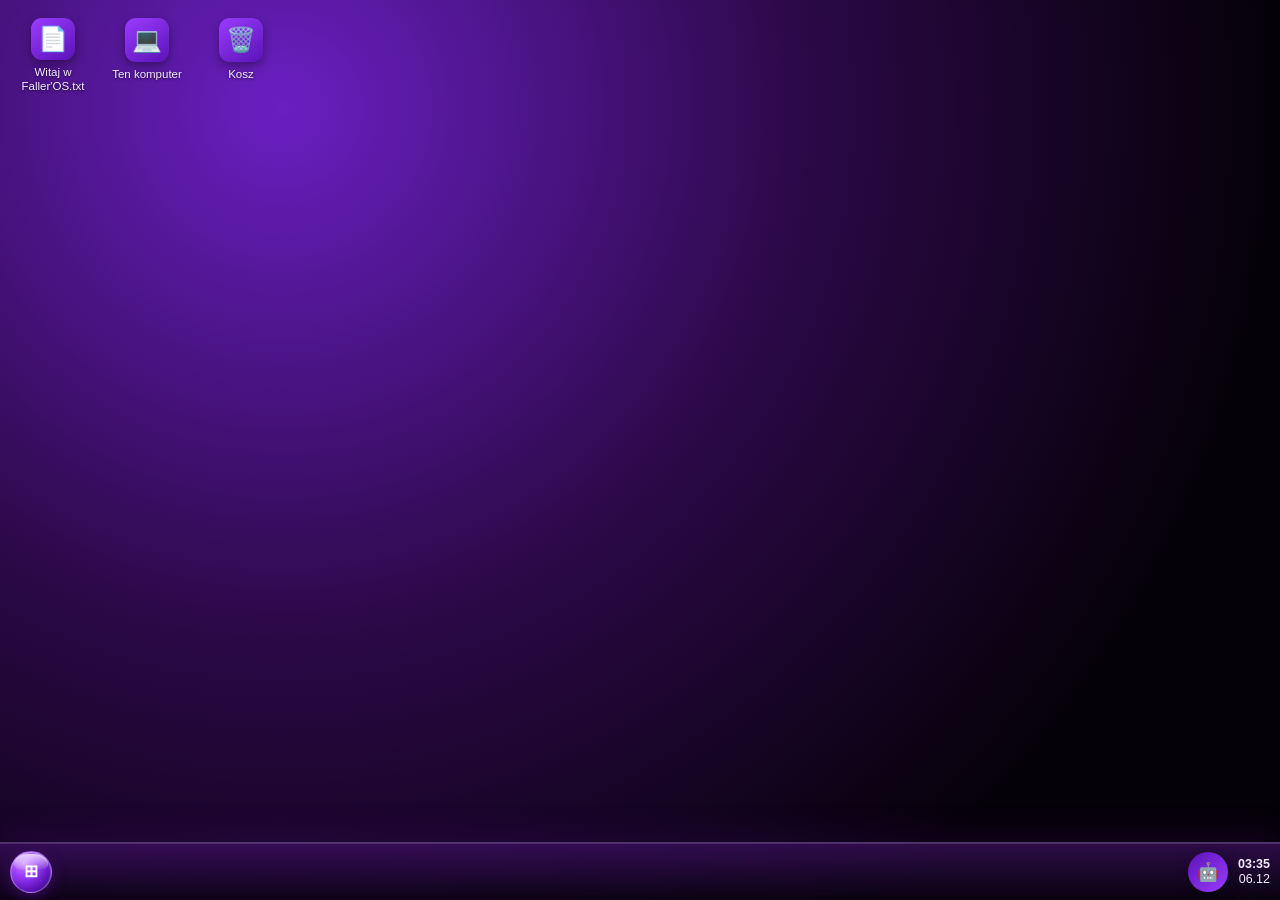
==== index.html @ 8a7e0b8e "Add files via upload" ====
<!DOCTYPE html>
<html lang="pl">
<head>
<meta charset="UTF-8">
<meta name="viewport" content="width=device-width, initial-scale=1, maximum-scale=1, user-scalable=no">
<title>Faller'OS</title>
<style>
:root{
  --accent:#9B3CFF;
  --accent-2:#5B12B7;
  --bg-desktop-1:#040107;
  --bg-desktop-2:#210436;
  --win-bg: linear-gradient(180deg, rgba(60,20,95,.38), rgba(10,4,18,.42));
  --win-header: linear-gradient(180deg, rgba(170,90,255,.55) 0%, rgba(90,20,150,.4) 55%, rgba(20,6,32,.55) 100%);
  --win-border: rgba(185,130,255,.4);
  --text:#f2ecff;
  --text-dim:#c3aee8;
  --taskbar-bg: linear-gradient(180deg, rgba(70,20,110,.62) 0%, rgba(10,3,18,.82) 100%);
  --radius:16px;
  --font: -apple-system, BlinkMacSystemFont, "Segoe UI", Inter, Roboto, "Helvetica Neue", Arial, sans-serif;
  color-scheme: dark;
}
html.theme-light{
  --bg-desktop-1:#dfe6f5;
  --bg-desktop-2:#c9d6ef;
  --win-bg:#ffffffee;
  --win-header:#eef1fb;
  --win-border:#c3c9e0;
  --text:#1b1e2e;
  --text-dim:#585e7d;
  --taskbar-bg:#ffffffcc;
  color-scheme: light;
}
html.theme-contrast{
  --accent:#ffcc00;
  --accent-2:#00e5ff;
  --bg-desktop-1:#000000;
  --bg-desktop-2:#000000;
  --win-bg:#0a0a0af5;
  --win-header:#000000;
  --win-border:#ffcc00;
  --text:#ffffff;
  --text-dim:#cccccc;
  --taskbar-bg:#000000ee;
}
*{box-sizing:border-box;}
html,body{
  margin:0;padding:0;width:100%;height:100%;overflow:hidden;
  font-family:var(--font);
  color:var(--text);
  -webkit-user-select:none;user-select:none;
  -webkit-tap-highlight-color:transparent;
}
button, input, textarea, select{ font-family:inherit; color:inherit; }
#desktop{
  position:fixed;inset:0;
  background: radial-gradient(circle at 20% 10%, var(--bg-desktop-2), var(--bg-desktop-1) 60%);
  background-size:cover;background-position:center;
  overflow:hidden;
  transition: background .4s ease;
}
#desktop.custom-wallpaper{ background-image: var(--custom-wp); background-size:cover; background-position:center; }

/* ---------- Desktop icons ---------- */
#icon-layer{ position:absolute; inset:0; padding:14px; }
.d-icon{
  position:absolute; width:86px; height:92px;
  display:flex; flex-direction:column; align-items:center; gap:6px;
  padding:8px 4px; border-radius:10px; cursor:pointer;
  text-align:center;
}
.d-icon.selected, .d-icon:active{ background:rgba(255,255,255,.14); }
.d-icon .ic{
  width:44px;height:44px;border-radius:11px;
  display:flex;align-items:center;justify-content:center;
  font-size:24px; background:linear-gradient(145deg,var(--accent),var(--accent-2));
  box-shadow:0 4px 10px rgba(0,0,0,.35);
}
.d-icon .lb{ font-size:11.5px; line-height:1.2; color:var(--text); text-shadow:0 1px 3px rgba(0,0,0,.6); word-break:break-word; max-width:82px; }

/* ---------- Windows ---------- */
.win{
  position:absolute; min-width:260px; min-height:180px;
  background:var(--win-bg); border:1px solid var(--win-border);
  border-radius:var(--radius); overflow:hidden;
  box-shadow:0 20px 50px rgba(0,0,0,.55), inset 0 1px 0 rgba(255,255,255,.12), inset 0 0 40px rgba(155,60,255,.06);
  backdrop-filter: blur(22px) saturate(160%);
  -webkit-backdrop-filter: blur(22px) saturate(160%);
  display:flex; flex-direction:column;
  animation: winopen .16s ease;
}
@keyframes winopen{ from{ transform:scale(.96); opacity:0;} to{transform:scale(1);opacity:1;} }
.win.focused{ box-shadow:0 0 0 1px rgba(185,130,255,.5), 0 28px 70px rgba(0,0,0,.6), 0 0 34px rgba(155,60,255,.35), inset 0 1px 0 rgba(255,255,255,.16); border-color:var(--accent); }
.win-header{
  position:relative;
  height:42px; flex:0 0 auto; display:flex; align-items:center; gap:8px;
  padding:0 8px 0 12px; background:var(--win-header); cursor:grab;
  border-bottom:1px solid var(--win-border);
  overflow:hidden;
}
.win-header::before{
  content:''; position:absolute; left:0; right:0; top:0; height:50%;
  background:linear-gradient(180deg, rgba(255,255,255,.45), rgba(255,255,255,0));
  pointer-events:none; mix-blend-mode:overlay;
}
.win-header:active{cursor:grabbing;}
.win-title{ display:flex;align-items:center;gap:8px; flex:1; font-size:13px; font-weight:600; color:var(--text); overflow:hidden;white-space:nowrap;text-overflow:ellipsis;}
.win-title .ic{font-size:16px;}
.win-btns{display:flex;gap:6px;}
.win-btn{
  width:26px;height:26px;border:none;border-radius:7px;background:transparent;color:var(--text-dim);
  font-size:14px;cursor:pointer;display:flex;align-items:center;justify-content:center;
}
.win-btn:hover{background:rgba(255,255,255,.12);color:var(--text);}
.win-btn.close:hover{background:#e5484d;color:#fff;}
.win-body{ flex:1; overflow:auto; position:relative; color:var(--text); }
.win-resize{ position:absolute; right:0; bottom:0; width:18px;height:18px; cursor:nwse-resize; }
.win.maximized{ border-radius:0 !important; }

/* ---------- Taskbar ---------- */
#taskbar{
  position:fixed; left:0; right:0; bottom:0; height:58px;
  background:var(--taskbar-bg); backdrop-filter:blur(24px) saturate(160%); -webkit-backdrop-filter:blur(24px) saturate(160%);
  border-top:1px solid var(--win-border);
  box-shadow: inset 0 1px 0 rgba(255,255,255,.14), 0 -10px 30px rgba(90,20,150,.15);
  display:flex; align-items:center; gap:8px; padding:0 10px; z-index:99999;
}
#start-btn{
  position:relative; overflow:hidden;
  display:flex;align-items:center;gap:8px; height:42px; width:42px; padding:0;border-radius:50%;
  border:1px solid rgba(210,170,255,.5);
  background:radial-gradient(circle at 32% 28%, #c98bff 0%, #9B3CFF 32%, #5B12B7 70%, #2a0845 100%);
  color:#fff; justify-content:center;
  font-weight:700; font-size:17px; cursor:pointer;
  box-shadow:0 4px 14px rgba(90,10,150,.55), inset 0 1px 2px rgba(255,255,255,.6);
}
#start-btn::before{
  content:''; position:absolute; left:8%; top:6%; width:84%; height:42%; border-radius:50% 50% 60% 60%/70% 70% 40% 40%;
  background:linear-gradient(180deg, rgba(255,255,255,.75), rgba(255,255,255,0)); pointer-events:none;
}
#start-btn span.lbl{display:none;}
#taskbar-apps{ flex:1; display:flex; gap:6px; overflow-x:auto; height:44px; align-items:center;}
.tb-app{
  height:38px; padding:0 12px; border-radius:9px; border:1px solid rgba(185,130,255,.18);
  background:linear-gradient(180deg, rgba(155,80,255,.14), rgba(20,6,32,.12));
  color:var(--text); display:flex;align-items:center;gap:6px;
  font-size:13px; cursor:pointer; white-space:nowrap;
}
.tb-app.active{ border-color:var(--accent); background:linear-gradient(180deg, rgba(155,80,255,.32), rgba(20,6,32,.2)); box-shadow:inset 0 1px 0 rgba(255,255,255,.2); }
#tray{ display:flex; align-items:center; gap:10px; color:var(--text-dim); font-size:12.5px; }
#clock{ text-align:right; line-height:1.2; color:var(--text); font-weight:600; }
#ai-btn{
  width:40px;height:40px;border-radius:50%;border:none;cursor:pointer;
  background:linear-gradient(135deg,var(--accent-2),var(--accent)); color:#fff; font-size:18px;
  display:flex;align-items:center;justify-content:center; box-shadow:0 4px 14px rgba(0,0,0,.4);
}

/* ---------- Start menu ---------- */
#start-menu{
  position:fixed; left:10px; bottom:68px; width:340px; max-height:70vh;
  background:var(--win-bg); border:1px solid var(--win-border); border-radius:var(--radius);
  backdrop-filter:blur(24px) saturate(160%); -webkit-backdrop-filter:blur(24px) saturate(160%);
  box-shadow:0 20px 50px rgba(0,0,0,.55), inset 0 1px 0 rgba(255,255,255,.12), 0 0 30px rgba(155,60,255,.2);
  display:none; flex-direction:column; z-index:100000; overflow:hidden;
}
#start-menu.open{display:flex;}
#start-search{
  margin:12px; padding:10px 12px; border-radius:9px; border:1px solid var(--win-border);
  background:rgba(255,255,255,.06); color:var(--text); font-size:13px;
}
#start-apps{ overflow-y:auto; padding:0 8px 10px; display:grid; grid-template-columns:repeat(3,1fr); gap:6px; }
.sm-app{
  display:flex;flex-direction:column;align-items:center;gap:6px;padding:12px 4px;border-radius:10px;
  background:rgba(255,255,255,.04); cursor:pointer; font-size:11.5px; text-align:center; color:var(--text);
}
.sm-app:hover{background:rgba(255,255,255,.12);}
.sm-app .ic{width:36px;height:36px;border-radius:9px;display:flex;align-items:center;justify-content:center;font-size:19px;background:linear-gradient(145deg,var(--accent),var(--accent-2));}

/* ---------- Context menu ---------- */
.ctx-menu{
  position:fixed; z-index:200000; min-width:190px; background:var(--win-header);
  border:1px solid var(--win-border); border-radius:10px; padding:6px; box-shadow:0 20px 40px rgba(0,0,0,.5);
  display:none;
}
.ctx-item{ padding:9px 12px; border-radius:7px; font-size:13px; cursor:pointer; color:var(--text); }
.ctx-item:hover{ background:rgba(255,255,255,.1); }
.ctx-sep{ height:1px; background:var(--win-border); margin:5px 4px; }

/* ---------- Generic app UI ---------- */
.app-pad{ padding:14px; height:100%; overflow:auto; }
.btn{
  border:1px solid var(--win-border); background:rgba(255,255,255,.06); color:var(--text);
  padding:7px 12px; border-radius:8px; font-size:12.5px; cursor:pointer;
}
.btn:hover{background:rgba(255,255,255,.14);}
.btn.primary{ background:linear-gradient(135deg,var(--accent),var(--accent-2)); border:none; color:#fff; font-weight:600;}
.input, textarea.ta{
  width:100%; border:1px solid var(--win-border); background:rgba(255,255,255,.05); color:var(--text);
  padding:8px 10px; border-radius:8px; font-size:13px;
}
textarea.ta{ resize:none; font-family:'SFMono-Regular',Consolas,Menlo,monospace; }
::-webkit-scrollbar{width:10px;height:10px;}
::-webkit-scrollbar-thumb{background:rgba(255,255,255,.15);border-radius:6px;}
::-webkit-scrollbar-track{background:transparent;}

/* File manager */
.fm-wrap{display:flex; height:100%; flex-direction:column;}
.fm-toolbar{display:flex; align-items:center; gap:6px; padding:8px; border-bottom:1px solid var(--win-border); flex-wrap:wrap;}
.fm-path{flex:1; font-size:12px; color:var(--text-dim); overflow:hidden;text-overflow:ellipsis;white-space:nowrap;}
.fm-body{flex:1; overflow:auto; padding:10px; display:grid; grid-template-columns:repeat(auto-fill,minmax(84px,1fr)); gap:6px; align-content:start;}
.fm-item{display:flex;flex-direction:column;align-items:center;gap:5px;padding:8px 4px;border-radius:9px;cursor:pointer;font-size:11px;text-align:center;}
.fm-item:hover{background:rgba(255,255,255,.08);}
.fm-item.selected{background:rgba(255,255,255,.16);outline:1px solid var(--accent);}
.fm-item .ic{font-size:30px;}
.fm-item .nm{max-width:80px;word-break:break-word;line-height:1.15;}
.fm-item.dragover{outline:2px dashed var(--accent-2);}

/* calculator */
.calc{display:flex;flex-direction:column;height:100%;padding:10px;gap:8px;}
.calc-screen{background:rgba(255,255,255,.05); border-radius:10px; padding:14px; text-align:right; font-size:28px; font-weight:600; min-height:56px; word-break:break-all;}
.calc-grid{flex:1; display:grid; grid-template-columns:repeat(4,1fr); gap:6px;}
.calc-key{border:none;border-radius:9px;background:rgba(255,255,255,.07);color:var(--text);font-size:17px;cursor:pointer;}
.calc-key:hover{background:rgba(255,255,255,.16);}
.calc-key.op{background:linear-gradient(135deg,var(--accent),var(--accent-2));color:#fff;}
.calc-key.eq{background:var(--accent-2);color:#fff;}

/* terminal */
.term{background:#0b0c14; height:100%; padding:10px; font-family:Menlo,Consolas,monospace; font-size:13px; color:#8ef58e; overflow:auto;}
.term-line{white-space:pre-wrap; word-break:break-word;}
.term-input-row{display:flex; gap:6px;}
.term-input-row input{flex:1;background:transparent;border:none;color:#eafff0;font-family:inherit;font-size:13px;outline:none;}
.term-prompt{color:#6C63FF;}

/* photo/media */
.gallery-grid{display:grid;grid-template-columns:repeat(auto-fill,minmax(110px,1fr));gap:8px;padding:10px;}
.gallery-grid img{width:100%;height:100px;object-fit:cover;border-radius:8px;cursor:pointer;border:1px solid var(--win-border);}
.viewer{position:absolute;inset:0;background:#000;display:flex;align-items:center;justify-content:center;flex-direction:column;}
.viewer img{max-width:92%;max-height:82%;object-fit:contain;}
.viewer .vbar{position:absolute;top:8px;right:8px;display:flex;gap:6px;}
.viewer .nav{position:absolute;top:50%;transform:translateY(-50%);background:rgba(255,255,255,.15);border:none;color:#fff;font-size:22px;width:40px;height:40px;border-radius:50%;cursor:pointer;}

/* theme app */
.theme-swatches{display:flex;gap:10px;flex-wrap:wrap;}
.swatch{width:70px;height:50px;border-radius:9px;cursor:pointer;border:2px solid transparent;}
.swatch.active{border-color:var(--accent);}

/* AI assistant panel */
#ai-panel{
  position:fixed; right:12px; bottom:74px; width:320px; max-height:70vh;
  background:var(--win-bg); border:1px solid var(--win-border); border-radius:var(--radius);
  backdrop-filter:blur(24px) saturate(160%); -webkit-backdrop-filter:blur(24px) saturate(160%);
  box-shadow:0 20px 50px rgba(0,0,0,.55), inset 0 1px 0 rgba(255,255,255,.12), 0 0 30px rgba(155,60,255,.2);
  display:none; flex-direction:column; z-index:100000; overflow:hidden;
}
#ai-panel.open{display:flex;}
#ai-log{flex:1;overflow-y:auto;padding:12px;display:flex;flex-direction:column;gap:8px;font-size:13px;}
.ai-msg{padding:8px 10px;border-radius:10px;max-width:88%;}
.ai-msg.bot{background:rgba(255,255,255,.08);align-self:flex-start;}
.ai-msg.me{background:linear-gradient(135deg,var(--accent),var(--accent-2));color:#fff;align-self:flex-end;}
#ai-inrow{display:flex;gap:6px;padding:10px;border-top:1px solid var(--win-border);}
#ai-inrow input{flex:1;}

/* Games common */
.game-wrap{display:flex;flex-direction:column;align-items:center;justify-content:center;height:100%;gap:10px;padding:10px;}
.ttt-grid{display:grid;grid-template-columns:repeat(3,64px);grid-template-rows:repeat(3,64px);gap:6px;}
.ttt-cell{background:rgba(255,255,255,.07);border-radius:9px;font-size:30px;display:flex;align-items:center;justify-content:center;cursor:pointer;}
.g2048-grid{display:grid;grid-template-columns:repeat(4,64px);grid-template-rows:repeat(4,64px);gap:6px;background:rgba(0,0,0,.2);padding:6px;border-radius:10px;}
.g2048-cell{border-radius:7px;display:flex;align-items:center;justify-content:center;font-weight:700;font-size:20px;background:rgba(255,255,255,.06);}
.mine-grid{display:grid; gap:2px; }
.mine-cell{width:26px;height:26px;background:rgba(255,255,255,.09);display:flex;align-items:center;justify-content:center;font-size:13px;cursor:pointer;border-radius:3px;}
.mine-cell.open{background:rgba(255,255,255,.02);}
.mine-cell.mine{background:#e5484d;}

/* responsive / mobile */
@media (max-width:720px){
  .win{ min-width:0 !important; }
  .win.mobile-full{ left:0 !important; top:0 !important; width:100% !important; height:calc(100% - 56px) !important; border-radius:0; }
  .d-icon{width:74px;}
  #start-menu{width:92vw; left:4vw;}
  #ai-panel{width:92vw; right:4vw;}
}

.empty-hint{color:var(--text-dim); font-size:12.5px; padding:20px; text-align:center;}
</style>
</head>
<body>

<div id="desktop">
  <div id="icon-layer"></div>
</div>

<div id="windows-layer"></div>

<div id="start-menu">
  <input id="start-search" class="input" placeholder="Szukaj aplikacji…">
  <div id="start-apps"></div>
</div>

<div id="ai-panel">
  <div style="padding:12px;border-bottom:1px solid var(--win-border);font-weight:700;display:flex;align-items:center;gap:8px;">
    <span>🤖</span> Asystent FallerAI
  </div>
  <div id="ai-log"></div>
  <div id="ai-inrow">
    <input id="ai-input" class="input" placeholder="Napisz polecenie…">
    <button class="btn primary" id="ai-send">Wyślij</button>
  </div>
</div>

<div id="ctx-menu" class="ctx-menu"></div>

<div id="taskbar">
  <button id="start-btn" title="Start">⊞</button>
  <div id="taskbar-apps"></div>
  <div id="tray">
    <button id="ai-btn" title="Asystent AI">🤖</button>
    <div id="clock">--:--<br><span id="clock-date" style="font-weight:400;">--</span></div>
  </div>
</div>

<script>
/* =========================================================================
   Faller'OS — silnik systemu (storage, FS, okna, pulpit, pasek zadań)
   ========================================================================= */
(function(){
"use strict";

const LS_FS = 'nimbusos_fs_v1';
const LS_SETTINGS = 'nimbusos_settings_v1';
const LS_LAYOUT = 'nimbusos_layout_v1';

function uid(){ return 'id'+Math.random().toString(36).slice(2)+Date.now().toString(36); }
function safeParse(s,fallback){ try{ return JSON.parse(s); }catch(e){ return fallback; } }

/* ---------------- Storage: local persistence (works when the file is
   saved and opened from disk / a local server; in some sandboxed preview
   contexts a browser may restrict localStorage for local files). --------- */
let storageOK = true;
try{ localStorage.setItem('__t','1'); localStorage.removeItem('__t'); }catch(e){ storageOK=false; }
let memoryStore = {};
function lsGet(key){
  if(storageOK){ return localStorage.getItem(key); }
  return memoryStore[key] || null;
}
function lsSet(key,val){
  if(storageOK){ try{ localStorage.setItem(key,val); }catch(e){ memoryStore[key]=val; } }
  else memoryStore[key]=val;
}

/* ---------------- Filesystem ---------------- */
function defaultFS(){
  return {
    root:{ type:'folder', children:{
      'Pulpit': { type:'folder', children:{
        'Witaj w Faller\'OS.txt': fileNode('txt','Cześć! 👋\n\nTo jest Faller\'OS — system operacyjny działający w przeglądarce.\n\n- Kliknij dwukrotnie ikonę, aby otworzyć aplikację.\n- Przeciągaj okna za pasek tytułu.\n- Wszystko zapisuje się automatycznie lokalnie.\n- Kliknij przycisk 🤖, aby porozmawiać z asystentem AI.\n\nMiłej zabawy!','text/plain'),
      }},
      'Dokumenty': { type:'folder', children:{
        'Notatki.txt': fileNode('txt','Twoje notatki...', 'text/plain')
      }},
      'Obrazy': { type:'folder', children:{} },
      'Muzyka': { type:'folder', children:{} },
      'Wideo': { type:'folder', children:{} },
      'Kosz': { type:'folder', trash:true, children:{} },
    }}
  };
}
function fileNode(ext, content, mime){
  return { type:'file', ext, content, mime: mime||'text/plain', modified: Date.now() };
}

let FS = safeParse(lsGet(LS_FS), null) || defaultFS();
function saveFS(){ lsSet(LS_FS, JSON.stringify(FS)); }

function getNode(pathArr){
  let n = FS.root;
  for(const p of pathArr){
    if(!n || n.type!=='folder' || !n.children || !n.children[p]) return null;
    n = n.children[p];
  }
  return n;
}
function getParentAndName(pathArr){
  const name = pathArr[pathArr.length-1];
  const parent = getNode(pathArr.slice(0,-1));
  return {parent, name};
}
function listDir(pathArr){
  const n = getNode(pathArr);
  if(!n || n.type!=='folder') return [];
  return Object.keys(n.children).sort((a,b)=>{
    const A=n.children[a], B=n.children[b];
    if(A.type!==B.type) return A.type==='folder' ? -1 : 1;
    return a.localeCompare(b,'pl');
  }).map(name=>({name, node:n.children[name]}));
}
function uniqueName(dirNode, base){
  if(!dirNode.children[base]) return base;
  let i=2;
  const dot = base.lastIndexOf('.');
  const stem = dot>0 ? base.slice(0,dot) : base;
  const ext = dot>0 ? base.slice(dot) : '';
  while(dirNode.children[stem+' ('+i+')'+ext]) i++;
  return stem+' ('+i+')'+ext;
}
function createFolder(pathArr, name){
  const dir = getNode(pathArr); if(!dir||dir.type!=='folder') return null;
  const n = uniqueName(dir, name||'Nowy folder');
  dir.children[n] = {type:'folder', children:{}};
  saveFS(); return n;
}
function createFile(pathArr, name, ext, content, mime){
  const dir = getNode(pathArr); if(!dir||dir.type!=='folder') return null;
  const n = uniqueName(dir, name);
  dir.children[n] = fileNode(ext, content, mime);
  saveFS(); return n;
}
function deleteNode(pathArr, toTrash){
  const {parent,name} = getParentAndName(pathArr);
  if(!parent) return;
  if(toTrash && pathArr[0]!=='Kosz'){
    const trash = getNode(['Kosz']);
    const nn = uniqueName(trash, name);
    trash.children[nn] = parent.children[name];
    delete parent.children[name];
  } else {
    delete parent.children[name];
  }
  saveFS();
}
function renameNode(pathArr, newName){
  const {parent,name} = getParentAndName(pathArr);
  if(!parent || !newName || newName===name) return false;
  if(parent.children[newName]) return false;
  parent.children[newName] = parent.children[name];
  delete parent.children[name];
  saveFS(); return true;
}
function moveNode(srcPathArr, destDirPathArr){
  const {parent,name} = getParentAndName(srcPathArr);
  const dest = getNode(destDirPathArr);
  if(!parent||!dest||dest.type!=='folder') return false;
  if(JSON.stringify(srcPathArr.slice(0,-1))===JSON.stringify(destDirPathArr)) return false;
  const nn = uniqueName(dest, name);
  dest.children[nn] = parent.children[name];
  delete parent.children[name];
  saveFS(); return true;
}
function pathToStr(pathArr){ return '/'+pathArr.join('/'); }

/* ---------------- Settings / Theme ---------------- */
let SETTINGS = safeParse(lsGet(LS_SETTINGS), null) || {
  theme:'dark', wallpaperPreset:'aero', customWallpaper:null, fontScale:1
};
function saveSettings(){ lsSet(LS_SETTINGS, JSON.stringify(SETTINGS)); }

const WALLPAPERS = {
  aero:'radial-gradient(circle at 22% 12%, #6a1fc2 0%, #2a0845 42%, #050108 78%)',
  nebula:'radial-gradient(circle at 20% 10%, #3a1257, #0a0210 60%)',
  ocean:'radial-gradient(circle at 80% 20%, #164e63, #0f172a 65%)',
  sunset:'radial-gradient(circle at 30% 80%, #7c3f58, #241726 65%)',
  forest:'radial-gradient(circle at 70% 15%, #1f4d3d, #10221c 65%)',
  mono:'linear-gradient(160deg, #1a0b26, #050107)',
};

function applyTheme(){
  const html = document.documentElement;
  html.classList.remove('theme-light','theme-dark','theme-contrast');
  html.classList.add('theme-'+SETTINGS.theme);
  document.body.style.fontSize = (13*SETTINGS.fontScale)+'px';
  const desktop = document.getElementById('desktop');
  if(SETTINGS.customWallpaper){
    desktop.classList.add('custom-wallpaper');
    desktop.style.setProperty('--custom-wp', `url(${SETTINGS.customWallpaper})`);
  } else {
    desktop.classList.remove('custom-wallpaper');
    desktop.style.background = WALLPAPERS[SETTINGS.wallpaperPreset] || WALLPAPERS.nebula;
  }
}
applyTheme();

/* ---------------- Clock ---------------- */
function tickClock(){
  const d = new Date();
  document.getElementById('clock').innerHTML =
    d.toLocaleTimeString('pl-PL',{hour:'2-digit',minute:'2-digit'})+
    '<br><span id="clock-date" style="font-weight:400;">'+d.toLocaleDateString('pl-PL',{day:'2-digit',month:'2-digit'})+'</span>';
}
tickClock(); setInterval(tickClock,10000);

/* =========================================================================
   WINDOW MANAGER
   ========================================================================= */
const winLayer = document.getElementById('windows-layer');
const taskbarApps = document.getElementById('taskbar-apps');
let windows = {}; // id -> record
let zTop = 10;
let isMobile = ()=> window.innerWidth <= 720;

function openWindow(opts){
  // opts: {app, title, icon, render(bodyEl, winRecord), width, height, x, y, singleton, onFocus}
  if(opts.singleton){
    const existing = Object.values(windows).find(w=>w.app===opts.app && w.singletonKey===opts.singletonKey);
    if(existing){ focusWindow(existing.id); if(existing.minimized) toggleMinimize(existing.id); return existing; }
  }
  const id = uid();
  const w = 	opts.width || 480, h = opts.height || 360;
  const cx = opts.x!=null ? opts.x : 40+ (Object.keys(windows).length*24)%200;
  const cy = opts.y!=null ? opts.y : 40+ (Object.keys(windows).length*20)%160;

  const el = document.createElement('div');
  el.className='win'; el.style.left=cx+'px'; el.style.top=cy+'px';
  el.style.width=w+'px'; el.style.height=h+'px';
  el.innerHTML = `
    <div class="win-header">
      <div class="win-title"><span class="ic">${opts.icon||'🪟'}</span><span class="ttl">${opts.title||'Okno'}</span></div>
      <div class="win-btns">
        <button class="win-btn min" title="Minimalizuj">–</button>
        <button class="win-btn max" title="Maksymalizuj">▢</button>
        <button class="win-btn close" title="Zamknij">✕</button>
      </div>
    </div>
    <div class="win-body"></div>
    <div class="win-resize"></div>
  `;
  winLayer.appendChild(el);
  if(isMobile()) el.classList.add('mobile-full');

  const record = {id, app:opts.app, title:opts.title, icon:opts.icon, el, minimized:false, maximized:false,
    singletonKey:opts.singletonKey, prevRect:null};
  windows[id]=record;

  const body = el.querySelector('.win-body');
  focusWindow(id);
  makeDraggable(el, el.querySelector('.win-header'), record);
  makeResizable(el, el.querySelector('.win-resize'), record);
  el.addEventListener('mousedown', ()=>focusWindow(id));
  el.addEventListener('touchstart', ()=>focusWindow(id), {passive:true});

  el.querySelector('.win-btn.close').onclick = ()=>closeWindow(id);
  el.querySelector('.win-btn.min').onclick = ()=>toggleMinimize(id);
  el.querySelector('.win-btn.max').onclick = ()=>toggleMaximize(id);
  el.querySelector('.win-header').ondblclick = ()=>toggleMaximize(id);

  addTaskbarEntry(record);
  try{ opts.render(body, record); }catch(e){ body.innerHTML='<div class="empty-hint">Błąd aplikacji: '+e.message+'</div>'; console.error(e); }
  return record;
}

function focusWindow(id){
  const r = windows[id]; if(!r) return;
  zTop++; r.el.style.zIndex=zTop;
  Object.values(windows).forEach(w=>w.el.classList.remove('focused'));
  r.el.classList.add('focused');
  Array.from(taskbarApps.children).forEach(c=>c.classList.toggle('active', c.dataset.id===id));
  if(r.minimized){ r.minimized=false; r.el.style.display='flex'; }
}
function closeWindow(id){
  const r = windows[id]; if(!r) return;
  if(r.onClose){ try{r.onClose();}catch(e){} }
  r.el.remove();
  delete windows[id];
  const tb = taskbarApps.querySelector(`[data-id="${id}"]`);
  if(tb) tb.remove();
}
function toggleMinimize(id){
  const r = windows[id]; if(!r) return;
  r.minimized = !r.minimized;
  r.el.style.display = r.minimized ? 'none':'flex';
}
function toggleMaximize(id){
  const r = windows[id]; if(!r) return;
  if(!r.maximized){
    r.prevRect = {left:r.el.style.left, top:r.el.style.top, width:r.el.style.width, height:r.el.style.height};
    r.el.style.left='0'; r.el.style.top='0';
    r.el.style.width='100vw'; r.el.style.height='calc(100vh - 56px)';
    r.maximized=true; r.el.classList.add('maximized');
  } else {
    Object.assign(r.el.style, r.prevRect);
    r.maximized=false; r.el.classList.remove('maximized');
  }
}
function addTaskbarEntry(r){
  const btn = document.createElement('div');
  btn.className='tb-app'; btn.dataset.id=r.id;
  btn.innerHTML = `<span>${r.icon||'🪟'}</span><span>${r.title||''}</span>`;
  btn.onclick = ()=>{
    if(r.minimized || r.el.style.display==='none'){ focusWindow(r.id); }
    else if(r.el.classList.contains('focused')){ toggleMinimize(r.id); }
    else focusWindow(r.id);
  };
  taskbarApps.appendChild(btn);
}

function makeDraggable(el, handle, record){
  let sx,sy,ox,oy,dragging=false;
  function start(cx,cy){
    if(record.maximized) return;
    dragging=true; sx=cx; sy=cy;
    ox=el.offsetLeft; oy=el.offsetTop;
    focusWindow(record.id);
  }
  function move(cx,cy){
    if(!dragging) return;
    let nx=ox+(cx-sx), ny=oy+(cy-sy);
    ny=Math.max(0,ny);
    el.style.left=nx+'px'; el.style.top=ny+'px';
  }
  function end(){ dragging=false; }
  handle.addEventListener('mousedown', e=>{ start(e.clientX,e.clientY); e.preventDefault(); });
  window.addEventListener('mousemove', e=>move(e.clientX,e.clientY));
  window.addEventListener('mouseup', end);
  handle.addEventListener('touchstart', e=>{ const t=e.touches[0]; start(t.clientX,t.clientY); }, {passive:true});
  window.addEventListener('touchmove', e=>{ if(dragging){ const t=e.touches[0]; move(t.clientX,t.clientY); } }, {passive:true});
  window.addEventListener('touchend', end);
}
function makeResizable(el, handle, record){
  let sx,sy,ow,oh,resizing=false;
  function start(cx,cy){ if(record.maximized) return; resizing=true; sx=cx;sy=cy; ow=el.offsetWidth; oh=el.offsetHeight; }
  function move(cx,cy){
    if(!resizing) return;
    el.style.width=Math.max(260, ow+(cx-sx))+'px';
    el.style.height=Math.max(180, oh+(cy-sy))+'px';
  }
  function end(){ resizing=false; }
  handle.addEventListener('mousedown', e=>{ start(e.clientX,e.clientY); e.preventDefault(); e.stopPropagation(); });
  window.addEventListener('mousemove', e=>move(e.clientX,e.clientY));
  window.addEventListener('mouseup', end);
  handle.addEventListener('touchstart', e=>{ const t=e.touches[0]; start(t.clientX,t.clientY); e.stopPropagation();}, {passive:true});
  window.addEventListener('touchmove', e=>{ if(resizing){ const t=e.touches[0]; move(t.clientX,t.clientY); } }, {passive:true});
  window.addEventListener('touchend', end);
}

window.NimbusWM = { openWindow, closeWindow, focusWindow, windows };
window.NimbusFS = { FS, getNode, listDir, createFile, createFolder, deleteNode, renameNode, moveNode, saveFS, uniqueName, pathToStr, getParentAndName };
window.NimbusSettings = { SETTINGS, saveSettings, applyTheme, WALLPAPERS };

/* =========================================================================
   CONTEXT MENU helper
   ========================================================================= */
const ctxMenuEl = document.getElementById('ctx-menu');
function showCtxMenu(x,y, items){
  ctxMenuEl.innerHTML='';
  items.forEach(it=>{
    if(it.sep){ const s=document.createElement('div'); s.className='ctx-sep'; ctxMenuEl.appendChild(s); return; }
    const d = document.createElement('div'); d.className='ctx-item'; d.textContent=it.label;
    d.onclick = ()=>{ hideCtxMenu(); it.action(); };
    ctxMenuEl.appendChild(d);
  });
  const vw=window.innerWidth, vh=window.innerHeight;
  ctxMenuEl.style.display='block';
  const rect = ctxMenuEl.getBoundingClientRect();
  ctxMenuEl.style.left = Math.min(x, vw-rect.width-8)+'px';
  ctxMenuEl.style.top = Math.min(y, vh-rect.height-8)+'px';
}
function hideCtxMenu(){ ctxMenuEl.style.display='none'; }
document.addEventListener('click', hideCtxMenu);
window.addEventListener('scroll', hideCtxMenu, true);
window.showCtxMenu = showCtxMenu;

/* =========================================================================
   START MENU + APP REGISTRY (populated in apps.js section below)
   ========================================================================= */
window.NimbusApps = {}; // appId -> {name,icon,open}
function registerApp(id, name, icon, openFn){
  window.NimbusApps[id] = {id, name, icon, open:openFn};
}
window.registerApp = registerApp;

function buildStartMenu(filter){
  const grid = document.getElementById('start-apps');
  grid.innerHTML='';
  Object.values(window.NimbusApps)
    .filter(a=> !filter || a.name.toLowerCase().includes(filter.toLowerCase()))
    .forEach(a=>{
      const el = document.createElement('div'); el.className='sm-app';
      el.innerHTML = `<div class="ic">${a.icon}</div><div>${a.name}</div>`;
      el.onclick = ()=>{ a.open(); document.getElementById('start-menu').classList.remove('open'); };
      grid.appendChild(el);
    });
}
document.getElementById('start-btn').onclick = (e)=>{
  e.stopPropagation();
  const m = document.getElementById('start-menu');
  m.classList.toggle('open');
  if(m.classList.contains('open')){ buildStartMenu(''); document.getElementById('start-search').value=''; document.getElementById('start-search').focus(); }
};
document.getElementById('start-search').oninput = (e)=> buildStartMenu(e.target.value);
document.addEventListener('click', (e)=>{
  const m = document.getElementById('start-menu');
  if(m.classList.contains('open') && !m.contains(e.target) && e.target.id!=='start-btn') m.classList.remove('open');
});

/* =========================================================================
   DESKTOP ICONS (Pulpit) + system shortcuts
   ========================================================================= */
let LAYOUT = safeParse(lsGet(LS_LAYOUT), null) || {};
function saveLayout(){ lsSet(LS_LAYOUT, JSON.stringify(LAYOUT)); }

function iconFor(node, name){
  if(node.type==='folder') return node.trash ? '🗑️' : '📁';
  const ext=(node.ext||'').toLowerCase();
  if(['png','jpg','jpeg','gif','webp','svg'].includes(ext)) return '🖼️';
  if(['mp3','wav','ogg'].includes(ext)) return '🎵';
  if(['mp4','webm','mov'].includes(ext)) return '🎬';
  if(ext==='txt') return '📄';
  return '📦';
}

function renderDesktopIcons(){
  const layer = document.getElementById('icon-layer');
  layer.innerHTML='';
  const entries = listDir(['Pulpit']);
  const cellW=94, cellH=100;
  let autoIdx=0;
  entries.forEach(({name,node})=>{
    placeIcon(layer, 'file:'+name, iconFor(node,name), name, ()=>openFsNode(['Pulpit',name]), autoIdx++, cellW, cellH,
      (x,y)=>openFileCtx(['Pulpit',name], node, x, y));
  });
  // system shortcuts
  placeIcon(layer,'sys:komputer','💻','Ten komputer', ()=>window.NimbusApps.files.open([]), autoIdx++, cellW, cellH);
  placeIcon(layer,'sys:kosz','🗑️','Kosz', ()=>window.NimbusApps.files.open(['Kosz']), autoIdx++, cellW, cellH);
}
function placeIcon(layer, key, icon, label, onOpen, autoIdx, cellW, cellH, onCtx){
  const el=document.createElement('div'); el.className='d-icon';
  const cols = Math.max(1, Math.floor((window.innerWidth-20)/cellW));
  const pos = LAYOUT[key] || { x: (autoIdx%cols)*cellW+10, y: Math.floor(autoIdx/cols)*cellH+10 };
  el.style.left=pos.x+'px'; el.style.top=pos.y+'px';
  el.innerHTML = `<div class="ic">${icon}</div><div class="lb">${label}</div>`;
  layer.appendChild(el);

  let lastTap=0, moved=false, sx,sy,ox,oy,dragging=false;
  function down(cx,cy){ sx=cx;sy=cy; ox=el.offsetLeft; oy=el.offsetTop; dragging=true; moved=false;
    document.querySelectorAll('.d-icon.selected').forEach(x=>x.classList.remove('selected'));
    el.classList.add('selected');
  }
  function move(cx,cy){ if(!dragging) return; if(Math.abs(cx-sx)>3||Math.abs(cy-sy)>3) moved=true;
    el.style.left=(ox+(cx-sx))+'px'; el.style.top=(oy+(cy-sy))+'px'; }
  function up(){ if(!dragging) return; dragging=false;
    if(moved){ LAYOUT[key]={x:el.offsetLeft,y:el.offsetTop}; saveLayout(); }
    else {
      const now=Date.now();
      if(now-lastTap<450 || isMobile()){ onOpen(); }
      lastTap=now;
    }
  }
  el.addEventListener('mousedown', e=>{down(e.clientX,e.clientY); e.stopPropagation();});
  window.addEventListener('mousemove', e=>move(e.clientX,e.clientY));
  window.addEventListener('mouseup', up);
  el.addEventListener('dblclick', onOpen);
  el.addEventListener('touchstart', e=>{const t=e.touches[0]; down(t.clientX,t.clientY); e.stopPropagation();}, {passive:true});
  window.addEventListener('touchmove', e=>{ if(dragging){const t=e.touches[0]; move(t.clientX,t.clientY);} }, {passive:true});
  window.addEventListener('touchend', up);
  el.addEventListener('contextmenu', e=>{ e.preventDefault(); e.stopPropagation(); if(onCtx) onCtx(e.clientX,e.clientY); });
}

function openFileCtx(pathArr, node, x, y){
  showCtxMenu(x,y,[
    {label:'Otwórz', action:()=>openFsNode(pathArr)},
    {label:'Zmień nazwę', action:()=>{
      const nn = prompt('Nowa nazwa:', pathArr[pathArr.length-1]);
      if(nn){ renameNode(pathArr, nn); renderDesktopIcons(); }
    }},
    {label:'Usuń', action:()=>{ deleteNode(pathArr, true); renderDesktopIcons(); }},
  ]);
}

function openFsNode(pathArr){
  const node = getNode(pathArr);
  if(!node) return;
  if(node.type==='folder'){ window.NimbusApps.files.open(pathArr); return; }
  const ext=(node.ext||'').toLowerCase();
  if(ext==='txt') window.NimbusApps.editor.open(pathArr);
  else if(['png','jpg','jpeg','gif','webp','svg'].includes(ext)) window.NimbusApps.photos.open(pathArr);
  else if(['mp3','wav','ogg'].includes(ext)) window.NimbusApps.music.open(pathArr);
  else if(['mp4','webm','mov'].includes(ext)) window.NimbusApps.video.open(pathArr);
  else window.NimbusApps.editor.open(pathArr);
}
window.openFsNode = openFsNode;
window.renderDesktopIcons = renderDesktopIcons;

document.getElementById('desktop').addEventListener('contextmenu', e=>{
  if(e.target.id!=='desktop' && e.target.id!=='icon-layer') return;
  e.preventDefault();
  showCtxMenu(e.clientX, e.clientY, [
    {label:'📁 Nowy folder', action:()=>{ createFolder(['Pulpit'],'Nowy folder'); renderDesktopIcons(); }},
    {label:'📄 Nowy plik tekstowy', action:()=>{ const n=createFile(['Pulpit'],'Nowy dokument.txt','txt',''); renderDesktopIcons(); }},
    {sep:true},
    {label:'🎨 Personalizacja', action:()=> window.NimbusApps.theme.open()},
    {label:'🔄 Odśwież', action:renderDesktopIcons},
  ]);
});
document.getElementById('desktop').addEventListener('mousedown', e=>{
  if(e.target.id==='desktop'||e.target.id==='icon-layer') document.querySelectorAll('.d-icon.selected').forEach(x=>x.classList.remove('selected'));
});

window.addEventListener('resize', ()=>{
  Object.values(windows).forEach(r=>{ if(isMobile()) r.el.classList.add('mobile-full'); else r.el.classList.remove('mobile-full'); });
});

window._NimbusInit = { renderDesktopIcons, applyTheme };
})();
</script>
<script>
/* =========================================================================
   APLIKACJE — Menedżer plików, Edytor tekstu, Terminal, Kalkulator
   ========================================================================= */
(function(){
"use strict";
const { openWindow, closeWindow, focusWindow } = window.NimbusWM;
const { getNode, listDir, createFile, createFolder, deleteNode, renameNode, moveNode, saveFS, uniqueName, pathToStr, getParentAndName } = window.NimbusFS;

function iconForNode(node){
  if(node.type==='folder') return node.trash ? '🗑️' : '📁';
  const ext=(node.ext||'').toLowerCase();
  if(['png','jpg','jpeg','gif','webp','svg'].includes(ext)) return '🖼️';
  if(['mp3','wav','ogg'].includes(ext)) return '🎵';
  if(['mp4','webm','mov'].includes(ext)) return '🎬';
  if(ext==='txt') return '📄';
  return '📦';
}
function guessMime(filename){
  const ext=filename.split('.').pop().toLowerCase();
  const map={png:'image/png',jpg:'image/jpeg',jpeg:'image/jpeg',gif:'image/gif',webp:'image/webp',svg:'image/svg+xml',
    mp3:'audio/mpeg',wav:'audio/wav',ogg:'audio/ogg', mp4:'video/mp4',webm:'video/webm',mov:'video/quicktime', txt:'text/plain'};
  return map[ext]||'application/octet-stream';
}

/* --------------------------- MENEDŻER PLIKÓW --------------------------- */
registerApp('files','Menedżer plików','🗂️', function(startPath){
  let path = startPath || [];
  const rec = openWindow({app:'files', title:'Menedżer plików', icon:'🗂️', width:620, height:420, render(body, r){
    body.innerHTML = `
      <div class="fm-wrap">
        <div class="fm-toolbar">
          <button class="btn" data-a="up">⬆ W górę</button>
          <button class="btn" data-a="new-folder">📁 Nowy folder</button>
          <button class="btn" data-a="new-file">📄 Nowy plik</button>
          <button class="btn" data-a="upload">⬆️ Wgraj plik</button>
          <input type="file" id="fm-upload" style="display:none" multiple>
          <div class="fm-path"></div>
        </div>
        <div class="fm-body"></div>
      </div>`;
    const pathEl = body.querySelector('.fm-path');
    const gridEl = body.querySelector('.fm-body');
    const uploadInput = body.querySelector('#fm-upload');

    function refresh(){
      pathEl.textContent = pathToStr(path)==='/'?'/ (Ten komputer)':pathToStr(path);
      gridEl.innerHTML='';
      const entries = listDir(path);
      if(entries.length===0){ gridEl.innerHTML='<div class="empty-hint">Ten folder jest pusty. Kliknij prawym przyciskiem, aby dodać elementy.</div>'; }
      entries.forEach(({name,node})=>{
        const it = document.createElement('div'); it.className='fm-item'; it.draggable=true;
        it.innerHTML = `<div class="ic">${iconForNode(node)}</div><div class="nm">${name}</div>`;
        it.ondblclick = ()=> node.type==='folder' ? (path=[...path,name], refresh()) : window.openFsNode([...path,name]);
        it.onclick = (e)=>{ e.stopPropagation(); gridEl.querySelectorAll('.selected').forEach(x=>x.classList.remove('selected')); it.classList.add('selected'); };
        it.oncontextmenu = (e)=>{ e.preventDefault(); e.stopPropagation();
          showCtxMenu(e.clientX,e.clientY,[
            {label:'Otwórz', action:()=> node.type==='folder' ? (path=[...path,name], refresh()) : window.openFsNode([...path,name])},
            {label:'Zmień nazwę', action:()=>{ const nn=prompt('Nowa nazwa:',name); if(nn && renameNode([...path,name],nn)) refresh(); }},
            {label: path[0]==='Kosz' ? 'Usuń trwale':'Usuń (do kosza)', action:()=>{ deleteNode([...path,name], path[0]!=='Kosz'); refresh(); window.renderDesktopIcons(); }},
            ...(node.type==='file' ? [{label:'Pobierz na dysk', action:()=> downloadFile(name,node)}] : []),
          ]);
        };
        it.addEventListener('dragstart', e=>{ e.dataTransfer.setData('text/plain', JSON.stringify([...path,name])); });
        if(node.type==='folder'){
          it.addEventListener('dragover', e=>{ e.preventDefault(); it.classList.add('dragover'); });
          it.addEventListener('dragleave', ()=> it.classList.remove('dragover'));
          it.addEventListener('drop', e=>{ e.preventDefault(); it.classList.remove('dragover');
            const src = JSON.parse(e.dataTransfer.getData('text/plain'));
            if(moveNode(src,[...path,name])){ refresh(); window.renderDesktopIcons(); }
          });
        }
        gridEl.appendChild(it);
      });
    }
    gridEl.addEventListener('dragover', e=>e.preventDefault());
    gridEl.addEventListener('drop', e=>{
      e.preventDefault();
      const txt = e.dataTransfer.getData('text/plain');
      if(txt){ try{ const src=JSON.parse(txt); if(moveNode(src, path)){ refresh(); window.renderDesktopIcons(); } }catch(err){} }
    });
    gridEl.addEventListener('contextmenu', e=>{
      if(e.target!==gridEl) return; e.preventDefault();
      showCtxMenu(e.clientX,e.clientY,[
        {label:'📁 Nowy folder', action:()=>{ createFolder(path,'Nowy folder'); refresh(); window.renderDesktopIcons(); }},
        {label:'📄 Nowy plik tekstowy', action:()=>{ createFile(path,'Nowy dokument.txt','txt',''); refresh(); window.renderDesktopIcons(); }},
      ]);
    });
    body.querySelector('[data-a=up]').onclick = ()=>{ if(path.length){ path=path.slice(0,-1); refresh(); } };
    body.querySelector('[data-a=new-folder]').onclick = ()=>{ createFolder(path,'Nowy folder'); refresh(); window.renderDesktopIcons(); };
    body.querySelector('[data-a=new-file]').onclick = ()=>{ createFile(path,'Nowy dokument.txt','txt',''); refresh(); window.renderDesktopIcons(); };
    body.querySelector('[data-a=upload]').onclick = ()=> uploadInput.click();
    uploadInput.onchange = ()=>{
      Array.from(uploadInput.files).forEach(f=>{
        const reader = new FileReader();
        const isText = f.type.startsWith('text') || f.name.endsWith('.txt');
        reader.onload = ()=>{
          const ext = f.name.split('.').pop().toLowerCase();
          createFile(path, f.name, ext, reader.result, f.type||guessMime(f.name));
          refresh(); window.renderDesktopIcons();
        };
        if(isText) reader.readAsText(f); else reader.readAsDataURL(f);
      });
      uploadInput.value='';
    };
    refresh();
    r._filesRefresh = refresh;
  }});
  return rec;
});
function downloadFile(name,node){
  let href = node.content;
  if(!href.startsWith('data:')) href = 'data:'+node.mime+';charset=utf-8,'+encodeURIComponent(href);
  const a=document.createElement('a'); a.href=href; a.download=name; a.click();
}

/* --------------------------- EDYTOR TEKSTU --------------------------- */
registerApp('editor','Notatnik','📝', function(pathArr){
  const rec = openWindow({app:'editor', title: pathArr? pathArr[pathArr.length-1] : 'Notatnik', icon:'📝', width:520, height:420, render(body,r){
    body.innerHTML = `
      <div style="display:flex;flex-direction:column;height:100%;">
        <div style="display:flex;gap:6px;padding:8px;border-bottom:1px solid var(--win-border);">
          <button class="btn primary" data-a="save">💾 Zapisz</button>
          <button class="btn" data-a="saveas">Zapisz jako…</button>
          <span style="flex:1"></span>
          <span id="ed-status" style="font-size:11px;color:var(--text-dim);align-self:center;"></span>
        </div>
        <textarea class="ta" style="flex:1;border:none;border-radius:0;padding:14px;"></textarea>
      </div>`;
    const ta = body.querySelector('textarea');
    let curPath = pathArr ? pathArr.slice() : null;
    if(curPath){ const n=getNode(curPath); ta.value = n? n.content : ''; }
    function setStatus(t){ body.querySelector('#ed-status').textContent=t; }
    function save(){
      if(!curPath){
        const name = prompt('Nazwa pliku:', 'Nowy dokument.txt'); if(!name) return;
        createFile(['Dokumenty'], name, 'txt', ta.value);
        curPath = ['Dokumenty', name];
        r.el.querySelector('.ttl').textContent = name;
      } else {
        const n = getNode(curPath); if(n){ n.content = ta.value; n.modified=Date.now(); saveFS(); }
      }
      window.renderDesktopIcons();
      setStatus('Zapisano '+new Date().toLocaleTimeString('pl-PL'));
    }
    body.querySelector('[data-a=save]').onclick = save;
    body.querySelector('[data-a=saveas]').onclick = ()=>{
      const name = prompt('Zapisz jako:', curPath?curPath[curPath.length-1]:'Nowy dokument.txt'); if(!name) return;
      createFile(['Dokumenty'], name, 'txt', ta.value);
      curPath=['Dokumenty',name]; r.el.querySelector('.ttl').textContent=name;
      window.renderDesktopIcons(); setStatus('Zapisano jako '+name);
    };
    ta.addEventListener('keydown', e=>{ if((e.ctrlKey||e.metaKey)&&e.key==='s'){ e.preventDefault(); save(); } });
  }});
  return rec;
});

/* --------------------------- KALKULATOR --------------------------- */
registerApp('calc','Kalkulator','🧮', function(){
  const rec = openWindow({app:'calc', title:'Kalkulator', icon:'🧮', width:300, height:420, singleton:true, singletonKey:'main', render(body){
    body.innerHTML = `<div class="calc">
      <div class="calc-screen" id="calc-screen">0</div>
      <div class="calc-grid">
        <button class="calc-key op" data-k="C">C</button><button class="calc-key op" data-k="±">±</button><button class="calc-key op" data-k="%">%</button><button class="calc-key op" data-k="/">÷</button>
        <button class="calc-key" data-k="7">7</button><button class="calc-key" data-k="8">8</button><button class="calc-key" data-k="9">9</button><button class="calc-key op" data-k="*">×</button>
        <button class="calc-key" data-k="4">4</button><button class="calc-key" data-k="5">5</button><button class="calc-key" data-k="6">6</button><button class="calc-key op" data-k="-">−</button>
        <button class="calc-key" data-k="1">1</button><button class="calc-key" data-k="2">2</button><button class="calc-key" data-k="3">3</button><button class="calc-key op" data-k="+">+</button>
        <button class="calc-key" data-k="0" style="grid-column:span 2;">0</button><button class="calc-key" data-k=".">.</button><button class="calc-key eq" data-k="=">=</button>
      </div></div>`;
    let expr='';
    const screen = body.querySelector('#calc-screen');
    function render(){ screen.textContent = expr===''?'0':expr.replace(/\*/g,'×').replace(/\//g,'÷'); }
    body.querySelectorAll('.calc-key').forEach(btn=>{
      btn.onclick = ()=>{
        const k = btn.dataset.k;
        if(k==='C'){ expr=''; }
        else if(k==='±'){ expr = expr.startsWith('-') ? expr.slice(1) : '-'+expr; }
        else if(k==='%'){ try{ expr = String(Function('"use strict";return ('+expr+')/100')()); }catch(e){} }
        else if(k==='='){ try{ expr = String(Function('"use strict";return ('+expr.replace(/×/g,'*')+')')()); }catch(e){ expr='Błąd'; } }
        else { expr += k; }
        render();
      };
    });
    render();
  }});
  return rec;
});

/* --------------------------- TERMINAL --------------------------- */
registerApp('terminal','Terminal','💻', function(){
  const rec = openWindow({app:'terminal', title:'Terminal', icon:'💻', width:560, height:380, render(body){
    body.innerHTML = `<div class="term"><div id="term-out"></div>
      <div class="term-input-row"><span class="term-prompt" id="term-prompt-lbl">/&gt;</span> <input id="term-in" autocomplete="off"></div></div>`;
    let cwd = [];
    const out = body.querySelector('#term-out');
    const inp = body.querySelector('#term-in');
    const promptLbl = body.querySelector('#term-prompt-lbl');
    function pr(txt){ const d=document.createElement('div'); d.className='term-line'; d.textContent=txt; out.appendChild(d); body.scrollTop=body.scrollHeight; }
    function updatePrompt(){ promptLbl.textContent = pathToStr(cwd)+' >'; }
    pr('Faller\'OS Terminal — wpisz "help" aby zobaczyć listę poleceń.');
    updatePrompt();
    const history=[]; let hIdx=-1;
    inp.addEventListener('keydown', e=>{
      if(e.key==='Enter'){
        const line = inp.value; inp.value='';
        pr(pathToStr(cwd)+' > '+line);
        history.push(line); hIdx=history.length;
        runCmd(line.trim());
      } else if(e.key==='ArrowUp'){ if(hIdx>0){ hIdx--; inp.value=history[hIdx]||''; } }
      else if(e.key==='ArrowDown'){ if(hIdx<history.length){ hIdx++; inp.value=history[hIdx]||''; } }
    });
    function runCmd(line){
      if(!line){ return; }
      const [cmd, ...rest] = line.split(' ');
      const arg = rest.join(' ');
      switch(cmd){
        case 'help': pr('Dostępne polecenia: help, ls, cd <folder>, cat <plik>, mkdir <nazwa>, touch <plik>, echo <tekst> > <plik>, rm <nazwa>, mv <src> <dst>, pwd, whoami, date, clear, open <app>, theme <dark|light|contrast>, cowsay <tekst>'); break;
        case 'ls': { const items=listDir(cwd); pr(items.length? items.map(i=>i.node.type==='folder'?i.name+'/':i.name).join('   ') : '(pusto)'); break; }
        case 'cd': {
          if(!arg || arg==='..'){ if(arg==='..') cwd=cwd.slice(0,-1); }
          else { const n=getNode([...cwd,arg]); if(n&&n.type==='folder'){ cwd=[...cwd,arg]; } else pr('Brak folderu: '+arg); }
          updatePrompt(); break;
        }
        case 'pwd': pr(pathToStr(cwd)); break;
        case 'cat': { const n=getNode([...cwd,arg]); if(n&&n.type==='file') pr(n.content); else pr('Nie znaleziono pliku: '+arg); break; }
        case 'mkdir': if(arg){ createFolder(cwd,arg); window.renderDesktopIcons(); pr('Utworzono folder '+arg);} break;
        case 'touch': if(arg){ createFile(cwd,arg,arg.split('.').pop(),''); window.renderDesktopIcons(); pr('Utworzono plik '+arg);} break;
        case 'rm': if(arg){ deleteNode([...cwd,arg], true); window.renderDesktopIcons(); pr('Usunięto '+arg);} break;
        case 'mv': { const [a,b]=rest; if(a&&b){ if(moveNode([...cwd,a],[...cwd,b])) pr('Przeniesiono.'); else pr('Nie udało się.'); } break; }
        case 'echo': {
          const gtIdx = line.indexOf('>');
          if(gtIdx>-1){ const txt=line.slice(5,gtIdx).trim(); const fname=line.slice(gtIdx+1).trim(); createFile(cwd,fname,fname.split('.').pop()||'txt',txt); window.renderDesktopIcons(); pr('Zapisano do '+fname); }
          else pr(arg);
          break;
        }
        case 'whoami': pr('użytkownik@FallerOS'); break;
        case 'date': pr(new Date().toLocaleString('pl-PL')); break;
        case 'clear': out.innerHTML=''; break;
        case 'open': if(arg && window.NimbusApps[arg]) window.NimbusApps[arg].open(); else pr('Nieznana aplikacja: '+arg+' (spróbuj: files, editor, calc, music, video, photos, theme, snake, ttt, game2048, minesweeper)'); break;
        case 'theme': if(['dark','light','contrast'].includes(arg)){ window.NimbusSettings.SETTINGS.theme=arg; window.NimbusSettings.saveSettings(); window.NimbusSettings.applyTheme(); pr('Motyw zmieniony na '+arg);} else pr('Użyj: theme dark|light|contrast'); break;
        case 'cowsay': pr(' '+'_'.repeat((arg||'Muu').length+2)+'\n< '+(arg||'Muu')+' >\n '+'-'.repeat((arg||'Muu').length+2)+'\n        \\   ^__^\n         \\  (oo)\\_______\n            (__)\\       )\\/\\\n                ||----w |\n                ||     ||'); break;
        default: pr('Nieznane polecenie: '+cmd+' (wpisz help)');
      }
    }
    inp.focus();
    body.addEventListener('mousedown', ()=>inp.focus());
  }});
  return rec;
});

})();
</script>
<script>
/* =========================================================================
   MULTIMEDIA — Muzyka, Wideo, Zdjęcia, Personalizacja
   ========================================================================= */
(function(){
"use strict";
const { openWindow } = window.NimbusWM;
const { getNode, listDir, createFile } = window.NimbusFS;

function isExt(name, list){ return list.includes(name.split('.').pop().toLowerCase()); }

/* --------------------------- MUZYKA --------------------------- */
registerApp('music','Odtwarzacz muzyki','🎵', function(openPath){
  const rec = openWindow({app:'music', title:'Odtwarzacz muzyki', icon:'🎵', width:400, height:460, singleton:true, singletonKey:'main', render(body){
    body.innerHTML = `
      <div style="display:flex;flex-direction:column;height:100%;">
        <div style="padding:10px;border-bottom:1px solid var(--win-border);display:flex;gap:6px;">
          <button class="btn" id="mu-upload-btn">⬆️ Wgraj MP3</button>
          <input type="file" id="mu-upload" accept="audio/*" multiple style="display:none">
        </div>
        <div id="mu-list" style="flex:1;overflow:auto;padding:8px;"></div>
        <div style="padding:12px;border-top:1px solid var(--win-border);">
          <div id="mu-now" style="font-size:12.5px;color:var(--text-dim);margin-bottom:6px;">Nic nie jest odtwarzane</div>
          <audio id="mu-audio" style="width:100%"></audio>
        </div>
      </div>`;
    const listEl = body.querySelector('#mu-list');
    const audio = body.querySelector('#mu-audio');
    const nowEl = body.querySelector('#mu-now');
    body.querySelector('#mu-upload-btn').onclick = ()=> body.querySelector('#mu-upload').click();
    body.querySelector('#mu-upload').onchange = (e)=>{
      Array.from(e.target.files).forEach(f=>{
        const rd = new FileReader();
        rd.onload = ()=>{ createFile(['Muzyka'], f.name, f.name.split('.').pop(), rd.result, f.type); refresh(); window.renderDesktopIcons(); };
        rd.readAsDataURL(f);
      });
    };
    function play(name, node){
      audio.src = node.content; audio.play();
      nowEl.textContent = '▶ '+name;
    }
    function refresh(){
      listEl.innerHTML='';
      const items = listDir(['Muzyka']).filter(i=>i.node.type==='file' && isExt(i.name,['mp3','wav','ogg']));
      if(!items.length){ listEl.innerHTML='<div class="empty-hint">Brak utworów. Wgraj plik MP3, aby rozpocząć.</div>'; return; }
      items.forEach(({name,node})=>{
        const row = document.createElement('div');
        row.style.cssText='display:flex;align-items:center;gap:8px;padding:9px 8px;border-radius:8px;cursor:pointer;';
        row.onmouseenter=()=>row.style.background='rgba(255,255,255,.08)';
        row.onmouseleave=()=>row.style.background='';
        row.innerHTML = `<span>🎵</span><span style="flex:1;font-size:13px;">${name}</span>`;
        row.onclick = ()=> play(name,node);
        listEl.appendChild(row);
      });
    }
    refresh();
    if(openPath){ const n=getNode(openPath); if(n) play(openPath[openPath.length-1], n); }
  }});
  return rec;
});

/* --------------------------- WIDEO --------------------------- */
registerApp('video','Odtwarzacz wideo','🎬', function(openPath){
  const rec = openWindow({app:'video', title:'Odtwarzacz wideo', icon:'🎬', width:560, height:420, render(body){
    body.innerHTML = `
      <div style="display:flex;flex-direction:column;height:100%;background:#000;">
        <div style="padding:8px;background:var(--win-header);display:flex;gap:6px;">
          <button class="btn" id="vi-upload-btn">⬆️ Wgraj wideo</button>
          <input type="file" id="vi-upload" accept="video/*" style="display:none">
          <select id="vi-select" class="input" style="max-width:220px;"></select>
        </div>
        <video id="vi-player" style="flex:1;width:100%;background:#000;" controls></video>
      </div>`;
    const sel = body.querySelector('#vi-select');
    const player = body.querySelector('#vi-player');
    body.querySelector('#vi-upload-btn').onclick=()=>body.querySelector('#vi-upload').click();
    body.querySelector('#vi-upload').onchange=(e)=>{
      const f=e.target.files[0]; if(!f) return;
      const rd = new FileReader();
      rd.onload=()=>{ createFile(['Wideo'], f.name, f.name.split('.').pop(), rd.result, f.type); refresh(); window.renderDesktopIcons(); refresh(f.name); };
      rd.readAsDataURL(f);
    };
    function refresh(selectName){
      sel.innerHTML='';
      const items = listDir(['Wideo']).filter(i=>i.node.type==='file' && isExt(i.name,['mp4','webm','mov']));
      if(!items.length){ sel.innerHTML='<option>Brak plików wideo</option>'; player.removeAttribute('src'); return; }
      items.forEach(({name})=>{ const o=document.createElement('option'); o.value=name; o.textContent=name; sel.appendChild(o); });
      const target = selectName || (openPath && openPath[openPath.length-1]) || items[0].name;
      sel.value = target;
      const n = getNode(['Wideo', sel.value]);
      if(n) player.src = n.content;
    }
    sel.onchange = ()=>{ const n=getNode(['Wideo', sel.value]); if(n) player.src=n.content; };
    refresh();
  }});
  return rec;
});

/* --------------------------- PRZEGLĄDARKA ZDJĘĆ --------------------------- */
registerApp('photos','Przeglądarka zdjęć','🖼️', function(openPath){
  const rec = openWindow({app:'photos', title:'Przeglądarka zdjęć', icon:'🖼️', width:560, height:440, render(body){
    body.innerHTML = `
      <div style="display:flex;flex-direction:column;height:100%;">
        <div style="padding:8px;border-bottom:1px solid var(--win-border);display:flex;gap:6px;">
          <button class="btn" id="ph-upload-btn">⬆️ Wgraj zdjęcia</button>
          <input type="file" id="ph-upload" accept="image/*" multiple style="display:none">
        </div>
        <div class="gallery-grid" id="ph-grid" style="flex:1;overflow:auto;"></div>
      </div>`;
    const grid = body.querySelector('#ph-grid');
    body.querySelector('#ph-upload-btn').onclick=()=>body.querySelector('#ph-upload').click();
    body.querySelector('#ph-upload').onchange=(e)=>{
      Array.from(e.target.files).forEach(f=>{
        const rd = new FileReader();
        rd.onload=()=>{ createFile(['Obrazy'], f.name, f.name.split('.').pop(), rd.result, f.type); refresh(); window.renderDesktopIcons(); };
        rd.readAsDataURL(f);
      });
    };
    let names=[];
    function refresh(){
      grid.innerHTML='';
      const items = listDir(['Obrazy']).filter(i=>i.node.type==='file' && isExt(i.name,['png','jpg','jpeg','gif','webp','svg']));
      names = items.map(i=>i.name);
      if(!items.length){ grid.innerHTML='<div class="empty-hint">Brak zdjęć. Wgraj obrazy, aby je zobaczyć.</div>'; return; }
      items.forEach(({name,node})=>{
        const img = document.createElement('img'); img.src = node.content; img.title=name;
        img.onclick = ()=> openViewer(name);
        grid.appendChild(img);
      });
    }
    function openViewer(name){
      let idx = names.indexOf(name);
      const v = document.createElement('div'); v.className='viewer';
      body.appendChild(v);
      function render(){
        const n = getNode(['Obrazy', names[idx]]);
        v.innerHTML = `<button class="win-btn nav" style="left:10px;" id="ph-prev">‹</button>
          <img src="${n.content}">
          <button class="win-btn nav" style="right:10px;" id="ph-next">›</button>
          <div class="vbar"><button class="win-btn" id="ph-close" style="background:rgba(255,255,255,.15);color:#fff;">✕</button></div>
          <div style="position:absolute;bottom:10px;color:#fff;font-size:12px;">${names[idx]}</div>`;
        v.querySelector('#ph-prev').onclick=()=>{ idx=(idx-1+names.length)%names.length; render(); };
        v.querySelector('#ph-next').onclick=()=>{ idx=(idx+1)%names.length; render(); };
        v.querySelector('#ph-close').onclick=()=> v.remove();
      }
      render();
    }
    refresh();
    if(openPath){ setTimeout(()=>openViewer(openPath[openPath.length-1]), 50); }
  }});
  return rec;
});

/* --------------------------- PERSONALIZACJA / MOTYWY --------------------------- */
registerApp('theme','Personalizacja','🎨', function(){
  const S = window.NimbusSettings;
  const rec = openWindow({app:'theme', title:'Personalizacja', icon:'🎨', width:420, height:460, singleton:true, singletonKey:'main', render(body){
    body.innerHTML = `<div class="app-pad">
      <h3 style="margin-top:0;">Motyw kolorystyczny</h3>
      <div style="display:flex;gap:8px;margin-bottom:20px;">
        <button class="btn" data-th="dark">🌙 Ciemny</button>
        <button class="btn" data-th="light">☀️ Jasny</button>
        <button class="btn" data-th="contrast">⚡ Wysoki kontrast</button>
      </div>
      <h3>Tapeta</h3>
      <div class="theme-swatches" id="wp-swatches"></div>
      <div style="margin-top:14px;">
        <button class="btn" id="wp-upload-btn">⬆️ Wgraj własną tapetę</button>
        <input type="file" id="wp-upload" accept="image/*" style="display:none">
      </div>
      <h3>Rozmiar czcionki systemu</h3>
      <input type="range" id="font-scale" min="0.85" max="1.3" step="0.05" style="width:100%;">
    </div>`;
    body.querySelectorAll('[data-th]').forEach(b=>{
      b.onclick = ()=>{ S.SETTINGS.theme=b.dataset.th; S.saveSettings(); S.applyTheme(); };
    });
    const sw = body.querySelector('#wp-swatches');
    Object.entries(S.WALLPAPERS).forEach(([key,grad])=>{
      const d = document.createElement('div'); d.className='swatch'+(S.SETTINGS.wallpaperPreset===key && !S.SETTINGS.customWallpaper?' active':'');
      d.style.background = grad; d.title=key;
      d.onclick = ()=>{ S.SETTINGS.wallpaperPreset=key; S.SETTINGS.customWallpaper=null; S.saveSettings(); S.applyTheme();
        sw.querySelectorAll('.swatch').forEach(x=>x.classList.remove('active')); d.classList.add('active'); };
      sw.appendChild(d);
    });
    body.querySelector('#wp-upload-btn').onclick=()=>body.querySelector('#wp-upload').click();
    body.querySelector('#wp-upload').onchange=(e)=>{
      const f=e.target.files[0]; if(!f) return;
      const rd=new FileReader();
      rd.onload=()=>{ S.SETTINGS.customWallpaper=rd.result; S.saveSettings(); S.applyTheme(); };
      rd.readAsDataURL(f);
    };
    const fr = body.querySelector('#font-scale');
    fr.value = S.SETTINGS.fontScale;
    fr.oninput = ()=>{ S.SETTINGS.fontScale=parseFloat(fr.value); S.saveSettings(); S.applyTheme(); };
  }});
  return rec;
});

})();
</script>
<script>
/* =========================================================================
   GRY — Kółko i krzyżyk, 2048, Saper, Wąż
   ========================================================================= */
(function(){
"use strict";
const { openWindow } = window.NimbusWM;

/* ---------------- Kółko i krzyżyk (vs prosty AI) ---------------- */
registerApp('ttt','Kółko i krzyżyk','⭕', function(){
  const rec = openWindow({app:'ttt', title:'Kółko i krzyżyk', icon:'⭕', width:320, height:400, render(body){
    body.innerHTML = `<div class="game-wrap">
      <div id="ttt-status" style="font-weight:600;">Twój ruch (X)</div>
      <div class="ttt-grid" id="ttt-grid"></div>
      <button class="btn primary" id="ttt-reset">Nowa gra</button>
    </div>`;
    const grid = body.querySelector('#ttt-grid');
    const status = body.querySelector('#ttt-status');
    let board, over;
    function init(){ board=Array(9).fill(''); over=false; render(); status.textContent='Twój ruch (X)'; }
    function render(){
      grid.innerHTML='';
      board.forEach((v,i)=>{
        const c=document.createElement('div'); c.className='ttt-cell'; c.textContent=v;
        c.onclick=()=>move(i);
        grid.appendChild(c);
      });
    }
    function winner(b){
      const lines=[[0,1,2],[3,4,5],[6,7,8],[0,3,6],[1,4,7],[2,5,8],[0,4,8],[2,4,6]];
      for(const [a,b1,c] of lines) if(b[a]&&b[a]===b[b1]&&b[a]===b[c]) return b[a];
      return b.every(x=>x) ? 'draw' : null;
    }
    function move(i){
      if(over || board[i]) return;
      board[i]='X'; render();
      let w = winner(board); if(w){ finish(w); return; }
      setTimeout(()=>{
        const empty = board.map((v,i)=>v?null:i).filter(v=>v!==null);
        const pick = empty[Math.floor(Math.random()*empty.length)];
        if(pick!=null) board[pick]='O';
        render();
        w = winner(board); if(w) finish(w);
      }, 300);
    }
    function finish(w){
      over=true;
      status.textContent = w==='draw' ? 'Remis!' : (w==='X' ? 'Wygrałeś! 🎉' : 'Wygrał komputer.');
    }
    body.querySelector('#ttt-reset').onclick=init;
    init();
  }});
  return rec;
});

/* ---------------- 2048 ---------------- */
registerApp('game2048','2048','🔢', function(){
  const rec = openWindow({app:'game2048', title:'2048', icon:'🔢', width:340, height:440, render(body){
    body.innerHTML = `<div class="game-wrap">
      <div style="display:flex;gap:10px;align-items:center;"><b id="g48-score">Wynik: 0</b><button class="btn" id="g48-reset">Restart</button></div>
      <div class="g2048-grid" id="g48-grid"></div>
      <div class="empty-hint">Sterowanie: strzałki (na komputerze) lub przeciąganie palcem (na telefonie)</div>
    </div>`;
    const gridEl = body.querySelector('#g48-grid');
    const scoreEl = body.querySelector('#g48-score');
    let grid, score;
    const colors={2:'#3b3f63',4:'#454a77',8:'#6C63FF',16:'#7d75ff',32:'#00C2A8',64:'#00e0c0',128:'#ffb020',256:'#ff9500',512:'#ff7a00',1024:'#ff5c5c',2048:'#ffd700'};
    function init(){ grid=Array(16).fill(0); score=0; addTile(); addTile(); render(); }
    function addTile(){ const empty=grid.map((v,i)=>v?null:i).filter(v=>v!==null); if(!empty.length) return;
      grid[empty[Math.floor(Math.random()*empty.length)]] = Math.random()<0.9?2:4; }
    function render(){
      gridEl.innerHTML='';
      grid.forEach(v=>{ const c=document.createElement('div'); c.className='g2048-cell';
        if(v){ c.textContent=v; c.style.background=colors[v]||'#ffd700'; c.style.color = v<=4?'var(--text)':'#fff'; }
        gridEl.appendChild(c); });
      scoreEl.textContent='Wynik: '+score;
    }
    function slide(row){
      let arr=row.filter(v=>v);
      for(let i=0;i<arr.length-1;i++){ if(arr[i]===arr[i+1]){ arr[i]*=2; score+=arr[i]; arr.splice(i+1,1); } }
      while(arr.length<4) arr.push(0);
      return arr;
    }
    function move(dir){
      let moved=false;
      const before = JSON.stringify(grid);
      let rows=[];
      for(let i=0;i<4;i++) rows.push(grid.slice(i*4,i*4+4));
      if(dir==='left'){ rows=rows.map(r=>slide(r)); }
      if(dir==='right'){ rows=rows.map(r=>slide(r.slice().reverse()).reverse()); }
      if(dir==='up'){ let cols=[0,1,2,3].map(c=>[rows[0][c],rows[1][c],rows[2][c],rows[3][c]]);
        cols=cols.map(c=>slide(c)); for(let r=0;r<4;r++) for(let c=0;c<4;c++) rows[r][c]=cols[c][r]; }
      if(dir==='down'){ let cols=[0,1,2,3].map(c=>[rows[0][c],rows[1][c],rows[2][c],rows[3][c]]);
        cols=cols.map(c=>slide(c.slice().reverse()).reverse()); for(let r=0;r<4;r++) for(let c=0;c<4;c++) rows[r][c]=cols[c][r]; }
      grid = rows.flat();
      moved = JSON.stringify(grid)!==before;
      if(moved){ addTile(); render(); }
    }
    document.addEventListener('keydown', function handler(e){
      if(!document.body.contains(body)) { document.removeEventListener('keydown',handler); return; }
      const map={ArrowLeft:'left',ArrowRight:'right',ArrowUp:'up',ArrowDown:'down'};
      if(map[e.key]){ e.preventDefault(); move(map[e.key]); }
    });
    let tsx,tsy;
    gridEl.addEventListener('touchstart', e=>{ const t=e.touches[0]; tsx=t.clientX; tsy=t.clientY; }, {passive:true});
    gridEl.addEventListener('touchend', e=>{ const t=e.changedTouches[0]; const dx=t.clientX-tsx, dy=t.clientY-tsy;
      if(Math.abs(dx)>Math.abs(dy)){ move(dx>30?'right':dx<-30?'left':''); } else { move(dy>30?'down':dy<-30?'up':''); } }, {passive:true});
    body.querySelector('#g48-reset').onclick = init;
    init();
  }});
  return rec;
});

/* ---------------- Saper ---------------- */
registerApp('minesweeper','Saper','💣', function(){
  const rec = openWindow({app:'minesweeper', title:'Saper', icon:'💣', width:340, height:430, render(body){
    const SIZE=10, MINES=14;
    body.innerHTML = `<div class="game-wrap">
      <div style="display:flex;gap:10px;"><b id="ms-status">Znajdź miny!</b><button class="btn" id="ms-reset">Restart</button></div>
      <div class="mine-grid" id="ms-grid" style="grid-template-columns:repeat(${SIZE},26px);"></div>
    </div>`;
    const gridEl = body.querySelector('#ms-grid');
    const statusEl = body.querySelector('#ms-status');
    let cells, over;
    function init(){
      over=false; statusEl.textContent='Znajdź miny!';
      cells = Array(SIZE*SIZE).fill(0).map(()=>({mine:false,open:false,flag:false,n:0}));
      let placed=0;
      while(placed<MINES){ const i=Math.floor(Math.random()*cells.length); if(!cells[i].mine){ cells[i].mine=true; placed++; } }
      for(let i=0;i<cells.length;i++){
        if(cells[i].mine) continue;
        const x=i%SIZE, y=Math.floor(i/SIZE); let n=0;
        for(let dy=-1;dy<=1;dy++) for(let dx=-1;dx<=1;dx++){
          const nx=x+dx, ny=y+dy; if(nx<0||ny<0||nx>=SIZE||ny>=SIZE) continue;
          if(cells[ny*SIZE+nx].mine) n++;
        }
        cells[i].n=n;
      }
      render();
    }
    function openCell(i){
      if(over||cells[i].open||cells[i].flag) return;
      cells[i].open=true;
      if(cells[i].mine){ over=true; statusEl.textContent='💥 Trafiłeś na minę!'; cells.forEach(c=>{if(c.mine)c.open=true;}); render(); return; }
      if(cells[i].n===0){
        const x=i%SIZE,y=Math.floor(i/SIZE);
        for(let dy=-1;dy<=1;dy++) for(let dx=-1;dx<=1;dx++){
          const nx=x+dx, ny=y+dy; if(nx<0||ny<0||nx>=SIZE||ny>=SIZE) continue;
          const j=ny*SIZE+nx; if(!cells[j].open) openCell(j);
        }
      }
      checkWin(); render();
    }
    function checkWin(){
      if(cells.every(c=>c.mine || c.open)){ over=true; statusEl.textContent='🎉 Wygrałeś!'; }
    }
    function render(){
      gridEl.innerHTML='';
      const numColors=['','#7ea6ff','#7edb8f','#ff9494','#c39bff','#ffd27e','#7edede','#e0e0e0','#bbbbbb'];
      cells.forEach((c,i)=>{
        const d=document.createElement('div'); d.className='mine-cell'+(c.open?' open':'')+(c.open&&c.mine?' mine':'');
        if(c.open && !c.mine && c.n>0){ d.textContent=c.n; d.style.color=numColors[c.n]; }
        if(c.open && c.mine) d.textContent='💣';
        if(!c.open && c.flag) d.textContent='🚩';
        d.onclick=()=>openCell(i);
        d.oncontextmenu=(e)=>{ e.preventDefault(); if(!c.open){ c.flag=!c.flag; render(); } };
        gridEl.appendChild(d);
      });
    }
    body.querySelector('#ms-reset').onclick=init;
    init();
  }});
  return rec;
});

/* ---------------- Wąż (Snake) ---------------- */
registerApp('snake','Wąż','🐍', function(){
  const rec = openWindow({app:'snake', title:'Wąż', icon:'🐍', width:340, height:430, render(body){
    body.innerHTML = `<div class="game-wrap">
      <b id="sn-score">Wynik: 0</b>
      <canvas id="sn-canvas" width="280" height="280" style="background:rgba(255,255,255,.05);border-radius:8px;"></canvas>
      <div class="empty-hint">Strzałki / WASD lub przyciski poniżej</div>
      <div style="display:grid;grid-template-columns:repeat(3,40px);gap:4px;">
        <span></span><button class="btn" data-d="up">↑</button><span></span>
        <button class="btn" data-d="left">←</button><button class="btn" id="sn-reset">⟳</button><button class="btn" data-d="right">→</button>
        <span></span><button class="btn" data-d="down">↓</button><span></span>
      </div>
    </div>`;
    const cv = body.querySelector('#sn-canvas'); const ctx=cv.getContext('2d');
    const scoreEl = body.querySelector('#sn-score');
    const cell=14, cols=20, rows=20;
    let snake, dir, nextDir, food, score, timer, over;
    function init(){
      snake=[{x:10,y:10},{x:9,y:10},{x:8,y:10}]; dir={x:1,y:0}; nextDir=dir; score=0; over=false;
      placeFood(); scoreEl.textContent='Wynik: 0';
      clearInterval(timer); timer=setInterval(tick,130);
      draw();
    }
    function placeFood(){ food={x:Math.floor(Math.random()*cols), y:Math.floor(Math.random()*rows)}; }
    function tick(){
      if(over) return;
      dir=nextDir;
      const head={x:snake[0].x+dir.x, y:snake[0].y+dir.y};
      if(head.x<0||head.y<0||head.x>=cols||head.y>=rows||snake.some(s=>s.x===head.x&&s.y===head.y)){
        over=true; clearInterval(timer); scoreEl.textContent='Koniec gry — wynik: '+score; return;
      }
      snake.unshift(head);
      if(head.x===food.x && head.y===food.y){ score+=10; scoreEl.textContent='Wynik: '+score; placeFood(); }
      else snake.pop();
      draw();
    }
    function draw(){
      ctx.clearRect(0,0,cv.width,cv.height);
      ctx.fillStyle='#00C2A8'; ctx.fillRect(food.x*cell,food.y*cell,cell-2,cell-2);
      ctx.fillStyle='#6C63FF';
      snake.forEach((s,i)=>{ ctx.globalAlpha = i===0?1:0.75; ctx.fillRect(s.x*cell,s.y*cell,cell-2,cell-2); });
      ctx.globalAlpha=1;
    }
    function setDir(x,y){ if(dir.x===-x&&dir.y===-y) return; nextDir={x,y}; }
    document.addEventListener('keydown', function handler(e){
      if(!document.body.contains(body)) { document.removeEventListener('keydown',handler); return; }
      const map={ArrowUp:[0,-1],ArrowDown:[0,1],ArrowLeft:[-1,0],ArrowRight:[1,0],w:[0,-1],s:[0,1],a:[-1,0],d:[1,0]};
      if(map[e.key]){ e.preventDefault(); setDir(map[e.key][0],map[e.key][1]); }
    });
    body.querySelectorAll('[data-d]').forEach(b=>{
      const m={up:[0,-1],down:[0,1],left:[-1,0],right:[1,0]}[b.dataset.d];
      b.onclick=()=>setDir(m[0],m[1]);
    });
    body.querySelector('#sn-reset').onclick=init;
    init();
  }});
  return rec;
});

})();
</script>
<script>
/* =========================================================================
   ASYSTENT AI — sterowanie systemem, tłumaczenie, czytanie na głos
   Uwaga: to lokalny asystent oparty na regułach (bez modelu językowego),
   ponieważ ten plik działa całkowicie autonomicznie w przeglądarce, bez
   klucza API. Tłumaczenie korzysta z darmowego publicznego API MyMemory
   (wymaga połączenia z internetem), a czytanie na głos — z wbudowanego
   w przeglądarkę Web Speech API (działa offline).
   ========================================================================= */
(function(){
"use strict";
const log = document.getElementById('ai-log');
const S = window.NimbusSettings;

const APP_ALIASES = {
  'terminal':'terminal','konsola':'terminal','cmd':'terminal',
  'notatnik':'editor','edytor':'editor','edytor tekstu':'editor',
  'menedżer plików':'files','pliki':'files','eksplorator':'files','folder':'files',
  'kalkulator':'calc','liczydło':'calc',
  'muzyk':'music','odtwarzacz muzyki':'music','muzyka':'music','piosenk':'music',
  'wideo':'video','film':'video','odtwarzacz wideo':'video',
  'zdjęci':'photos','galeria':'photos','fotograf':'photos','obraz':'photos',
  'personalizacj':'theme','motyw':'theme','wygląd':'theme','tapet':'theme',
  'kółko i krzyżyk':'ttt','kolko i krzyzyk':'ttt','tic tac toe':'ttt',
  '2048':'game2048',
  'saper':'minesweeper','miny':'minesweeper',
  'wąż':'snake','waz':'snake','snake':'snake',
};
function findApp(text){
  text = text.toLowerCase();
  for(const key in APP_ALIASES){ if(text.includes(key)) return APP_ALIASES[key]; }
  for(const id in window.NimbusApps){ if(text.includes(window.NimbusApps[id].name.toLowerCase())) return id; }
  return null;
}

function addMsg(text, who){
  const d = document.createElement('div'); d.className='ai-msg '+(who||'bot');
  d.innerText = text;
  log.appendChild(d); log.scrollTop = log.scrollHeight;
  return d;
}
addMsg('Cześć! Jestem FallerAI 🤖. Mogę np.:\n• „otwórz kalkulator”\n• „zmień motyw na jasny”\n• „ustaw tapetę ocean”\n• „przetłumacz dzień dobry na angielski”\n• „przeczytaj na głos: witaj w Faller\'OS”', 'bot');

async function translateText(text, targetLangHint){
  const langMap = {
    'angielski':'en','english':'en','niemiecki':'de','francuski':'fr','hiszpański':'es','hiszpanski':'es',
    'włoski':'it','wloski':'it','rosyjski':'ru','ukraiński':'uk','ukrainski':'uk','polski':'pl','portugalski':'pt',
    'chiński':'zh','chinski':'zh','japoński':'ja','japonski':'ja',
  };
  let target = 'en';
  for(const k in langMap){ if((targetLangHint||'').toLowerCase().includes(k)){ target=langMap[k]; break; } }
  try{
    const res = await fetch(`https://api.mymemory.translated.net/get?q=${encodeURIComponent(text)}&langpair=pl|${target}`);
    const data = await res.json();
    return data && data.responseData ? data.responseData.translatedText : null;
  }catch(e){ return null; }
}

function speak(text){
  if(!('speechSynthesis' in window)){ addMsg('Przepraszam, ta przeglądarka nie obsługuje syntezatora mowy.', 'bot'); return; }
  const u = new SpeechSynthesisUtterance(text);
  u.lang='pl-PL';
  speechSynthesis.cancel();
  speechSynthesis.speak(u);
}

async function handleCommand(raw){
  const text = raw.trim();
  const low = text.toLowerCase();

  // otwieranie aplikacji
  if(/^(otwórz|otworz|uruchom|włącz|wlacz)\b/.test(low)){
    const appId = findApp(low);
    if(appId){ window.NimbusApps[appId].open(); addMsg('Otwieram: '+window.NimbusApps[appId].name+' ✅','bot'); }
    else addMsg('Nie rozpoznaję takiej aplikacji. Dostępne: '+Object.values(window.NimbusApps).map(a=>a.name).join(', '), 'bot');
    return;
  }
  // motyw
  if(low.includes('motyw') || low.includes('tryb ciemny') || low.includes('tryb jasny')){
    let th=null;
    if(low.includes('jasn')) th='light'; else if(low.includes('ciemn')) th='dark'; else if(low.includes('kontrast')) th='contrast';
    if(th){ S.SETTINGS.theme=th; S.saveSettings(); S.applyTheme(); addMsg('Zmieniono motyw na: '+th+' ✅','bot'); return; }
  }
  // tapeta
  if(low.includes('tapet')){
    const found = Object.keys(S.WALLPAPERS).find(k=> low.includes(k) || (k==='ocean'&&low.includes('ocean')) || (k==='forest'&&(low.includes('las')||low.includes('leś'))) || (k==='sunset'&&low.includes('zachód')) || (k==='mono'&&low.includes('mono')) || (k==='nebula'&&low.includes('nebul')));
    if(found){ S.SETTINGS.wallpaperPreset=found; S.SETTINGS.customWallpaper=null; S.saveSettings(); S.applyTheme(); addMsg('Ustawiono tapetę: '+found+' ✅','bot'); return; }
    window.NimbusApps.theme.open();
    addMsg('Otwieram Personalizację, żebyś mógł wybrać tapetę.', 'bot'); return;
  }
  // tłumaczenie: "przetłumacz X na Y" / "przetłumacz: X"
  let m = low.match(/przetłumacz(?:y)?\s+(.*?)\s+na\s+([a-ząćęłńóśźż]+)\s*$/i) || low.match(/przetlumacz(?:y)?\s+(.*?)\s+na\s+([a-ząćęłńóśźż]+)\s*$/i);
  if(!m) m = low.match(/przet[łl]umacz:?\s+(.*)/i);
  if(low.startsWith('przetłumacz') || low.startsWith('przetlumacz')){
    let phrase, targetHint='angielski';
    const m2 = text.match(/przet[łl]umacz(?:y)?[:]?\s+(.*?)(?:\s+na\s+(\w+))?$/i);
    if(m2){ phrase=m2[1]; if(m2[2]) targetHint=m2[2]; }
    if(!phrase){ addMsg('Napisz np.: „przetłumacz dzień dobry na angielski”.', 'bot'); return; }
    addMsg('Tłumaczę…', 'bot');
    const result = await translateText(phrase, targetHint);
    if(result) addMsg('Tłumaczenie: '+result, 'bot');
    else addMsg('Nie udało się połączyć z usługą tłumaczenia (sprawdź internet).', 'bot');
    return;
  }
  // czytanie na głos
  if(low.startsWith('przeczytaj')){
    const phrase = text.replace(/^przeczytaj( na głos)?:?\s*/i,'');
    if(!phrase){ addMsg('Napisz np.: „przeczytaj na głos: witaj w Faller\'OS”.', 'bot'); return; }
    speak(phrase);
    addMsg('🔊 Czytam: „'+phrase+'”', 'bot');
    return;
  }
  // rozmiar czcionki
  if(low.includes('powiększ') && low.includes('czcionk')){ S.SETTINGS.fontScale=Math.min(1.3,S.SETTINGS.fontScale+0.1); S.saveSettings(); S.applyTheme(); addMsg('Powiększono czcionkę.','bot'); return; }
  if(low.includes('pomniejsz') && low.includes('czcionk')){ S.SETTINGS.fontScale=Math.max(0.85,S.SETTINGS.fontScale-0.1); S.saveSettings(); S.applyTheme(); addMsg('Pomniejszono czcionkę.','bot'); return; }

  // domyślnie spróbuj rozpoznać nazwę aplikacji w zdaniu
  const appId = findApp(low);
  if(appId){ window.NimbusApps[appId].open(); addMsg('Otwieram: '+window.NimbusApps[appId].name+' ✅','bot'); return; }

  addMsg('Mogę: otwierać aplikacje, zmieniać motyw/tapetę, tłumaczyć tekst i czytać na głos. Spróbuj np. „otwórz notatnik” albo „przeczytaj na głos: cześć”.', 'bot');
}

document.getElementById('ai-btn').onclick = ()=>{
  document.getElementById('ai-panel').classList.toggle('open');
};
document.getElementById('ai-send').onclick = send;
document.getElementById('ai-input').addEventListener('keydown', e=>{ if(e.key==='Enter') send(); });
function send(){
  const inp = document.getElementById('ai-input');
  const val = inp.value.trim(); if(!val) return;
  addMsg(val,'me'); inp.value='';
  handleCommand(val);
}
})();
</script>

<script>
/* =========================================================================
   START — inicjalizacja pulpitu i menu Start po zarejestrowaniu aplikacji
   ========================================================================= */
window.renderDesktopIcons();
</script>
</body>
</html>
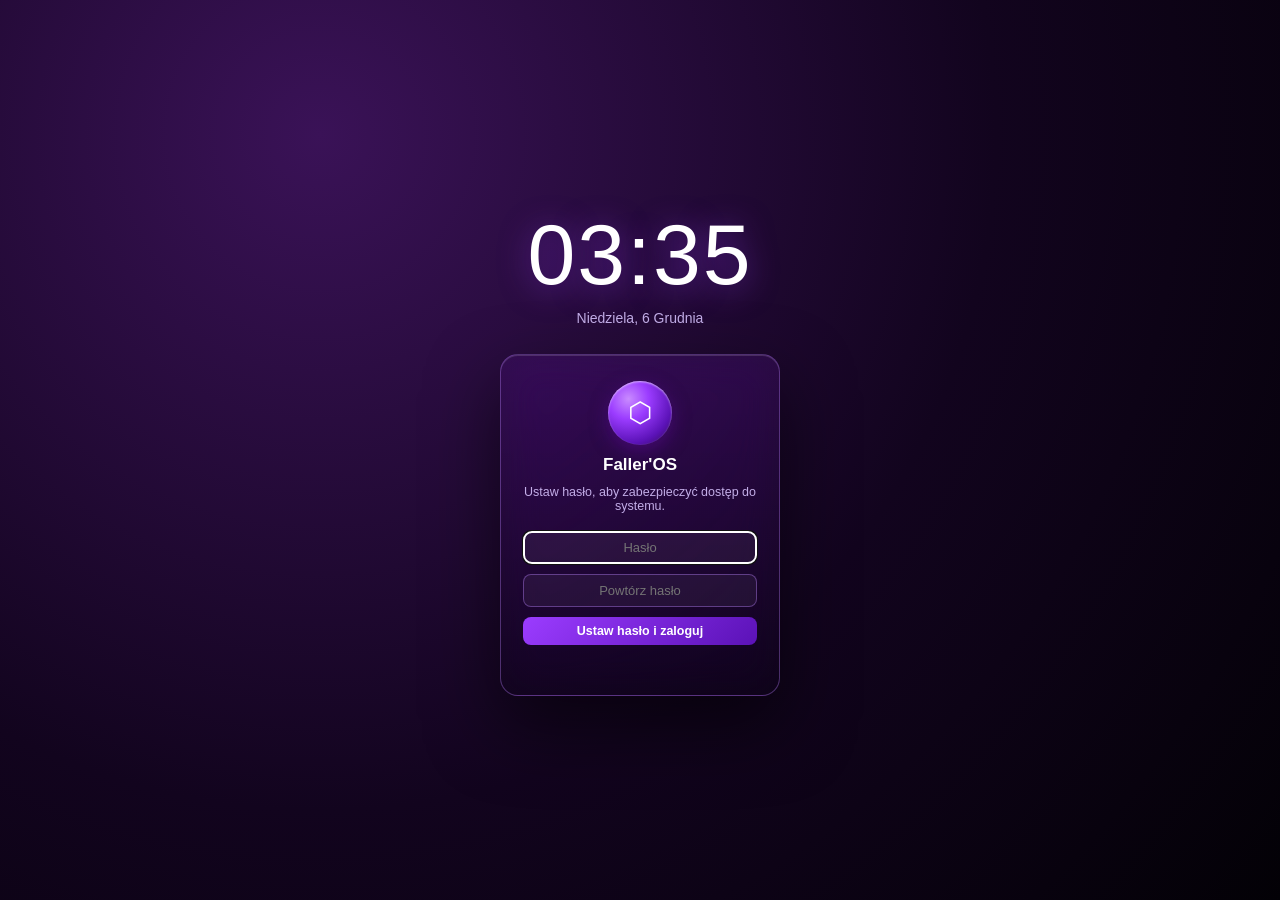
==== commit e08f31be: "Add files via upload" ====
--- a/index.html
+++ b/index.html
@@ -4,6 +4,20 @@
 <meta charset="UTF-8">
 <meta name="viewport" content="width=device-width, initial-scale=1, maximum-scale=1, user-scalable=no">
 <title>Faller'OS</title>
+
+<!-- PWA: manifest, ikony, kolory paska -->
+<link rel="manifest" href="manifest.json">
+<meta name="theme-color" content="#2a0845">
+<meta name="background-color" content="#0a0212">
+<link rel="icon" type="image/png" sizes="192x192" href="icon-192.png">
+<link rel="icon" type="image/png" sizes="512x512" href="icon-512.png">
+<link rel="apple-touch-icon" href="icon-192.png">
+<meta name="mobile-web-app-capable" content="yes">
+<meta name="apple-mobile-web-app-capable" content="yes">
+<meta name="apple-mobile-web-app-status-bar-style" content="black-translucent">
+<meta name="apple-mobile-web-app-title" content="Faller'OS">
+<meta name="msapplication-TileColor" content="#2a0845">
+<meta name="msapplication-TileImage" content="icon-192.png">
 <style>
 :root{
   --accent:#9B3CFF;
@@ -154,6 +168,19 @@
   background:linear-gradient(135deg,var(--accent-2),var(--accent)); color:#fff; font-size:18px;
   display:flex;align-items:center;justify-content:center; box-shadow:0 4px 14px rgba(0,0,0,.4);
 }
+#install-btn{
+  width:40px;height:40px;border-radius:50%;border:1px solid rgba(210,170,255,.5);cursor:pointer;
+  background:radial-gradient(circle at 30% 25%, #c98bff, #5B12B7 70%); color:#fff; font-size:17px;
+  display:flex;align-items:center;justify-content:center; box-shadow:0 4px 14px rgba(0,0,0,.4);
+  animation: installPulse 2.2s ease-in-out infinite;
+}
+@keyframes installPulse{ 0%,100%{box-shadow:0 4px 14px rgba(0,0,0,.4);} 50%{box-shadow:0 4px 18px rgba(155,60,255,.7);} }
+#lock-btn{
+  width:36px;height:36px;border-radius:50%;border:1px solid rgba(185,130,255,.3);cursor:pointer;
+  background:rgba(255,255,255,.06); color:var(--text); font-size:15px;
+  display:flex;align-items:center;justify-content:center;
+}
+#lock-btn:hover{ background:rgba(255,255,255,.14); }
 
 /* ---------- Start menu ---------- */
 #start-menu{
@@ -281,9 +308,54 @@
 }
 
 .empty-hint{color:var(--text-dim); font-size:12.5px; padding:20px; text-align:center;}
+
+/* ---------- Ekran logowania ---------- */
+#lock-screen{
+  position:fixed; inset:0; z-index:999999;
+  display:flex; flex-direction:column; align-items:center; justify-content:center; gap:6px;
+  background: radial-gradient(circle at 25% 15%, #3a1257 0%, #12041e 55%, #030106 100%);
+  color:#fff;
+}
+#lock-clock{ font-size:clamp(48px,10vw,86px); font-weight:200; letter-spacing:2px; text-shadow:0 4px 30px rgba(155,60,255,.5); }
+#lock-date{ font-size:14px; color:#c3aee8; margin-bottom:22px; text-transform:capitalize; }
+#lock-box{
+  width:280px; display:flex; flex-direction:column; gap:10px; align-items:center;
+  background:linear-gradient(180deg, rgba(60,20,95,.4), rgba(10,4,18,.5));
+  border:1px solid rgba(185,130,255,.35); border-radius:18px; padding:26px 22px;
+  backdrop-filter:blur(20px) saturate(160%); -webkit-backdrop-filter:blur(20px) saturate(160%);
+  box-shadow:0 30px 70px rgba(0,0,0,.55), inset 0 1px 0 rgba(255,255,255,.14);
+}
+#lock-box.shake{ animation: shake .4s; }
+@keyframes shake{ 10%,90%{transform:translateX(-2px);} 20%,80%{transform:translateX(4px);} 30%,50%,70%{transform:translateX(-8px);} 40%,60%{transform:translateX(8px);} }
+#lock-avatar{
+  width:64px;height:64px;border-radius:50%;display:flex;align-items:center;justify-content:center;font-size:28px;
+  background:radial-gradient(circle at 32% 28%, #c98bff 0%, #9B3CFF 32%, #5B12B7 70%, #2a0845 100%);
+  box-shadow:0 6px 18px rgba(90,10,150,.55), inset 0 1px 2px rgba(255,255,255,.6);
+}
+#lock-title{ font-size:17px; font-weight:700; }
+#lock-box input{ text-align:center; }
+#lock-error{ color:#ff8b8b; font-size:12px; min-height:14px; text-align:center; }
+#lock-reset-hint{ font-size:11px; color:var(--text-dim); text-align:center; margin-top:4px; }
+#lock-reset-link{ text-decoration:underline; cursor:pointer; }
+#lock-screen.unlocked{ display:none; }
 </style>
 </head>
 <body>
+
+<div id="lock-screen">
+  <div id="lock-clock">--:--</div>
+  <div id="lock-date"></div>
+  <div id="lock-box">
+    <div id="lock-avatar">⬡</div>
+    <div id="lock-title">Faller'OS</div>
+    <div id="lock-sub" class="empty-hint" style="padding:0 0 8px;"></div>
+    <input type="password" id="lock-pass" class="input" placeholder="Hasło" autocomplete="current-password">
+    <input type="password" id="lock-pass2" class="input" placeholder="Powtórz hasło" style="display:none;">
+    <button class="btn primary" id="lock-submit" style="width:100%;">Zaloguj</button>
+    <div id="lock-error"></div>
+    <div id="lock-reset-hint">Zapomniałeś hasła? <span id="lock-reset-link">Zresetuj logowanie</span></div>
+  </div>
+</div>
 
 <div id="desktop">
   <div id="icon-layer"></div>
@@ -313,10 +385,150 @@
   <button id="start-btn" title="Start">⊞</button>
   <div id="taskbar-apps"></div>
   <div id="tray">
+    <button id="lock-btn" title="Zablokuj system">🔒</button>
+    <button id="install-btn" title="Zainstaluj Faller'OS" style="display:none;">⤓</button>
     <button id="ai-btn" title="Asystent AI">🤖</button>
     <div id="clock">--:--<br><span id="clock-date" style="font-weight:400;">--</span></div>
   </div>
 </div>
+
+<script>
+/* =========================================================================
+   LOGOWANIE — ekran blokady wymagający hasła przed wejściem do systemu.
+   Uwaga: to zabezpieczenie działa wyłącznie po stronie przeglądarki
+   (hasło jest haszowane z solą i trzymane w localStorage) — chroni przed
+   przypadkowym dostępem, ale nie jest to szyfrowanie danych ani prawdziwe
+   bezpieczeństwo wobec kogoś z dostępem do narzędzi developerskich.
+   ========================================================================= */
+(function(){
+"use strict";
+const LS_AUTH = 'fallers_os_auth_v1';
+
+function lsGetRaw(key){ try{ return localStorage.getItem(key); }catch(e){ return null; } }
+function lsSetRaw(key,val){ try{ localStorage.setItem(key,val); }catch(e){} }
+function lsDelRaw(key){ try{ localStorage.removeItem(key); }catch(e){} }
+function safeParse(s,fb){ try{ return JSON.parse(s); }catch(e){ return fb; } }
+
+function randomHex(len){
+  const bytes = new Uint8Array(len);
+  if(window.crypto && crypto.getRandomValues) crypto.getRandomValues(bytes);
+  else for(let i=0;i<len;i++) bytes[i]=Math.floor(Math.random()*256);
+  return Array.from(bytes).map(b=>b.toString(16).padStart(2,'0')).join('');
+}
+async function sha256Hex(str){
+  if(window.crypto && crypto.subtle){
+    try{
+      const enc = new TextEncoder().encode(str);
+      const buf = await crypto.subtle.digest('SHA-256', enc);
+      return Array.from(new Uint8Array(buf)).map(b=>b.toString(16).padStart(2,'0')).join('');
+    }catch(e){ /* przechodzimy do fallbacku poniżej */ }
+  }
+  // prosty fallback (gdy Web Crypto niedostępne, np. bardzo stara przeglądarka)
+  let h1=0, h2=0;
+  for(let i=0;i<str.length;i++){ h1=(Math.imul(31,h1)+str.charCodeAt(i))|0; h2=(Math.imul(131,h2)+str.charCodeAt(i))|0; }
+  return 'fb'+(h1>>>0).toString(16)+(h2>>>0).toString(16);
+}
+function getAuth(){ return safeParse(lsGetRaw(LS_AUTH), null); }
+function saveAuth(a){ lsSetRaw(LS_AUTH, JSON.stringify(a)); }
+
+const screenEl = document.getElementById('lock-screen');
+const boxEl = document.getElementById('lock-box');
+const subEl = document.getElementById('lock-sub');
+const pass1 = document.getElementById('lock-pass');
+const pass2 = document.getElementById('lock-pass2');
+const submitBtn = document.getElementById('lock-submit');
+const errEl = document.getElementById('lock-error');
+const resetLink = document.getElementById('lock-reset-link');
+
+let mode = 'login'; // 'login' | 'setup'
+
+function refreshMode(){
+  const auth = getAuth();
+  mode = auth ? 'login' : 'setup';
+  pass1.value=''; pass2.value=''; errEl.textContent='';
+  if(mode==='setup'){
+    subEl.textContent = 'Ustaw hasło, aby zabezpieczyć dostęp do systemu.';
+    pass2.style.display='block';
+    submitBtn.textContent = 'Ustaw hasło i zaloguj';
+    document.getElementById('lock-reset-hint').style.display='none';
+  } else {
+    subEl.textContent = 'Podaj hasło, aby się zalogować.';
+    pass2.style.display='none';
+    submitBtn.textContent = 'Zaloguj';
+    document.getElementById('lock-reset-hint').style.display='block';
+  }
+  pass1.focus();
+}
+
+function showError(msg){
+  errEl.textContent = msg;
+  boxEl.classList.remove('shake'); void boxEl.offsetWidth; boxEl.classList.add('shake');
+}
+
+function unlock(){
+  screenEl.classList.add('unlocked');
+}
+function lockNow(){
+  refreshMode();
+  screenEl.classList.remove('unlocked');
+}
+
+async function submit(){
+  const auth = getAuth();
+  if(mode==='setup'){
+    const p1=pass1.value, p2=pass2.value;
+    if(p1.length<4){ showError('Hasło musi mieć min. 4 znaki.'); return; }
+    if(p1!==p2){ showError('Hasła nie są identyczne.'); return; }
+    const salt = randomHex(16);
+    const hash = await sha256Hex(salt+p1);
+    saveAuth({salt, hash});
+    unlock();
+  } else {
+    const p1=pass1.value;
+    if(!auth){ refreshMode(); return; }
+    const hash = await sha256Hex(auth.salt+p1);
+    if(hash===auth.hash){ unlock(); }
+    else { showError('Nieprawidłowe hasło.'); pass1.value=''; pass1.focus(); }
+  }
+}
+submitBtn.addEventListener('click', submit);
+[pass1,pass2].forEach(inp=> inp.addEventListener('keydown', e=>{ if(e.key==='Enter') submit(); }));
+resetLink.addEventListener('click', ()=>{
+  if(confirm('To usunie zapisane hasło logowania (pliki i ustawienia systemu pozostaną nietknięte). Będziesz mógł ustawić nowe hasło. Kontynuować?')){
+    lsDelRaw(LS_AUTH);
+    refreshMode();
+  }
+});
+
+// zegar na ekranie logowania
+function tickLockClock(){
+  const d = new Date();
+  document.getElementById('lock-clock').textContent = d.toLocaleTimeString('pl-PL',{hour:'2-digit',minute:'2-digit'});
+  document.getElementById('lock-date').textContent = d.toLocaleDateString('pl-PL',{weekday:'long', day:'numeric', month:'long'});
+}
+tickLockClock(); setInterval(tickLockClock, 1000);
+
+refreshMode();
+
+window.NimbusAuth = {
+  isConfigured: ()=> !!getAuth(),
+  lock: lockNow,
+  async changePassword(oldPass, newPass){
+    const auth = getAuth();
+    if(auth){
+      const h = await sha256Hex(auth.salt+oldPass);
+      if(h!==auth.hash) return {ok:false, error:'Nieprawidłowe obecne hasło.'};
+    }
+    if(newPass.length<4) return {ok:false, error:'Nowe hasło musi mieć min. 4 znaki.'};
+    const salt = randomHex(16);
+    const hash = await sha256Hex(salt+newPass);
+    saveAuth({salt,hash});
+    return {ok:true};
+  },
+  disable(){ lsDelRaw(LS_AUTH); },
+};
+})();
+</script>
 
 <script>
 /* =========================================================================
@@ -355,7 +567,13 @@
         'Witaj w Faller\'OS.txt': fileNode('txt','Cześć! 👋\n\nTo jest Faller\'OS — system operacyjny działający w przeglądarce.\n\n- Kliknij dwukrotnie ikonę, aby otworzyć aplikację.\n- Przeciągaj okna za pasek tytułu.\n- Wszystko zapisuje się automatycznie lokalnie.\n- Kliknij przycisk 🤖, aby porozmawiać z asystentem AI.\n\nMiłej zabawy!','text/plain'),
       }},
       'Dokumenty': { type:'folder', children:{
-        'Notatki.txt': fileNode('txt','Twoje notatki...', 'text/plain')
+        'Notatki.txt': fileNode('txt','Twoje notatki...', 'text/plain'),
+        'Przykład.py': fileNode('py', `# Przykładowy skrypt Pythona — kliknij dwukrotnie, aby otworzyć w Konsoli Python
+print("Cześć z Pythona w Faller'OS! 🐍")
+
+for i in range(1, 6):
+    print(i, '*', i, '=', i*i)
+`, 'text/x-python')
       }},
       'Obrazy': { type:'folder', children:{} },
       'Muzyka': { type:'folder', children:{} },
@@ -702,6 +920,7 @@
   if(['png','jpg','jpeg','gif','webp','svg'].includes(ext)) return '🖼️';
   if(['mp3','wav','ogg'].includes(ext)) return '🎵';
   if(['mp4','webm','mov'].includes(ext)) return '🎬';
+  if(ext==='py') return '🐍';
   if(ext==='txt') return '📄';
   return '📦';
 }
@@ -770,6 +989,7 @@
   if(node.type==='folder'){ window.NimbusApps.files.open(pathArr); return; }
   const ext=(node.ext||'').toLowerCase();
   if(ext==='txt') window.NimbusApps.editor.open(pathArr);
+  else if(ext==='py') window.NimbusApps.pyconsole.open(pathArr);
   else if(['png','jpg','jpeg','gif','webp','svg'].includes(ext)) window.NimbusApps.photos.open(pathArr);
   else if(['mp3','wav','ogg'].includes(ext)) window.NimbusApps.music.open(pathArr);
   else if(['mp4','webm','mov'].includes(ext)) window.NimbusApps.video.open(pathArr);
@@ -815,15 +1035,107 @@
   if(['png','jpg','jpeg','gif','webp','svg'].includes(ext)) return '🖼️';
   if(['mp3','wav','ogg'].includes(ext)) return '🎵';
   if(['mp4','webm','mov'].includes(ext)) return '🎬';
+  if(ext==='py') return '🐍';
+  if(ext==='zip') return '🗜️';
   if(ext==='txt') return '📄';
   return '📦';
 }
 function guessMime(filename){
   const ext=filename.split('.').pop().toLowerCase();
   const map={png:'image/png',jpg:'image/jpeg',jpeg:'image/jpeg',gif:'image/gif',webp:'image/webp',svg:'image/svg+xml',
-    mp3:'audio/mpeg',wav:'audio/wav',ogg:'audio/ogg', mp4:'video/mp4',webm:'video/webm',mov:'video/quicktime', txt:'text/plain'};
+    mp3:'audio/mpeg',wav:'audio/wav',ogg:'audio/ogg', mp4:'video/mp4',webm:'video/webm',mov:'video/quicktime', txt:'text/plain', zip:'application/zip', py:'text/x-python'};
   return map[ext]||'application/octet-stream';
 }
+
+/* --------------------------- ARCHIWA ZIP (pakowanie/rozpakowywanie) --------------------------- */
+function ensureFflate(onStatus){
+  if(window.fflate) return Promise.resolve(window.fflate);
+  if(window._fflatePromise) return window._fflatePromise;
+  onStatus && onStatus('⏳ Ładowanie narzędzia do archiwów ZIP…');
+  window._fflatePromise = new Promise((resolve,reject)=>{
+    const s=document.createElement('script');
+    s.src='https://cdn.jsdelivr.net/npm/fflate@0.8.2/umd/index.js';
+    s.onload=()=> resolve(window.fflate);
+    s.onerror=()=> reject(new Error('Nie udało się pobrać narzędzia ZIP (sprawdź połączenie z internetem).'));
+    document.head.appendChild(s);
+  });
+  return window._fflatePromise;
+}
+function bytesToBase64(bytes){
+  let binary=''; const chunk=0x8000;
+  for(let i=0;i<bytes.length;i+=chunk){ binary+=String.fromCharCode.apply(null, bytes.subarray(i,i+chunk)); }
+  return btoa(binary);
+}
+function base64ToBytes(b64){
+  const binary=atob(b64); const bytes=new Uint8Array(binary.length);
+  for(let i=0;i<binary.length;i++) bytes[i]=binary.charCodeAt(i);
+  return bytes;
+}
+function fileNodeToBytes(node){
+  if(node.content && node.content.startsWith('data:')){
+    const b64 = node.content.split(',')[1] || '';
+    return base64ToBytes(b64);
+  }
+  return new TextEncoder().encode(node.content||'');
+}
+function folderToZipObj(folderNode){
+  const obj={};
+  for(const [name,child] of Object.entries(folderNode.children||{})){
+    if(child.type==='folder') obj[name+'/'] = folderToZipObj(child);
+    else obj[name] = fileNodeToBytes(child);
+  }
+  return obj;
+}
+async function zipPathToFile(pathArr, onStatus){
+  const fflate = await ensureFflate(onStatus);
+  const node = getNode(pathArr);
+  if(!node) throw new Error('Nie znaleziono elementu do spakowania.');
+  const name = pathArr[pathArr.length-1];
+  const obj = node.type==='folder' ? folderToZipObj(node) : { [name]: fileNodeToBytes(node) };
+  const zipped = fflate.zipSync(obj, {level:6});
+  const b64 = bytesToBase64(zipped);
+  const parentPath = pathArr.slice(0,-1);
+  const zipName = uniqueName(getNode(parentPath), name+'.zip');
+  createFile(parentPath, zipName, 'zip', 'data:application/zip;base64,'+b64, 'application/zip');
+  return zipName;
+}
+async function unzipFileToFolder(pathArr, onStatus){
+  const fflate = await ensureFflate(onStatus);
+  const node = getNode(pathArr);
+  if(!node || node.type!=='file') throw new Error('Nie znaleziono pliku ZIP.');
+  const b64 = (node.content.split(',')[1]) || '';
+  const bytes = base64ToBytes(b64);
+  const entries = fflate.unzipSync(bytes);
+  const parentPath = pathArr.slice(0,-1);
+  const rawName = pathArr[pathArr.length-1];
+  const baseName = rawName.replace(/\.zip$/i,'');
+  const destName = uniqueName(getNode(parentPath), baseName);
+  const parentDir = getNode(parentPath);
+  parentDir.children[destName] = {type:'folder', children:{}};
+  const rootDirPath = [...parentPath, destName];
+  Object.keys(entries).forEach(entryPath=>{
+    if(entryPath.endsWith('/')) return;
+    const parts = entryPath.split('/').filter(Boolean);
+    const fileName = parts.pop();
+    let curPath = rootDirPath;
+    parts.forEach(p=>{
+      const curDir = getNode(curPath);
+      if(!curDir.children[p]) curDir.children[p] = {type:'folder', children:{}};
+      curPath = [...curPath, p];
+    });
+    const bytesEntry = entries[entryPath];
+    const isBinary = bytesEntry.includes(0);
+    const ext = fileName.includes('.') ? fileName.split('.').pop().toLowerCase() : '';
+    let content, mime;
+    if(isBinary){ mime = guessMime(fileName); content = 'data:'+mime+';base64,'+bytesToBase64(bytesEntry); }
+    else { content = new TextDecoder('utf-8').decode(bytesEntry); mime='text/plain'; }
+    const targetDir = getNode(curPath);
+    targetDir.children[fileName] = {type:'file', ext, content, mime, modified:Date.now()};
+  });
+  saveFS();
+  return destName;
+}
+window.NimbusZip = { zipPathToFile, unzipFileToFolder, ensureFflate };
 
 /* --------------------------- MENEDŻER PLIKÓW --------------------------- */
 registerApp('files','Menedżer plików','🗂️', function(startPath){
@@ -860,6 +1172,15 @@
             {label:'Otwórz', action:()=> node.type==='folder' ? (path=[...path,name], refresh()) : window.openFsNode([...path,name])},
             {label:'Zmień nazwę', action:()=>{ const nn=prompt('Nowa nazwa:',name); if(nn && renameNode([...path,name],nn)) refresh(); }},
             {label: path[0]==='Kosz' ? 'Usuń trwale':'Usuń (do kosza)', action:()=>{ deleteNode([...path,name], path[0]!=='Kosz'); refresh(); window.renderDesktopIcons(); }},
+            ...(node.type==='file' && name.toLowerCase().endsWith('.py') ? [{label:'▶ Uruchom (Python)', action:()=> window.NimbusApps.pyconsole.open([...path,name])}] : []),
+            ...(!(node.type==='file' && name.toLowerCase().endsWith('.zip')) ? [{label:'🗜️ Spakuj do ZIP', action: async ()=>{
+              try{ await window.NimbusZip.zipPathToFile([...path,name]); refresh(); window.renderDesktopIcons(); }
+              catch(err){ alert('Błąd pakowania: '+err.message); }
+            }}] : []),
+            ...(node.type==='file' && name.toLowerCase().endsWith('.zip') ? [{label:'📦 Rozpakuj tutaj', action: async ()=>{
+              try{ await window.NimbusZip.unzipFileToFolder([...path,name]); refresh(); window.renderDesktopIcons(); }
+              catch(err){ alert('Błąd rozpakowywania: '+err.message); }
+            }}] : []),
             ...(node.type==='file' ? [{label:'Pobierz na dysk', action:()=> downloadFile(name,node)}] : []),
           ]);
         };
@@ -1011,12 +1332,12 @@
       } else if(e.key==='ArrowUp'){ if(hIdx>0){ hIdx--; inp.value=history[hIdx]||''; } }
       else if(e.key==='ArrowDown'){ if(hIdx<history.length){ hIdx++; inp.value=history[hIdx]||''; } }
     });
-    function runCmd(line){
+    async function runCmd(line){
       if(!line){ return; }
       const [cmd, ...rest] = line.split(' ');
       const arg = rest.join(' ');
       switch(cmd){
-        case 'help': pr('Dostępne polecenia: help, ls, cd <folder>, cat <plik>, mkdir <nazwa>, touch <plik>, echo <tekst> > <plik>, rm <nazwa>, mv <src> <dst>, pwd, whoami, date, clear, open <app>, theme <dark|light|contrast>, cowsay <tekst>'); break;
+        case 'help': pr('Dostępne polecenia: help, ls, cd <folder>, cat <plik>, mkdir <nazwa>, touch <plik>, echo <tekst> > <plik>, rm <nazwa>, mv <src> <dst>, pwd, whoami, date, clear, open <app>, python [plik.py], pip install/list/uninstall <pakiet>, zip <folder/plik>, unzip <plik.zip>, theme <dark|light|contrast>, cowsay <tekst>'); break;
         case 'ls': { const items=listDir(cwd); pr(items.length? items.map(i=>i.node.type==='folder'?i.name+'/':i.name).join('   ') : '(pusto)'); break; }
         case 'cd': {
           if(!arg || arg==='..'){ if(arg==='..') cwd=cwd.slice(0,-1); }
@@ -1038,7 +1359,60 @@
         case 'whoami': pr('użytkownik@FallerOS'); break;
         case 'date': pr(new Date().toLocaleString('pl-PL')); break;
         case 'clear': out.innerHTML=''; break;
-        case 'open': if(arg && window.NimbusApps[arg]) window.NimbusApps[arg].open(); else pr('Nieznana aplikacja: '+arg+' (spróbuj: files, editor, calc, music, video, photos, theme, snake, ttt, game2048, minesweeper)'); break;
+        case 'open': if(arg && window.NimbusApps[arg]) window.NimbusApps[arg].open(); else pr('Nieznana aplikacja: '+arg+' (spróbuj: files, editor, calc, music, video, photos, theme, pyconsole, snake, ttt, game2048, minesweeper)'); break;
+        case 'zip': {
+          if(!arg){ pr('Użycie: zip <plik_lub_folder>'); break; }
+          try{
+            const zn = await window.NimbusZip.zipPathToFile([...cwd, arg], (s)=>pr(s));
+            window.renderDesktopIcons();
+            pr('🗜️ Spakowano do: '+zn);
+          }catch(err){ pr('❌ '+err.message); }
+          break;
+        }
+        case 'unzip': {
+          if(!arg){ pr('Użycie: unzip <plik.zip>'); break; }
+          try{
+            const dn = await window.NimbusZip.unzipFileToFolder([...cwd, arg], (s)=>pr(s));
+            window.renderDesktopIcons();
+            pr('📦 Rozpakowano do folderu: '+dn);
+          }catch(err){ pr('❌ '+err.message); }
+          break;
+        }
+        case 'pip': {
+          const sub = rest[0]; const pkgArgs = rest.slice(1);
+          if(sub==='install' && pkgArgs.length){
+            for(const pkg of pkgArgs){
+              pr('📦 Instalowanie: '+pkg+'…');
+              const res = await window.NimbusPython.installPackage(pkg, (s)=>pr(s));
+              pr(res.ok ? '✅ Zainstalowano '+pkg : '❌ Nie udało się zainstalować '+pkg+': '+res.error);
+            }
+          } else if(sub==='list'){
+            const list = window.NimbusPython.listPackages();
+            pr(list.length ? 'Zainstalowane pakiety: '+list.join(', ') : 'Brak zainstalowanych pakietów.');
+          } else if(sub==='uninstall' && pkgArgs.length){
+            window.NimbusPython.removePackage(pkgArgs[0]);
+            pr('Usunięto z listy auto-instalacji: '+pkgArgs[0]+' (efekt po ponownym uruchomieniu Pythona)');
+          } else {
+            pr('Użycie: pip install <pakiet> | pip list | pip uninstall <pakiet>');
+          }
+          break;
+        }
+        case 'python': case 'py': {
+          if(arg){
+            const n = getNode([...cwd, arg]);
+            if(n && n.type==='file'){
+              pr('▶ Uruchamianie '+arg+'…');
+              const res = await window.NimbusPython.run(n.content, (s)=>pr(s));
+              if(res.output) pr(res.output.replace(/\n$/,''));
+              if(res.error) pr('❌ '+res.error);
+              if(!res.output && !res.error) pr('(brak wyjścia)');
+            } else pr('Nie znaleziono pliku: '+arg+' (użyj: python nazwa.py)');
+          } else {
+            pr('Otwieram Konsolę Python…');
+            window.NimbusApps.pyconsole.open();
+          }
+          break;
+        }
         case 'theme': if(['dark','light','contrast'].includes(arg)){ window.NimbusSettings.SETTINGS.theme=arg; window.NimbusSettings.saveSettings(); window.NimbusSettings.applyTheme(); pr('Motyw zmieniony na '+arg);} else pr('Użyj: theme dark|light|contrast'); break;
         case 'cowsay': pr(' '+'_'.repeat((arg||'Muu').length+2)+'\n< '+(arg||'Muu')+' >\n '+'-'.repeat((arg||'Muu').length+2)+'\n        \\   ^__^\n         \\  (oo)\\_______\n            (__)\\       )\\/\\\n                ||----w |\n                ||     ||'); break;
         default: pr('Nieznane polecenie: '+cmd+' (wpisz help)');
@@ -1224,6 +1598,14 @@
       </div>
       <h3>Rozmiar czcionki systemu</h3>
       <input type="range" id="font-scale" min="0.85" max="1.3" step="0.05" style="width:100%;">
+
+      <h3>🔒 Bezpieczeństwo</h3>
+      <div style="display:flex;gap:8px;flex-wrap:wrap;margin-bottom:8px;">
+        <button class="btn" id="sec-change">Zmień hasło</button>
+        <button class="btn" id="sec-toggle"></button>
+        <button class="btn" id="sec-lock">Zablokuj teraz</button>
+      </div>
+      <div id="sec-status" style="font-size:11.5px;color:var(--text-dim);"></div>
     </div>`;
     body.querySelectorAll('[data-th]').forEach(b=>{
       b.onclick = ()=>{ S.SETTINGS.theme=b.dataset.th; S.saveSettings(); S.applyTheme(); };
@@ -1246,6 +1628,37 @@
     const fr = body.querySelector('#font-scale');
     fr.value = S.SETTINGS.fontScale;
     fr.oninput = ()=>{ S.SETTINGS.fontScale=parseFloat(fr.value); S.saveSettings(); S.applyTheme(); };
+
+    const secStatus = body.querySelector('#sec-status');
+    const toggleBtn = body.querySelector('#sec-toggle');
+    function refreshSec(){
+      const on = window.NimbusAuth.isConfigured();
+      toggleBtn.textContent = on ? 'Wyłącz logowanie hasłem' : 'Włącz logowanie hasłem';
+      secStatus.textContent = on ? 'Logowanie hasłem jest włączone.' : 'Logowanie hasłem jest wyłączone — system uruchomi się bez pytania o hasło.';
+    }
+    body.querySelector('#sec-change').onclick = async ()=>{
+      const configured = window.NimbusAuth.isConfigured();
+      const oldP = configured ? (prompt('Podaj obecne hasło:')||'') : '';
+      if(configured && oldP==='') return;
+      const newP = prompt('Podaj nowe hasło (min. 4 znaki):'); if(!newP) return;
+      const res = await window.NimbusAuth.changePassword(oldP, newP);
+      secStatus.textContent = res.ok ? '✅ Hasło zostało zmienione.' : '❌ '+res.error;
+      refreshSec();
+    };
+    toggleBtn.onclick = async ()=>{
+      if(window.NimbusAuth.isConfigured()){
+        if(confirm('Wyłączyć wymóg logowania hasłem? System będzie uruchamiał się bez ekranu logowania.')){
+          window.NimbusAuth.disable(); refreshSec();
+        }
+      } else {
+        const p1 = prompt('Ustaw nowe hasło (min. 4 znaki):'); if(!p1) return;
+        const res = await window.NimbusAuth.changePassword('', p1);
+        secStatus.textContent = res.ok ? '✅ Włączono logowanie hasłem.' : '❌ '+res.error;
+        refreshSec();
+      }
+    };
+    body.querySelector('#sec-lock').onclick = ()=>{ window.NimbusAuth.lock(); };
+    refreshSec();
   }});
   return rec;
 });
@@ -1515,6 +1928,7 @@
   '2048':'game2048',
   'saper':'minesweeper','miny':'minesweeper',
   'wąż':'snake','waz':'snake','snake':'snake',
+  'python':'pyconsole','konsola python':'pyconsole','kod':'pyconsole','skrypt':'pyconsole',
 };
 function findApp(text){
   text = text.toLowerCase();
@@ -1614,6 +2028,11 @@
 document.getElementById('ai-btn').onclick = ()=>{
   document.getElementById('ai-panel').classList.toggle('open');
 };
+document.getElementById('lock-btn').onclick = ()=>{
+  document.getElementById('ai-panel').classList.remove('open');
+  document.getElementById('start-menu').classList.remove('open');
+  window.NimbusAuth.lock();
+};
 document.getElementById('ai-send').onclick = send;
 document.getElementById('ai-input').addEventListener('keydown', e=>{ if(e.key==='Enter') send(); });
 function send(){
@@ -1631,5 +2050,218 @@
    ========================================================================= */
 window.renderDesktopIcons();
 </script>
+<script>
+/* =========================================================================
+   PYTHON — silnik wykonawczy (Pyodide, WebAssembly) + Konsola Python
+   Pyodide jest doczytywany leniwie z CDN dopiero przy pierwszym użyciu
+   (wymaga wtedy połączenia z internetem; potem przeglądarka go cache'uje).
+   ========================================================================= */
+(function(){
+"use strict";
+const { openWindow } = window.NimbusWM;
+const { getNode, createFile } = window.NimbusFS;
+
+const LS_PYPKGS = 'fallers_py_packages_v1';
+function lsGetRaw(k){ try{ return localStorage.getItem(k); }catch(e){ return null; } }
+function lsSetRaw(k,v){ try{ localStorage.setItem(k,v); }catch(e){} }
+function safeParseJ(s,fb){ try{ return JSON.parse(s); }catch(e){ return fb; } }
+function getSavedPackages(){ return safeParseJ(lsGetRaw(LS_PYPKGS), []); }
+function saveSavedPackages(arr){ lsSetRaw(LS_PYPKGS, JSON.stringify(arr)); }
+
+function loadScriptOnce(src){
+  return new Promise((resolve,reject)=>{
+    if(document.querySelector('script[data-src="'+src+'"]')){ resolve(); return; }
+    const s = document.createElement('script');
+    s.src = src; s.dataset.src = src;
+    s.onload = ()=>resolve();
+    s.onerror = ()=>reject(new Error('Nie udało się pobrać środowiska Python (sprawdź połączenie z internetem).'));
+    document.head.appendChild(s);
+  });
+}
+
+let pyodidePromise = null;
+function ensurePyodide(onStatus){
+  if(pyodidePromise) return pyodidePromise;
+  pyodidePromise = (async ()=>{
+    onStatus && onStatus('⏳ Pobieranie środowiska Python (Pyodide)… to nastąpi tylko raz.');
+    await loadScriptOnce('https://cdn.jsdelivr.net/pyodide/v0.26.4/full/pyodide.js');
+    const pyodide = await window.loadPyodide({ indexURL: 'https://cdn.jsdelivr.net/pyodide/v0.26.4/full/' });
+    onStatus && onStatus('⏳ Ładowanie pakietu micropip…');
+    try{ await pyodide.loadPackage(['micropip']); }catch(e){ /* opcjonalne */ }
+    const saved = getSavedPackages();
+    if(saved.length){
+      onStatus && onStatus('⏳ Doinstalowywanie zapisanych pakietów: '+saved.join(', ')+'…');
+      try{
+        const micropip = pyodide.pyimport('micropip');
+        await micropip.install(saved);
+      }catch(e){ onStatus && onStatus('⚠️ Nie udało się doinstalować części zapisanych pakietów: '+(e.message||e)); }
+    }
+    onStatus && onStatus('✅ Python gotowy.');
+    return pyodide;
+  })();
+  return pyodidePromise;
+}
+
+async function installPackage(name, onStatus){
+  name = (name||'').trim();
+  if(!name) return {ok:false, error:'Podaj nazwę pakietu.'};
+  const pyodide = await ensurePyodide(onStatus);
+  onStatus && onStatus('📦 Instalowanie pakietu: '+name+'…');
+  try{
+    const micropip = pyodide.pyimport('micropip');
+    await micropip.install(name);
+    const saved = getSavedPackages();
+    const bare = name.split(/[<>=! ]/)[0];
+    if(!saved.includes(name) && !saved.includes(bare)){ saved.push(name); saveSavedPackages(saved); }
+    onStatus && onStatus('✅ Zainstalowano: '+name);
+    return {ok:true};
+  }catch(e){
+    const msg = e && e.message ? e.message : String(e);
+    onStatus && onStatus('❌ Błąd instalacji: '+msg);
+    return {ok:false, error:msg};
+  }
+}
+function listPackages(){ return getSavedPackages(); }
+function removePackage(name){ saveSavedPackages(getSavedPackages().filter(p=>p!==name)); }
+
+window.NimbusPython = { ensurePyodide, installPackage, listPackages, removePackage };
+
+async function runPythonCode(code, onStatus){
+  const pyodide = await ensurePyodide(onStatus);
+  let buf = '';
+  pyodide.setStdout({ batched:(s)=>{ buf += s + '\n'; } });
+  pyodide.setStderr({ batched:(s)=>{ buf += s + '\n'; } });
+  let error = null, value;
+  try{
+    value = await pyodide.runPythonAsync(code);
+  }catch(e){
+    error = e.message || String(e);
+  }finally{
+    pyodide.setStdout({}); pyodide.setStderr({});
+  }
+  return { output: buf, error, value };
+}
+window.NimbusPython.run = runPythonCode;
+
+/* --------------------------- KONSOLA PYTHON --------------------------- */
+registerApp('pyconsole','Konsola Python','🐍', function(openPath){
+  const rec = openWindow({app:'pyconsole', title: openPath ? openPath[openPath.length-1] : 'Konsola Python', icon:'🐍', width:600, height:480, render(body,r){
+    body.innerHTML = `
+      <div style="display:flex;flex-direction:column;height:100%;">
+        <div style="display:flex;gap:6px;padding:8px;border-bottom:1px solid var(--win-border);flex-wrap:wrap;">
+          <button class="btn primary" data-a="run">▶ Uruchom (Ctrl+Enter)</button>
+          <button class="btn" data-a="clear">Wyczyść konsolę</button>
+          <button class="btn" data-a="save">💾 Zapisz jako .py</button>
+          <button class="btn" data-a="pip">📦 Zainstaluj pakiet</button>
+          <button class="btn" data-a="pkgs">📃 Pakiety</button>
+          <span id="py-status" style="font-size:11px;color:var(--text-dim);align-self:center;margin-left:auto;">Python nie jest jeszcze załadowany</span>
+        </div>
+        <textarea class="ta" id="py-code" style="flex:2;min-height:0;border:none;border-radius:0;padding:12px;"></textarea>
+        <div class="term" id="py-out" style="flex:1;min-height:70px;border-top:1px solid var(--win-border);"></div>
+      </div>`;
+    const codeEl = body.querySelector('#py-code');
+    const outEl = body.querySelector('#py-out');
+    const statusEl = body.querySelector('#py-status');
+    let curPath = openPath ? openPath.slice() : null;
+
+    if(curPath){ const n=getNode(curPath); codeEl.value = n ? n.content : ''; }
+    else {
+      codeEl.value = "# Witaj w Konsoli Python (Faller'OS)!\n# Wpisz kod i kliknij Uruchom (albo Ctrl+Enter).\n\nfor i in range(5):\n    print('Cześć z Pythona', i)\n\nimport math\nprint('pierwiastek z 2 =', math.sqrt(2))\n";
+    }
+
+    function pr(text, cls){
+      const d=document.createElement('div'); d.className='term-line'; if(cls) d.style.color=cls;
+      d.textContent=text; outEl.appendChild(d); outEl.scrollTop=outEl.scrollHeight;
+    }
+    function setStatus(t){ statusEl.textContent=t; }
+
+    async function run(){
+      const code = codeEl.value;
+      pr('▶ Uruchamianie…', '#c98bff');
+      const res = await window.NimbusPython.run(code, setStatus);
+      if(res.output) pr(res.output.replace(/\n$/,''));
+      if(res.error) pr('❌ '+res.error, '#ff8b8b');
+      if(!res.output && !res.error) pr('(brak wyjścia)', 'var(--text-dim)');
+      setStatus('✅ Python gotowy.');
+    }
+    function save(){
+      const name = prompt('Zapisz jako:', curPath ? curPath[curPath.length-1] : 'skrypt.py'); if(!name) return;
+      createFile(['Dokumenty'], name, 'py', codeEl.value, 'text/x-python');
+      curPath = ['Dokumenty', name];
+      r.el.querySelector('.ttl').textContent = name;
+      window.renderDesktopIcons();
+      pr('💾 Zapisano jako '+name, 'var(--text-dim)');
+    }
+    body.querySelector('[data-a=run]').onclick = run;
+    body.querySelector('[data-a=clear]').onclick = ()=>{ outEl.innerHTML=''; };
+    body.querySelector('[data-a=save]').onclick = save;
+    body.querySelector('[data-a=pip]').onclick = async ()=>{
+      const name = prompt('Nazwa pakietu do zainstalowania (np. numpy, pandas, requests):'); if(!name) return;
+      pr('📦 Instaluję pakiet: '+name+'…', '#c98bff');
+      const res = await window.NimbusPython.installPackage(name, setStatus);
+      pr(res.ok ? '✅ Zainstalowano: '+name+' (zostanie doinstalowany automatycznie przy każdym kolejnym uruchomieniu Pythona)' : '❌ Błąd: '+res.error, res.ok ? 'var(--text-dim)' : '#ff8b8b');
+      setStatus('✅ Python gotowy.');
+    };
+    body.querySelector('[data-a=pkgs]').onclick = ()=>{
+      const list = window.NimbusPython.listPackages();
+      pr(list.length ? '📃 Zainstalowane pakiety: '+list.join(', ') : '📃 Brak zainstalowanych pakietów. Użyj „📦 Zainstaluj pakiet”.', 'var(--text-dim)');
+    };
+    codeEl.addEventListener('keydown', e=>{
+      if((e.ctrlKey||e.metaKey) && e.key==='Enter'){ e.preventDefault(); run(); }
+      if((e.ctrlKey||e.metaKey) && e.key==='s'){ e.preventDefault(); save(); }
+    });
+
+    pr('🐍 Konsola Python — środowisko Pyodide doczyta się automatycznie przy pierwszym uruchomieniu kodu.', 'var(--text-dim)');
+    if(openPath) setTimeout(run, 150);
+  }});
+  return rec;
+});
+
+})();
+</script>
+
+<script>
+
+(function(){
+  "use strict";
+  if('serviceWorker' in navigator){
+    window.addEventListener('load', ()=>{
+      navigator.serviceWorker.register('service-worker.js').then(reg=>{
+        console.log('Faller\'OS: service worker zarejestrowany', reg.scope);
+      }).catch(err=>{
+        console.log('Faller\'OS: rejestracja service workera nie powiodła się (prawdopodobnie strona otwarta z pliku lokalnego bez serwera).', err);
+      });
+    });
+  }
+
+  const installBtn = document.getElementById('install-btn');
+  let deferredPrompt = null;
+
+  window.addEventListener('beforeinstallprompt', (e)=>{
+    e.preventDefault();
+    deferredPrompt = e;
+    installBtn.style.display = 'flex';
+  });
+
+  installBtn.addEventListener('click', async ()=>{
+    if(!deferredPrompt) return;
+    installBtn.style.display='none';
+    deferredPrompt.prompt();
+    await deferredPrompt.userChoice;
+    deferredPrompt = null;
+  });
+
+  window.addEventListener('appinstalled', ()=>{
+    installBtn.style.display='none';
+    deferredPrompt=null;
+  });
+
+  // jeżeli aplikacja już działa jako zainstalowana (standalone) — nie pokazuj przycisku
+  if(window.matchMedia('(display-mode: standalone)').matches || window.navigator.standalone===true){
+    installBtn.style.display='none';
+  }
+})();
+</script>
+
 </body>
 </html>
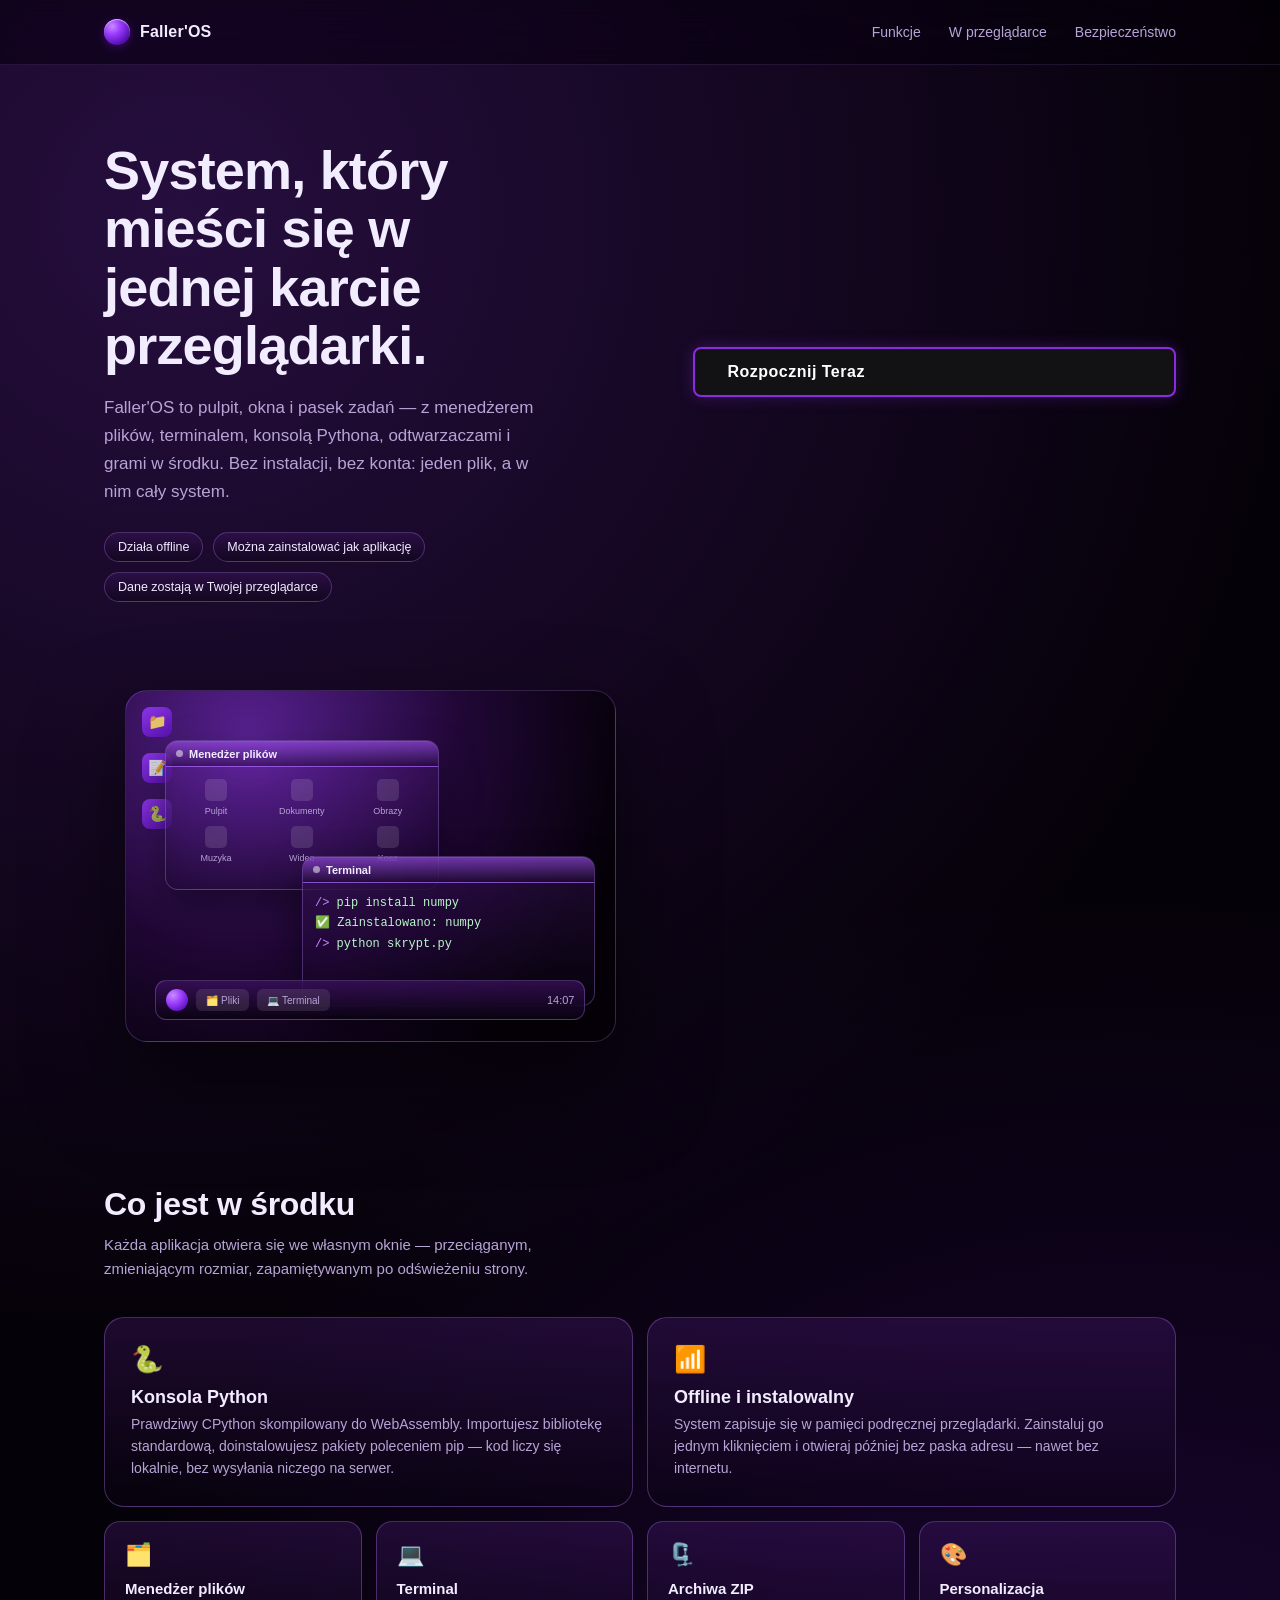
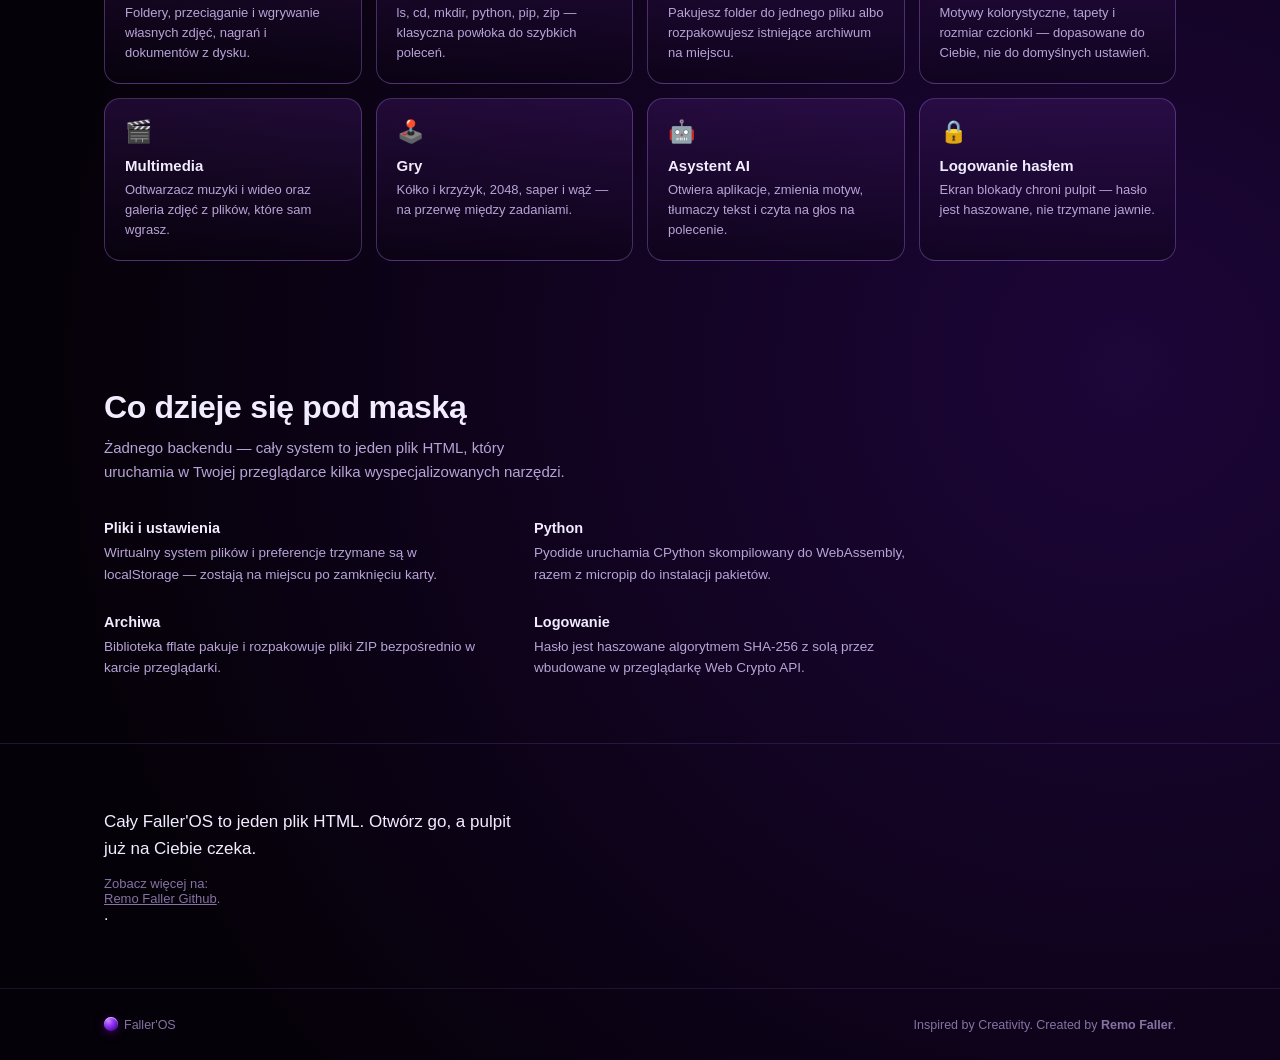
==== commit 88660070: "Add files via upload" ====
--- a/index.html
+++ b/index.html
@@ -2,2266 +2,340 @@
 <html lang="pl">
 <head>
 <meta charset="UTF-8">
-<meta name="viewport" content="width=device-width, initial-scale=1, maximum-scale=1, user-scalable=no">
-<title>Faller'OS</title>
-
-<!-- PWA: manifest, ikony, kolory paska -->
-<link rel="manifest" href="manifest.json">
-<meta name="theme-color" content="#2a0845">
-<meta name="background-color" content="#0a0212">
-<link rel="icon" type="image/png" sizes="192x192" href="icon-192.png">
-<link rel="icon" type="image/png" sizes="512x512" href="icon-512.png">
-<link rel="apple-touch-icon" href="icon-192.png">
-<meta name="mobile-web-app-capable" content="yes">
-<meta name="apple-mobile-web-app-capable" content="yes">
-<meta name="apple-mobile-web-app-status-bar-style" content="black-translucent">
-<meta name="apple-mobile-web-app-title" content="Faller'OS">
-<meta name="msapplication-TileColor" content="#2a0845">
-<meta name="msapplication-TileImage" content="icon-192.png">
+<meta name="viewport" content="width=device-width, initial-scale=1, viewport-fit=cover">
+<title>Faller'OS — system operacyjny w jednej karcie przeglądarki</title>
 <style>
 :root{
+  --bg-deep:#050108;
+  --bg-violet:#210436;
   --accent:#9B3CFF;
   --accent-2:#5B12B7;
-  --bg-desktop-1:#040107;
-  --bg-desktop-2:#210436;
-  --win-bg: linear-gradient(180deg, rgba(60,20,95,.38), rgba(10,4,18,.42));
-  --win-header: linear-gradient(180deg, rgba(170,90,255,.55) 0%, rgba(90,20,150,.4) 55%, rgba(20,6,32,.55) 100%);
-  --win-border: rgba(185,130,255,.4);
-  --text:#f2ecff;
-  --text-dim:#c3aee8;
-  --taskbar-bg: linear-gradient(180deg, rgba(70,20,110,.62) 0%, rgba(10,3,18,.82) 100%);
-  --radius:16px;
-  --font: -apple-system, BlinkMacSystemFont, "Segoe UI", Inter, Roboto, "Helvetica Neue", Arial, sans-serif;
-  color-scheme: dark;
-}
-html.theme-light{
-  --bg-desktop-1:#dfe6f5;
-  --bg-desktop-2:#c9d6ef;
-  --win-bg:#ffffffee;
-  --win-header:#eef1fb;
-  --win-border:#c3c9e0;
-  --text:#1b1e2e;
-  --text-dim:#585e7d;
-  --taskbar-bg:#ffffffcc;
-  color-scheme: light;
-}
-html.theme-contrast{
-  --accent:#ffcc00;
-  --accent-2:#00e5ff;
-  --bg-desktop-1:#000000;
-  --bg-desktop-2:#000000;
-  --win-bg:#0a0a0af5;
-  --win-header:#000000;
-  --win-border:#ffcc00;
-  --text:#ffffff;
-  --text-dim:#cccccc;
-  --taskbar-bg:#000000ee;
+  --highlight:#c98bff;
+  --ink:#f2ecff;
+  --ink-dim:#b7a4d6;
+  --ink-faint:#8672a3;
+  --glass:linear-gradient(180deg, rgba(70,25,110,.38), rgba(10,4,18,.42));
+  --glass-border:rgba(185,130,255,.32);
+  --font:-apple-system, BlinkMacSystemFont, "Segoe UI", Inter, Roboto, "Helvetica Neue", Arial, sans-serif;
+  box-sizing:border-box;
+  padding-top:env(safe-area-inset-top,0px);
+  padding-bottom:env(safe-area-inset-bottom,0px);
 }
 *{box-sizing:border-box;}
-html,body{
-  margin:0;padding:0;width:100%;height:100%;overflow:hidden;
-  font-family:var(--font);
-  color:var(--text);
-  -webkit-user-select:none;user-select:none;
-  -webkit-tap-highlight-color:transparent;
-}
-button, input, textarea, select{ font-family:inherit; color:inherit; }
-#desktop{
-  position:fixed;inset:0;
-  background: radial-gradient(circle at 20% 10%, var(--bg-desktop-2), var(--bg-desktop-1) 60%);
-  background-size:cover;background-position:center;
-  overflow:hidden;
-  transition: background .4s ease;
-}
-#desktop.custom-wallpaper{ background-image: var(--custom-wp); background-size:cover; background-position:center; }
-
-/* ---------- Desktop icons ---------- */
-#icon-layer{ position:absolute; inset:0; padding:14px; }
-.d-icon{
-  position:absolute; width:86px; height:92px;
-  display:flex; flex-direction:column; align-items:center; gap:6px;
-  padding:8px 4px; border-radius:10px; cursor:pointer;
-  text-align:center;
-}
-.d-icon.selected, .d-icon:active{ background:rgba(255,255,255,.14); }
-.d-icon .ic{
-  width:44px;height:44px;border-radius:11px;
-  display:flex;align-items:center;justify-content:center;
-  font-size:24px; background:linear-gradient(145deg,var(--accent),var(--accent-2));
-  box-shadow:0 4px 10px rgba(0,0,0,.35);
-}
-.d-icon .lb{ font-size:11.5px; line-height:1.2; color:var(--text); text-shadow:0 1px 3px rgba(0,0,0,.6); word-break:break-word; max-width:82px; }
-
-/* ---------- Windows ---------- */
-.win{
-  position:absolute; min-width:260px; min-height:180px;
-  background:var(--win-bg); border:1px solid var(--win-border);
-  border-radius:var(--radius); overflow:hidden;
-  box-shadow:0 20px 50px rgba(0,0,0,.55), inset 0 1px 0 rgba(255,255,255,.12), inset 0 0 40px rgba(155,60,255,.06);
-  backdrop-filter: blur(22px) saturate(160%);
-  -webkit-backdrop-filter: blur(22px) saturate(160%);
-  display:flex; flex-direction:column;
-  animation: winopen .16s ease;
-}
-@keyframes winopen{ from{ transform:scale(.96); opacity:0;} to{transform:scale(1);opacity:1;} }
-.win.focused{ box-shadow:0 0 0 1px rgba(185,130,255,.5), 0 28px 70px rgba(0,0,0,.6), 0 0 34px rgba(155,60,255,.35), inset 0 1px 0 rgba(255,255,255,.16); border-color:var(--accent); }
-.win-header{
-  position:relative;
-  height:42px; flex:0 0 auto; display:flex; align-items:center; gap:8px;
-  padding:0 8px 0 12px; background:var(--win-header); cursor:grab;
-  border-bottom:1px solid var(--win-border);
-  overflow:hidden;
-}
-.win-header::before{
-  content:''; position:absolute; left:0; right:0; top:0; height:50%;
-  background:linear-gradient(180deg, rgba(255,255,255,.45), rgba(255,255,255,0));
-  pointer-events:none; mix-blend-mode:overlay;
-}
-.win-header:active{cursor:grabbing;}
-.win-title{ display:flex;align-items:center;gap:8px; flex:1; font-size:13px; font-weight:600; color:var(--text); overflow:hidden;white-space:nowrap;text-overflow:ellipsis;}
-.win-title .ic{font-size:16px;}
-.win-btns{display:flex;gap:6px;}
-.win-btn{
-  width:26px;height:26px;border:none;border-radius:7px;background:transparent;color:var(--text-dim);
-  font-size:14px;cursor:pointer;display:flex;align-items:center;justify-content:center;
-}
-.win-btn:hover{background:rgba(255,255,255,.12);color:var(--text);}
-.win-btn.close:hover{background:#e5484d;color:#fff;}
-.win-body{ flex:1; overflow:auto; position:relative; color:var(--text); }
-.win-resize{ position:absolute; right:0; bottom:0; width:18px;height:18px; cursor:nwse-resize; }
-.win.maximized{ border-radius:0 !important; }
-
-/* ---------- Taskbar ---------- */
-#taskbar{
-  position:fixed; left:0; right:0; bottom:0; height:58px;
-  background:var(--taskbar-bg); backdrop-filter:blur(24px) saturate(160%); -webkit-backdrop-filter:blur(24px) saturate(160%);
-  border-top:1px solid var(--win-border);
-  box-shadow: inset 0 1px 0 rgba(255,255,255,.14), 0 -10px 30px rgba(90,20,150,.15);
-  display:flex; align-items:center; gap:8px; padding:0 10px; z-index:99999;
-}
-#start-btn{
-  position:relative; overflow:hidden;
-  display:flex;align-items:center;gap:8px; height:42px; width:42px; padding:0;border-radius:50%;
-  border:1px solid rgba(210,170,255,.5);
-  background:radial-gradient(circle at 32% 28%, #c98bff 0%, #9B3CFF 32%, #5B12B7 70%, #2a0845 100%);
-  color:#fff; justify-content:center;
-  font-weight:700; font-size:17px; cursor:pointer;
-  box-shadow:0 4px 14px rgba(90,10,150,.55), inset 0 1px 2px rgba(255,255,255,.6);
-}
-#start-btn::before{
-  content:''; position:absolute; left:8%; top:6%; width:84%; height:42%; border-radius:50% 50% 60% 60%/70% 70% 40% 40%;
-  background:linear-gradient(180deg, rgba(255,255,255,.75), rgba(255,255,255,0)); pointer-events:none;
-}
-#start-btn span.lbl{display:none;}
-#taskbar-apps{ flex:1; display:flex; gap:6px; overflow-x:auto; height:44px; align-items:center;}
-.tb-app{
-  height:38px; padding:0 12px; border-radius:9px; border:1px solid rgba(185,130,255,.18);
-  background:linear-gradient(180deg, rgba(155,80,255,.14), rgba(20,6,32,.12));
-  color:var(--text); display:flex;align-items:center;gap:6px;
-  font-size:13px; cursor:pointer; white-space:nowrap;
-}
-.tb-app.active{ border-color:var(--accent); background:linear-gradient(180deg, rgba(155,80,255,.32), rgba(20,6,32,.2)); box-shadow:inset 0 1px 0 rgba(255,255,255,.2); }
-#tray{ display:flex; align-items:center; gap:10px; color:var(--text-dim); font-size:12.5px; }
-#clock{ text-align:right; line-height:1.2; color:var(--text); font-weight:600; }
-#ai-btn{
-  width:40px;height:40px;border-radius:50%;border:none;cursor:pointer;
-  background:linear-gradient(135deg,var(--accent-2),var(--accent)); color:#fff; font-size:18px;
-  display:flex;align-items:center;justify-content:center; box-shadow:0 4px 14px rgba(0,0,0,.4);
-}
-#install-btn{
-  width:40px;height:40px;border-radius:50%;border:1px solid rgba(210,170,255,.5);cursor:pointer;
-  background:radial-gradient(circle at 30% 25%, #c98bff, #5B12B7 70%); color:#fff; font-size:17px;
-  display:flex;align-items:center;justify-content:center; box-shadow:0 4px 14px rgba(0,0,0,.4);
-  animation: installPulse 2.2s ease-in-out infinite;
-}
-@keyframes installPulse{ 0%,100%{box-shadow:0 4px 14px rgba(0,0,0,.4);} 50%{box-shadow:0 4px 18px rgba(155,60,255,.7);} }
-#lock-btn{
-  width:36px;height:36px;border-radius:50%;border:1px solid rgba(185,130,255,.3);cursor:pointer;
-  background:rgba(255,255,255,.06); color:var(--text); font-size:15px;
-  display:flex;align-items:center;justify-content:center;
-}
-#lock-btn:hover{ background:rgba(255,255,255,.14); }
-
-/* ---------- Start menu ---------- */
-#start-menu{
-  position:fixed; left:10px; bottom:68px; width:340px; max-height:70vh;
-  background:var(--win-bg); border:1px solid var(--win-border); border-radius:var(--radius);
-  backdrop-filter:blur(24px) saturate(160%); -webkit-backdrop-filter:blur(24px) saturate(160%);
-  box-shadow:0 20px 50px rgba(0,0,0,.55), inset 0 1px 0 rgba(255,255,255,.12), 0 0 30px rgba(155,60,255,.2);
-  display:none; flex-direction:column; z-index:100000; overflow:hidden;
-}
-#start-menu.open{display:flex;}
-#start-search{
-  margin:12px; padding:10px 12px; border-radius:9px; border:1px solid var(--win-border);
-  background:rgba(255,255,255,.06); color:var(--text); font-size:13px;
-}
-#start-apps{ overflow-y:auto; padding:0 8px 10px; display:grid; grid-template-columns:repeat(3,1fr); gap:6px; }
-.sm-app{
-  display:flex;flex-direction:column;align-items:center;gap:6px;padding:12px 4px;border-radius:10px;
-  background:rgba(255,255,255,.04); cursor:pointer; font-size:11.5px; text-align:center; color:var(--text);
-}
-.sm-app:hover{background:rgba(255,255,255,.12);}
-.sm-app .ic{width:36px;height:36px;border-radius:9px;display:flex;align-items:center;justify-content:center;font-size:19px;background:linear-gradient(145deg,var(--accent),var(--accent-2));}
-
-/* ---------- Context menu ---------- */
-.ctx-menu{
-  position:fixed; z-index:200000; min-width:190px; background:var(--win-header);
-  border:1px solid var(--win-border); border-radius:10px; padding:6px; box-shadow:0 20px 40px rgba(0,0,0,.5);
-  display:none;
-}
-.ctx-item{ padding:9px 12px; border-radius:7px; font-size:13px; cursor:pointer; color:var(--text); }
-.ctx-item:hover{ background:rgba(255,255,255,.1); }
-.ctx-sep{ height:1px; background:var(--win-border); margin:5px 4px; }
-
-/* ---------- Generic app UI ---------- */
-.app-pad{ padding:14px; height:100%; overflow:auto; }
-.btn{
-  border:1px solid var(--win-border); background:rgba(255,255,255,.06); color:var(--text);
-  padding:7px 12px; border-radius:8px; font-size:12.5px; cursor:pointer;
-}
-.btn:hover{background:rgba(255,255,255,.14);}
-.btn.primary{ background:linear-gradient(135deg,var(--accent),var(--accent-2)); border:none; color:#fff; font-weight:600;}
-.input, textarea.ta{
-  width:100%; border:1px solid var(--win-border); background:rgba(255,255,255,.05); color:var(--text);
-  padding:8px 10px; border-radius:8px; font-size:13px;
-}
-textarea.ta{ resize:none; font-family:'SFMono-Regular',Consolas,Menlo,monospace; }
-::-webkit-scrollbar{width:10px;height:10px;}
-::-webkit-scrollbar-thumb{background:rgba(255,255,255,.15);border-radius:6px;}
-::-webkit-scrollbar-track{background:transparent;}
-
-/* File manager */
-.fm-wrap{display:flex; height:100%; flex-direction:column;}
-.fm-toolbar{display:flex; align-items:center; gap:6px; padding:8px; border-bottom:1px solid var(--win-border); flex-wrap:wrap;}
-.fm-path{flex:1; font-size:12px; color:var(--text-dim); overflow:hidden;text-overflow:ellipsis;white-space:nowrap;}
-.fm-body{flex:1; overflow:auto; padding:10px; display:grid; grid-template-columns:repeat(auto-fill,minmax(84px,1fr)); gap:6px; align-content:start;}
-.fm-item{display:flex;flex-direction:column;align-items:center;gap:5px;padding:8px 4px;border-radius:9px;cursor:pointer;font-size:11px;text-align:center;}
-.fm-item:hover{background:rgba(255,255,255,.08);}
-.fm-item.selected{background:rgba(255,255,255,.16);outline:1px solid var(--accent);}
-.fm-item .ic{font-size:30px;}
-.fm-item .nm{max-width:80px;word-break:break-word;line-height:1.15;}
-.fm-item.dragover{outline:2px dashed var(--accent-2);}
-
-/* calculator */
-.calc{display:flex;flex-direction:column;height:100%;padding:10px;gap:8px;}
-.calc-screen{background:rgba(255,255,255,.05); border-radius:10px; padding:14px; text-align:right; font-size:28px; font-weight:600; min-height:56px; word-break:break-all;}
-.calc-grid{flex:1; display:grid; grid-template-columns:repeat(4,1fr); gap:6px;}
-.calc-key{border:none;border-radius:9px;background:rgba(255,255,255,.07);color:var(--text);font-size:17px;cursor:pointer;}
-.calc-key:hover{background:rgba(255,255,255,.16);}
-.calc-key.op{background:linear-gradient(135deg,var(--accent),var(--accent-2));color:#fff;}
-.calc-key.eq{background:var(--accent-2);color:#fff;}
-
-/* terminal */
-.term{background:#0b0c14; height:100%; padding:10px; font-family:Menlo,Consolas,monospace; font-size:13px; color:#8ef58e; overflow:auto;}
-.term-line{white-space:pre-wrap; word-break:break-word;}
-.term-input-row{display:flex; gap:6px;}
-.term-input-row input{flex:1;background:transparent;border:none;color:#eafff0;font-family:inherit;font-size:13px;outline:none;}
-.term-prompt{color:#6C63FF;}
-
-/* photo/media */
-.gallery-grid{display:grid;grid-template-columns:repeat(auto-fill,minmax(110px,1fr));gap:8px;padding:10px;}
-.gallery-grid img{width:100%;height:100px;object-fit:cover;border-radius:8px;cursor:pointer;border:1px solid var(--win-border);}
-.viewer{position:absolute;inset:0;background:#000;display:flex;align-items:center;justify-content:center;flex-direction:column;}
-.viewer img{max-width:92%;max-height:82%;object-fit:contain;}
-.viewer .vbar{position:absolute;top:8px;right:8px;display:flex;gap:6px;}
-.viewer .nav{position:absolute;top:50%;transform:translateY(-50%);background:rgba(255,255,255,.15);border:none;color:#fff;font-size:22px;width:40px;height:40px;border-radius:50%;cursor:pointer;}
-
-/* theme app */
-.theme-swatches{display:flex;gap:10px;flex-wrap:wrap;}
-.swatch{width:70px;height:50px;border-radius:9px;cursor:pointer;border:2px solid transparent;}
-.swatch.active{border-color:var(--accent);}
-
-/* AI assistant panel */
-#ai-panel{
-  position:fixed; right:12px; bottom:74px; width:320px; max-height:70vh;
-  background:var(--win-bg); border:1px solid var(--win-border); border-radius:var(--radius);
-  backdrop-filter:blur(24px) saturate(160%); -webkit-backdrop-filter:blur(24px) saturate(160%);
-  box-shadow:0 20px 50px rgba(0,0,0,.55), inset 0 1px 0 rgba(255,255,255,.12), 0 0 30px rgba(155,60,255,.2);
-  display:none; flex-direction:column; z-index:100000; overflow:hidden;
-}
-#ai-panel.open{display:flex;}
-#ai-log{flex:1;overflow-y:auto;padding:12px;display:flex;flex-direction:column;gap:8px;font-size:13px;}
-.ai-msg{padding:8px 10px;border-radius:10px;max-width:88%;}
-.ai-msg.bot{background:rgba(255,255,255,.08);align-self:flex-start;}
-.ai-msg.me{background:linear-gradient(135deg,var(--accent),var(--accent-2));color:#fff;align-self:flex-end;}
-#ai-inrow{display:flex;gap:6px;padding:10px;border-top:1px solid var(--win-border);}
-#ai-inrow input{flex:1;}
-
-/* Games common */
-.game-wrap{display:flex;flex-direction:column;align-items:center;justify-content:center;height:100%;gap:10px;padding:10px;}
-.ttt-grid{display:grid;grid-template-columns:repeat(3,64px);grid-template-rows:repeat(3,64px);gap:6px;}
-.ttt-cell{background:rgba(255,255,255,.07);border-radius:9px;font-size:30px;display:flex;align-items:center;justify-content:center;cursor:pointer;}
-.g2048-grid{display:grid;grid-template-columns:repeat(4,64px);grid-template-rows:repeat(4,64px);gap:6px;background:rgba(0,0,0,.2);padding:6px;border-radius:10px;}
-.g2048-cell{border-radius:7px;display:flex;align-items:center;justify-content:center;font-weight:700;font-size:20px;background:rgba(255,255,255,.06);}
-.mine-grid{display:grid; gap:2px; }
-.mine-cell{width:26px;height:26px;background:rgba(255,255,255,.09);display:flex;align-items:center;justify-content:center;font-size:13px;cursor:pointer;border-radius:3px;}
-.mine-cell.open{background:rgba(255,255,255,.02);}
-.mine-cell.mine{background:#e5484d;}
-
-/* responsive / mobile */
-@media (max-width:720px){
-  .win{ min-width:0 !important; }
-  .win.mobile-full{ left:0 !important; top:0 !important; width:100% !important; height:calc(100% - 56px) !important; border-radius:0; }
-  .d-icon{width:74px;}
-  #start-menu{width:92vw; left:4vw;}
-  #ai-panel{width:92vw; right:4vw;}
-}
-
-.empty-hint{color:var(--text-dim); font-size:12.5px; padding:20px; text-align:center;}
-
-/* ---------- Ekran logowania ---------- */
-#lock-screen{
-  position:fixed; inset:0; z-index:999999;
-  display:flex; flex-direction:column; align-items:center; justify-content:center; gap:6px;
-  background: radial-gradient(circle at 25% 15%, #3a1257 0%, #12041e 55%, #030106 100%);
-  color:#fff;
-}
-#lock-clock{ font-size:clamp(48px,10vw,86px); font-weight:200; letter-spacing:2px; text-shadow:0 4px 30px rgba(155,60,255,.5); }
-#lock-date{ font-size:14px; color:#c3aee8; margin-bottom:22px; text-transform:capitalize; }
-#lock-box{
-  width:280px; display:flex; flex-direction:column; gap:10px; align-items:center;
-  background:linear-gradient(180deg, rgba(60,20,95,.4), rgba(10,4,18,.5));
-  border:1px solid rgba(185,130,255,.35); border-radius:18px; padding:26px 22px;
-  backdrop-filter:blur(20px) saturate(160%); -webkit-backdrop-filter:blur(20px) saturate(160%);
-  box-shadow:0 30px 70px rgba(0,0,0,.55), inset 0 1px 0 rgba(255,255,255,.14);
-}
-#lock-box.shake{ animation: shake .4s; }
-@keyframes shake{ 10%,90%{transform:translateX(-2px);} 20%,80%{transform:translateX(4px);} 30%,50%,70%{transform:translateX(-8px);} 40%,60%{transform:translateX(8px);} }
-#lock-avatar{
-  width:64px;height:64px;border-radius:50%;display:flex;align-items:center;justify-content:center;font-size:28px;
-  background:radial-gradient(circle at 32% 28%, #c98bff 0%, #9B3CFF 32%, #5B12B7 70%, #2a0845 100%);
-  box-shadow:0 6px 18px rgba(90,10,150,.55), inset 0 1px 2px rgba(255,255,255,.6);
-}
-#lock-title{ font-size:17px; font-weight:700; }
-#lock-box input{ text-align:center; }
-#lock-error{ color:#ff8b8b; font-size:12px; min-height:14px; text-align:center; }
-#lock-reset-hint{ font-size:11px; color:var(--text-dim); text-align:center; margin-top:4px; }
-#lock-reset-link{ text-decoration:underline; cursor:pointer; }
-#lock-screen.unlocked{ display:none; }
+html{ scroll-padding-top:70px; scroll-behavior:smooth; }
+body{
+  margin:0; font-family:var(--font); color:var(--ink);
+  background:
+    radial-gradient(circle at 14% 8%, rgba(155,60,255,.22), transparent 42%),
+    radial-gradient(circle at 88% 74%, rgba(91,18,183,.28), transparent 48%),
+    var(--bg-deep);
+  -webkit-font-smoothing:antialiased;
+  overflow-x:hidden;
+}
+a{ color:inherit; }
+img{ max-width:100%; }
+.wrap{ max-width:1120px; margin:0 auto; padding:0 24px; }
+
+/* ---------------- nav ---------------- */
+header{
+  position:sticky; top:0; z-index:50;
+  padding-top:env(safe-area-inset-top,0px);
+  background:rgba(5,1,8,.55); backdrop-filter:blur(16px) saturate(140%); -webkit-backdrop-filter:blur(16px) saturate(140%);
+  border-bottom:1px solid rgba(185,130,255,.14);
+}
+nav.wrap{ display:flex; align-items:center; justify-content:space-between; height:64px; }
+.brand{ display:flex; align-items:center; gap:10px; font-weight:700; font-size:16px; letter-spacing:.2px; }
+.orb{
+  width:26px; height:26px; border-radius:50%; flex:0 0 auto;
+  background:radial-gradient(circle at 32% 28%, var(--highlight) 0%, var(--accent) 32%, var(--accent-2) 70%, #2a0845 100%);
+  box-shadow:0 2px 10px rgba(90,10,150,.6), inset 0 1px 1px rgba(255,255,255,.6);
+}
+.navlinks{ display:flex; gap:28px; font-size:14px; color:var(--ink-dim); }
+.navlinks a{ text-decoration:none; }
+.navlinks a:hover{ color:var(--ink); }
+@media (max-width:640px){ .navlinks{ display:none; } }
+
+/* ---------------- hero ---------------- */
+.hero{ padding:76px 0 64px; }
+.hero-grid{ display:grid; grid-template-columns:1.05fr 0.95fr; gap:56px; align-items:center; }
+@media (max-width:880px){ .hero-grid{ grid-template-columns:1fr; gap:44px; } }
+
+h1{
+  font-size:clamp(34px,5.4vw,54px); line-height:1.08; letter-spacing:-.015em; font-weight:750;
+  margin:0 0 20px;
+  max-width:15ch;
+}
+.hero p.lead{
+  font-size:17px; line-height:1.65; color:var(--ink-dim); max-width:46ch; margin:0 0 26px;
+}
+.badges{ display:flex; flex-wrap:wrap; gap:10px; }
+.badge{
+  font-size:12.5px; color:var(--ink); border:1px solid var(--glass-border); background:var(--glass);
+  padding:7px 13px; border-radius:100px; backdrop-filter:blur(10px);
+}
+
+/* ---------------- desktop mockup (czysty CSS/HTML) ---------------- */
+.mock-stage{ position:relative; height:400px; }
+.mock-floor{
+  position:absolute; inset:8% 4% 4%; border-radius:22px; overflow:hidden;
+  background:
+    radial-gradient(circle at 25% 15%, rgba(155,60,255,.5) 0%, rgba(42,8,69,.6) 45%, rgba(5,1,8,.9) 80%);
+  border:1px solid rgba(185,130,255,.25);
+  box-shadow:0 40px 90px rgba(0,0,0,.55);
+  animation:mockIn .5s ease both;
+}
+@keyframes mockIn{ from{ opacity:0; transform:translateY(14px) scale(.98); } to{ opacity:1; transform:none; } }
+.mock-icons{ position:absolute; top:16px; left:16px; display:flex; flex-direction:column; gap:16px; }
+.mock-icons span{
+  width:30px; height:30px; border-radius:8px; display:flex; align-items:center; justify-content:center;
+  font-size:15px; background:linear-gradient(145deg,var(--accent),var(--accent-2)); opacity:.85;
+}
+.mock-win{
+  position:absolute; border-radius:13px; overflow:hidden; border:1px solid var(--glass-border);
+  background:var(--glass); backdrop-filter:blur(14px);
+  box-shadow:0 18px 40px rgba(0,0,0,.45), inset 0 1px 0 rgba(255,255,255,.12);
+  animation:mockIn .55s ease both;
+}
+.mock-win .bar{
+  height:26px; display:flex; align-items:center; gap:6px; padding:0 10px; font-size:11px; font-weight:600;
+  background:linear-gradient(180deg, rgba(170,90,255,.55), rgba(20,6,32,.4));
+  border-bottom:1px solid var(--glass-border);
+}
+.mock-win .dot{ width:7px; height:7px; border-radius:50%; background:rgba(255,255,255,.5); }
+.mock-win.files{ width:56%; left:8%; top:14%; height:150px; animation-delay:.05s; }
+.mock-win.files .body{ padding:12px; display:grid; grid-template-columns:repeat(3,1fr); gap:10px; }
+.mock-win.files .item{ display:flex; flex-direction:column; align-items:center; gap:5px; font-size:9px; color:var(--ink-dim); }
+.mock-win.files .item .ic{ width:22px; height:22px; border-radius:5px; background:rgba(255,255,255,.12); }
+.mock-win.term{ width:60%; right:4%; bottom:10%; height:150px; animation-delay:.15s; }
+.mock-win.term .body{ padding:10px 12px; font:12px/1.7 ui-monospace, SFMono-Regular, Menlo, Consolas, monospace; color:#b9f6c8; }
+.mock-win.term .p{ color:var(--highlight); }
+.mock-taskbar{
+  position:absolute; left:6%; right:6%; bottom:6%; height:40px; border-radius:11px;
+  display:flex; align-items:center; gap:8px; padding:0 10px;
+  background:linear-gradient(180deg, rgba(70,20,110,.62), rgba(10,3,18,.82));
+  border:1px solid var(--glass-border); backdrop-filter:blur(10px);
+}
+.mock-taskbar .torb{
+  width:22px;height:22px;border-radius:50%;
+  background:radial-gradient(circle at 32% 28%, var(--highlight), var(--accent) 40%, var(--accent-2) 80%);
+}
+.mock-taskbar .pill{ height:22px; padding:0 10px; border-radius:6px; background:rgba(255,255,255,.1); font-size:10px; display:flex; align-items:center; color:var(--ink-dim); }
+.mock-taskbar .clock{ margin-left:auto; font-size:11px; color:var(--ink-dim); }
+
+/* ---------------- sekcje ---------------- */
+section{ padding:64px 0; }
+h2{ font-size:clamp(24px,3.4vw,32px); letter-spacing:-.01em; margin:0 0 10px; font-weight:700; }
+.section-lead{ color:var(--ink-dim); max-width:56ch; margin:0 0 36px; line-height:1.6; font-size:15px; }
+
+/* bento grid funkcji */
+.bento{ display:grid; grid-template-columns:repeat(4,1fr); gap:14px; }
+@media (max-width:880px){ .bento{ grid-template-columns:repeat(2,1fr); } }
+@media (max-width:520px){ .bento{ grid-template-columns:1fr; } }
+.tile{
+  border:1px solid var(--glass-border); background:var(--glass); border-radius:16px; padding:20px;
+  transition:transform .18s ease, border-color .18s ease;
+}
+.tile:hover{ transform:translateY(-3px); border-color:rgba(185,130,255,.55); }
+.tile .ic{ font-size:22px; margin-bottom:12px; display:block; }
+.tile h3{ margin:0 0 6px; font-size:15px; font-weight:650; }
+.tile p{ margin:0; font-size:13px; line-height:1.55; color:var(--ink-dim); }
+.tile.big{ grid-column:span 2; border-radius:20px; padding:26px; }
+.tile.big .ic{ font-size:26px; }
+.tile.big h3{ font-size:18px; }
+.tile.big p{ font-size:14px; }
+@media (max-width:880px){ .tile.big{ grid-column:span 2; } }
+@media (max-width:520px){ .tile.big{ grid-column:span 1; } }
+
+/* technologia */
+.tech{ display:grid; grid-template-columns:repeat(2,1fr); gap:28px 40px; max-width:820px; }
+@media (max-width:640px){ .tech{ grid-template-columns:1fr; } }
+.tech-item h4{ margin:0 0 6px; font-size:14.5px; font-weight:650; }
+.tech-item p{ margin:0; font-size:13.5px; line-height:1.6; color:var(--ink-dim); }
+
+/* zamknięcie */
+.closing{ text-align:left; border-top:1px solid rgba(185,130,255,.15); }
+.closing p{ font-size:17px; line-height:1.6; color:var(--ink); max-width:44ch; margin:0; }
+.closing .fine{ margin-top:14px; font-size:13px; color:var(--ink-faint); }
+
+footer{ padding:28px 0 calc(28px + env(safe-area-inset-bottom,0px)); border-top:1px solid rgba(185,130,255,.12); }
+footer .wrap{ display:flex; justify-content:space-between; align-items:center; flex-wrap:wrap; gap:10px; font-size:12.5px; color:var(--ink-faint); }
+
+:focus-visible{ outline:2px solid var(--highlight); outline-offset:3px; }
+@media (prefers-reduced-motion: reduce){ *{ animation-duration:.001ms !important; animation-iteration-count:1 !important; scroll-behavior:auto !important; } }
 </style>
 </head>
 <body>
 
-<div id="lock-screen">
-  <div id="lock-clock">--:--</div>
-  <div id="lock-date"></div>
-  <div id="lock-box">
-    <div id="lock-avatar">⬡</div>
-    <div id="lock-title">Faller'OS</div>
-    <div id="lock-sub" class="empty-hint" style="padding:0 0 8px;"></div>
-    <input type="password" id="lock-pass" class="input" placeholder="Hasło" autocomplete="current-password">
-    <input type="password" id="lock-pass2" class="input" placeholder="Powtórz hasło" style="display:none;">
-    <button class="btn primary" id="lock-submit" style="width:100%;">Zaloguj</button>
-    <div id="lock-error"></div>
-    <div id="lock-reset-hint">Zapomniałeś hasła? <span id="lock-reset-link">Zresetuj logowanie</span></div>
-  </div>
-</div>
-
-<div id="desktop">
-  <div id="icon-layer"></div>
-</div>
-
-<div id="windows-layer"></div>
-
-<div id="start-menu">
-  <input id="start-search" class="input" placeholder="Szukaj aplikacji…">
-  <div id="start-apps"></div>
-</div>
-
-<div id="ai-panel">
-  <div style="padding:12px;border-bottom:1px solid var(--win-border);font-weight:700;display:flex;align-items:center;gap:8px;">
-    <span>🤖</span> Asystent FallerAI
-  </div>
-  <div id="ai-log"></div>
-  <div id="ai-inrow">
-    <input id="ai-input" class="input" placeholder="Napisz polecenie…">
-    <button class="btn primary" id="ai-send">Wyślij</button>
-  </div>
-</div>
-
-<div id="ctx-menu" class="ctx-menu"></div>
-
-<div id="taskbar">
-  <button id="start-btn" title="Start">⊞</button>
-  <div id="taskbar-apps"></div>
-  <div id="tray">
-    <button id="lock-btn" title="Zablokuj system">🔒</button>
-    <button id="install-btn" title="Zainstaluj Faller'OS" style="display:none;">⤓</button>
-    <button id="ai-btn" title="Asystent AI">🤖</button>
-    <div id="clock">--:--<br><span id="clock-date" style="font-weight:400;">--</span></div>
-  </div>
-</div>
-
-<script>
-/* =========================================================================
-   LOGOWANIE — ekran blokady wymagający hasła przed wejściem do systemu.
-   Uwaga: to zabezpieczenie działa wyłącznie po stronie przeglądarki
-   (hasło jest haszowane z solą i trzymane w localStorage) — chroni przed
-   przypadkowym dostępem, ale nie jest to szyfrowanie danych ani prawdziwe
-   bezpieczeństwo wobec kogoś z dostępem do narzędzi developerskich.
-   ========================================================================= */
-(function(){
-"use strict";
-const LS_AUTH = 'fallers_os_auth_v1';
-
-function lsGetRaw(key){ try{ return localStorage.getItem(key); }catch(e){ return null; } }
-function lsSetRaw(key,val){ try{ localStorage.setItem(key,val); }catch(e){} }
-function lsDelRaw(key){ try{ localStorage.removeItem(key); }catch(e){} }
-function safeParse(s,fb){ try{ return JSON.parse(s); }catch(e){ return fb; } }
-
-function randomHex(len){
-  const bytes = new Uint8Array(len);
-  if(window.crypto && crypto.getRandomValues) crypto.getRandomValues(bytes);
-  else for(let i=0;i<len;i++) bytes[i]=Math.floor(Math.random()*256);
-  return Array.from(bytes).map(b=>b.toString(16).padStart(2,'0')).join('');
-}
-async function sha256Hex(str){
-  if(window.crypto && crypto.subtle){
-    try{
-      const enc = new TextEncoder().encode(str);
-      const buf = await crypto.subtle.digest('SHA-256', enc);
-      return Array.from(new Uint8Array(buf)).map(b=>b.toString(16).padStart(2,'0')).join('');
-    }catch(e){ /* przechodzimy do fallbacku poniżej */ }
+<header>
+  <nav class="wrap">
+    <div class="brand"><span class="orb"></span>Faller'OS</div>
+    <div class="navlinks">
+      <a href="#funkcje">Funkcje</a>
+      <a href="#technologia">W przeglądarce</a>
+      <a href="#bezpieczenstwo">Bezpieczeństwo</a>
+    </div>
+  </nav>
+</header>
+
+<section class="hero">
+  <div class="wrap hero-grid">
+    <div>
+      <h1>System, który mieści się w jednej karcie przeglądarki.</h1>
+      <p class="lead">Faller'OS to pulpit, okna i pasek zadań — z menedżerem plików, terminalem, konsolą Pythona, odtwarzaczami i grami w środku. Bez instalacji, bez konta: jeden plik, a w nim cały system.</p>
+      <div class="badges">
+        <span class="badge">Działa offline</span>
+        <span class="badge">Można zainstalować jak aplikację</span>
+        <span class="badge">Dane zostają w Twojej przeglądarce</span>
+      </div>
+    </div>
+
+<a href="system.html" class="purple-dark-btn">Rozpocznij Teraz</a>
+
+<style>
+  .purple-dark-btn {
+    /* Układ i tekst */
+    display: inline-block;
+    padding: 14px 32px;
+    font-family: 'Segoe UI', Roboto, Helvetica, Arial, sans-serif;
+    font-size: 16px;
+    font-weight: 600;
+    letter-spacing: 0.5px; /* Nowoczesne, lekkie rozstrzelenie liter */
+    text-decoration: none;
+    
+    /* Kolorystyka i krawędzie */
+    color: #ffffff;
+    background: #121214; /* Bardzo ciemny szary/czarny */
+    border: 2px solid #8a2be2; /* Fioletowa ramka */
+    border-radius: 8px; /* Nowoczesne, delikatne zaokrąglenie */
+    
+    /* Neonowy cień i płynna animacja */
+    box-shadow: 0 0 15px rgba(138, 43, 226, 0.3);
+    transition: all 0.3s cubic-bezier(0.4, 0, 0.2, 1);
+    cursor: pointer;
   }
-  // prosty fallback (gdy Web Crypto niedostępne, np. bardzo stara przeglądarka)
-  let h1=0, h2=0;
-  for(let i=0;i<str.length;i++){ h1=(Math.imul(31,h1)+str.charCodeAt(i))|0; h2=(Math.imul(131,h2)+str.charCodeAt(i))|0; }
-  return 'fb'+(h1>>>0).toString(16)+(h2>>>0).toString(16);
-}
-function getAuth(){ return safeParse(lsGetRaw(LS_AUTH), null); }
-function saveAuth(a){ lsSetRaw(LS_AUTH, JSON.stringify(a)); }
-
-const screenEl = document.getElementById('lock-screen');
-const boxEl = document.getElementById('lock-box');
-const subEl = document.getElementById('lock-sub');
-const pass1 = document.getElementById('lock-pass');
-const pass2 = document.getElementById('lock-pass2');
-const submitBtn = document.getElementById('lock-submit');
-const errEl = document.getElementById('lock-error');
-const resetLink = document.getElementById('lock-reset-link');
-
-let mode = 'login'; // 'login' | 'setup'
-
-function refreshMode(){
-  const auth = getAuth();
-  mode = auth ? 'login' : 'setup';
-  pass1.value=''; pass2.value=''; errEl.textContent='';
-  if(mode==='setup'){
-    subEl.textContent = 'Ustaw hasło, aby zabezpieczyć dostęp do systemu.';
-    pass2.style.display='block';
-    submitBtn.textContent = 'Ustaw hasło i zaloguj';
-    document.getElementById('lock-reset-hint').style.display='none';
-  } else {
-    subEl.textContent = 'Podaj hasło, aby się zalogować.';
-    pass2.style.display='none';
-    submitBtn.textContent = 'Zaloguj';
-    document.getElementById('lock-reset-hint').style.display='block';
+
+  /* Efekt po najechaniu myszką (Hover) */
+  .purple-dark-btn:hover {
+    color: #ffffff;
+    background: linear-gradient(135deg, #8a2be2, #4a00e0); /* Pełny fioletowy gradient */
+    border-color: transparent; /* Ukrycie ramki na rzecz gradientu */
+    transform: translateY(-3px); /* Uniesienie przycisku */
+    box-shadow: 0 8px 25px rgba(138, 43, 226, 0.6); /* Mocniejszy efekt neonu */
   }
-  pass1.focus();
-}
-
-function showError(msg){
-  errEl.textContent = msg;
-  boxEl.classList.remove('shake'); void boxEl.offsetWidth; boxEl.classList.add('shake');
-}
-
-function unlock(){
-  screenEl.classList.add('unlocked');
-}
-function lockNow(){
-  refreshMode();
-  screenEl.classList.remove('unlocked');
-}
-
-async function submit(){
-  const auth = getAuth();
-  if(mode==='setup'){
-    const p1=pass1.value, p2=pass2.value;
-    if(p1.length<4){ showError('Hasło musi mieć min. 4 znaki.'); return; }
-    if(p1!==p2){ showError('Hasła nie są identyczne.'); return; }
-    const salt = randomHex(16);
-    const hash = await sha256Hex(salt+p1);
-    saveAuth({salt, hash});
-    unlock();
-  } else {
-    const p1=pass1.value;
-    if(!auth){ refreshMode(); return; }
-    const hash = await sha256Hex(auth.salt+p1);
-    if(hash===auth.hash){ unlock(); }
-    else { showError('Nieprawidłowe hasło.'); pass1.value=''; pass1.focus(); }
+
+  /* Efekt kliknięcia (Active) */
+  .purple-dark-btn:active {
+    transform: translateY(-1px);
+    box-shadow: 0 4px 12px rgba(138, 43, 226, 0.4);
   }
-}
-submitBtn.addEventListener('click', submit);
-[pass1,pass2].forEach(inp=> inp.addEventListener('keydown', e=>{ if(e.key==='Enter') submit(); }));
-resetLink.addEventListener('click', ()=>{
-  if(confirm('To usunie zapisane hasło logowania (pliki i ustawienia systemu pozostaną nietknięte). Będziesz mógł ustawić nowe hasło. Kontynuować?')){
-    lsDelRaw(LS_AUTH);
-    refreshMode();
-  }
-});
-
-// zegar na ekranie logowania
-function tickLockClock(){
-  const d = new Date();
-  document.getElementById('lock-clock').textContent = d.toLocaleTimeString('pl-PL',{hour:'2-digit',minute:'2-digit'});
-  document.getElementById('lock-date').textContent = d.toLocaleDateString('pl-PL',{weekday:'long', day:'numeric', month:'long'});
-}
-tickLockClock(); setInterval(tickLockClock, 1000);
-
-refreshMode();
-
-window.NimbusAuth = {
-  isConfigured: ()=> !!getAuth(),
-  lock: lockNow,
-  async changePassword(oldPass, newPass){
-    const auth = getAuth();
-    if(auth){
-      const h = await sha256Hex(auth.salt+oldPass);
-      if(h!==auth.hash) return {ok:false, error:'Nieprawidłowe obecne hasło.'};
-    }
-    if(newPass.length<4) return {ok:false, error:'Nowe hasło musi mieć min. 4 znaki.'};
-    const salt = randomHex(16);
-    const hash = await sha256Hex(salt+newPass);
-    saveAuth({salt,hash});
-    return {ok:true};
-  },
-  disable(){ lsDelRaw(LS_AUTH); },
-};
-})();
-</script>
-
-<script>
-/* =========================================================================
-   Faller'OS — silnik systemu (storage, FS, okna, pulpit, pasek zadań)
-   ========================================================================= */
-(function(){
-"use strict";
-
-const LS_FS = 'nimbusos_fs_v1';
-const LS_SETTINGS = 'nimbusos_settings_v1';
-const LS_LAYOUT = 'nimbusos_layout_v1';
-
-function uid(){ return 'id'+Math.random().toString(36).slice(2)+Date.now().toString(36); }
-function safeParse(s,fallback){ try{ return JSON.parse(s); }catch(e){ return fallback; } }
-
-/* ---------------- Storage: local persistence (works when the file is
-   saved and opened from disk / a local server; in some sandboxed preview
-   contexts a browser may restrict localStorage for local files). --------- */
-let storageOK = true;
-try{ localStorage.setItem('__t','1'); localStorage.removeItem('__t'); }catch(e){ storageOK=false; }
-let memoryStore = {};
-function lsGet(key){
-  if(storageOK){ return localStorage.getItem(key); }
-  return memoryStore[key] || null;
-}
-function lsSet(key,val){
-  if(storageOK){ try{ localStorage.setItem(key,val); }catch(e){ memoryStore[key]=val; } }
-  else memoryStore[key]=val;
-}
-
-/* ---------------- Filesystem ---------------- */
-function defaultFS(){
-  return {
-    root:{ type:'folder', children:{
-      'Pulpit': { type:'folder', children:{
-        'Witaj w Faller\'OS.txt': fileNode('txt','Cześć! 👋\n\nTo jest Faller\'OS — system operacyjny działający w przeglądarce.\n\n- Kliknij dwukrotnie ikonę, aby otworzyć aplikację.\n- Przeciągaj okna za pasek tytułu.\n- Wszystko zapisuje się automatycznie lokalnie.\n- Kliknij przycisk 🤖, aby porozmawiać z asystentem AI.\n\nMiłej zabawy!','text/plain'),
-      }},
-      'Dokumenty': { type:'folder', children:{
-        'Notatki.txt': fileNode('txt','Twoje notatki...', 'text/plain'),
-        'Przykład.py': fileNode('py', `# Przykładowy skrypt Pythona — kliknij dwukrotnie, aby otworzyć w Konsoli Python
-print("Cześć z Pythona w Faller'OS! 🐍")
-
-for i in range(1, 6):
-    print(i, '*', i, '=', i*i)
-`, 'text/x-python')
-      }},
-      'Obrazy': { type:'folder', children:{} },
-      'Muzyka': { type:'folder', children:{} },
-      'Wideo': { type:'folder', children:{} },
-      'Kosz': { type:'folder', trash:true, children:{} },
-    }}
-  };
-}
-function fileNode(ext, content, mime){
-  return { type:'file', ext, content, mime: mime||'text/plain', modified: Date.now() };
-}
-
-let FS = safeParse(lsGet(LS_FS), null) || defaultFS();
-function saveFS(){ lsSet(LS_FS, JSON.stringify(FS)); }
-
-function getNode(pathArr){
-  let n = FS.root;
-  for(const p of pathArr){
-    if(!n || n.type!=='folder' || !n.children || !n.children[p]) return null;
-    n = n.children[p];
-  }
-  return n;
-}
-function getParentAndName(pathArr){
-  const name = pathArr[pathArr.length-1];
-  const parent = getNode(pathArr.slice(0,-1));
-  return {parent, name};
-}
-function listDir(pathArr){
-  const n = getNode(pathArr);
-  if(!n || n.type!=='folder') return [];
-  return Object.keys(n.children).sort((a,b)=>{
-    const A=n.children[a], B=n.children[b];
-    if(A.type!==B.type) return A.type==='folder' ? -1 : 1;
-    return a.localeCompare(b,'pl');
-  }).map(name=>({name, node:n.children[name]}));
-}
-function uniqueName(dirNode, base){
-  if(!dirNode.children[base]) return base;
-  let i=2;
-  const dot = base.lastIndexOf('.');
-  const stem = dot>0 ? base.slice(0,dot) : base;
-  const ext = dot>0 ? base.slice(dot) : '';
-  while(dirNode.children[stem+' ('+i+')'+ext]) i++;
-  return stem+' ('+i+')'+ext;
-}
-function createFolder(pathArr, name){
-  const dir = getNode(pathArr); if(!dir||dir.type!=='folder') return null;
-  const n = uniqueName(dir, name||'Nowy folder');
-  dir.children[n] = {type:'folder', children:{}};
-  saveFS(); return n;
-}
-function createFile(pathArr, name, ext, content, mime){
-  const dir = getNode(pathArr); if(!dir||dir.type!=='folder') return null;
-  const n = uniqueName(dir, name);
-  dir.children[n] = fileNode(ext, content, mime);
-  saveFS(); return n;
-}
-function deleteNode(pathArr, toTrash){
-  const {parent,name} = getParentAndName(pathArr);
-  if(!parent) return;
-  if(toTrash && pathArr[0]!=='Kosz'){
-    const trash = getNode(['Kosz']);
-    const nn = uniqueName(trash, name);
-    trash.children[nn] = parent.children[name];
-    delete parent.children[name];
-  } else {
-    delete parent.children[name];
-  }
-  saveFS();
-}
-function renameNode(pathArr, newName){
-  const {parent,name} = getParentAndName(pathArr);
-  if(!parent || !newName || newName===name) return false;
-  if(parent.children[newName]) return false;
-  parent.children[newName] = parent.children[name];
-  delete parent.children[name];
-  saveFS(); return true;
-}
-function moveNode(srcPathArr, destDirPathArr){
-  const {parent,name} = getParentAndName(srcPathArr);
-  const dest = getNode(destDirPathArr);
-  if(!parent||!dest||dest.type!=='folder') return false;
-  if(JSON.stringify(srcPathArr.slice(0,-1))===JSON.stringify(destDirPathArr)) return false;
-  const nn = uniqueName(dest, name);
-  dest.children[nn] = parent.children[name];
-  delete parent.children[name];
-  saveFS(); return true;
-}
-function pathToStr(pathArr){ return '/'+pathArr.join('/'); }
-
-/* ---------------- Settings / Theme ---------------- */
-let SETTINGS = safeParse(lsGet(LS_SETTINGS), null) || {
-  theme:'dark', wallpaperPreset:'aero', customWallpaper:null, fontScale:1
-};
-function saveSettings(){ lsSet(LS_SETTINGS, JSON.stringify(SETTINGS)); }
-
-const WALLPAPERS = {
-  aero:'radial-gradient(circle at 22% 12%, #6a1fc2 0%, #2a0845 42%, #050108 78%)',
-  nebula:'radial-gradient(circle at 20% 10%, #3a1257, #0a0210 60%)',
-  ocean:'radial-gradient(circle at 80% 20%, #164e63, #0f172a 65%)',
-  sunset:'radial-gradient(circle at 30% 80%, #7c3f58, #241726 65%)',
-  forest:'radial-gradient(circle at 70% 15%, #1f4d3d, #10221c 65%)',
-  mono:'linear-gradient(160deg, #1a0b26, #050107)',
-};
-
-function applyTheme(){
-  const html = document.documentElement;
-  html.classList.remove('theme-light','theme-dark','theme-contrast');
-  html.classList.add('theme-'+SETTINGS.theme);
-  document.body.style.fontSize = (13*SETTINGS.fontScale)+'px';
-  const desktop = document.getElementById('desktop');
-  if(SETTINGS.customWallpaper){
-    desktop.classList.add('custom-wallpaper');
-    desktop.style.setProperty('--custom-wp', `url(${SETTINGS.customWallpaper})`);
-  } else {
-    desktop.classList.remove('custom-wallpaper');
-    desktop.style.background = WALLPAPERS[SETTINGS.wallpaperPreset] || WALLPAPERS.nebula;
-  }
-}
-applyTheme();
-
-/* ---------------- Clock ---------------- */
-function tickClock(){
-  const d = new Date();
-  document.getElementById('clock').innerHTML =
-    d.toLocaleTimeString('pl-PL',{hour:'2-digit',minute:'2-digit'})+
-    '<br><span id="clock-date" style="font-weight:400;">'+d.toLocaleDateString('pl-PL',{day:'2-digit',month:'2-digit'})+'</span>';
-}
-tickClock(); setInterval(tickClock,10000);
-
-/* =========================================================================
-   WINDOW MANAGER
-   ========================================================================= */
-const winLayer = document.getElementById('windows-layer');
-const taskbarApps = document.getElementById('taskbar-apps');
-let windows = {}; // id -> record
-let zTop = 10;
-let isMobile = ()=> window.innerWidth <= 720;
-
-function openWindow(opts){
-  // opts: {app, title, icon, render(bodyEl, winRecord), width, height, x, y, singleton, onFocus}
-  if(opts.singleton){
-    const existing = Object.values(windows).find(w=>w.app===opts.app && w.singletonKey===opts.singletonKey);
-    if(existing){ focusWindow(existing.id); if(existing.minimized) toggleMinimize(existing.id); return existing; }
-  }
-  const id = uid();
-  const w = 	opts.width || 480, h = opts.height || 360;
-  const cx = opts.x!=null ? opts.x : 40+ (Object.keys(windows).length*24)%200;
-  const cy = opts.y!=null ? opts.y : 40+ (Object.keys(windows).length*20)%160;
-
-  const el = document.createElement('div');
-  el.className='win'; el.style.left=cx+'px'; el.style.top=cy+'px';
-  el.style.width=w+'px'; el.style.height=h+'px';
-  el.innerHTML = `
-    <div class="win-header">
-      <div class="win-title"><span class="ic">${opts.icon||'🪟'}</span><span class="ttl">${opts.title||'Okno'}</span></div>
-      <div class="win-btns">
-        <button class="win-btn min" title="Minimalizuj">–</button>
-        <button class="win-btn max" title="Maksymalizuj">▢</button>
-        <button class="win-btn close" title="Zamknij">✕</button>
-      </div>
-    </div>
-    <div class="win-body"></div>
-    <div class="win-resize"></div>
-  `;
-  winLayer.appendChild(el);
-  if(isMobile()) el.classList.add('mobile-full');
-
-  const record = {id, app:opts.app, title:opts.title, icon:opts.icon, el, minimized:false, maximized:false,
-    singletonKey:opts.singletonKey, prevRect:null};
-  windows[id]=record;
-
-  const body = el.querySelector('.win-body');
-  focusWindow(id);
-  makeDraggable(el, el.querySelector('.win-header'), record);
-  makeResizable(el, el.querySelector('.win-resize'), record);
-  el.addEventListener('mousedown', ()=>focusWindow(id));
-  el.addEventListener('touchstart', ()=>focusWindow(id), {passive:true});
-
-  el.querySelector('.win-btn.close').onclick = ()=>closeWindow(id);
-  el.querySelector('.win-btn.min').onclick = ()=>toggleMinimize(id);
-  el.querySelector('.win-btn.max').onclick = ()=>toggleMaximize(id);
-  el.querySelector('.win-header').ondblclick = ()=>toggleMaximize(id);
-
-  addTaskbarEntry(record);
-  try{ opts.render(body, record); }catch(e){ body.innerHTML='<div class="empty-hint">Błąd aplikacji: '+e.message+'</div>'; console.error(e); }
-  return record;
-}
-
-function focusWindow(id){
-  const r = windows[id]; if(!r) return;
-  zTop++; r.el.style.zIndex=zTop;
-  Object.values(windows).forEach(w=>w.el.classList.remove('focused'));
-  r.el.classList.add('focused');
-  Array.from(taskbarApps.children).forEach(c=>c.classList.toggle('active', c.dataset.id===id));
-  if(r.minimized){ r.minimized=false; r.el.style.display='flex'; }
-}
-function closeWindow(id){
-  const r = windows[id]; if(!r) return;
-  if(r.onClose){ try{r.onClose();}catch(e){} }
-  r.el.remove();
-  delete windows[id];
-  const tb = taskbarApps.querySelector(`[data-id="${id}"]`);
-  if(tb) tb.remove();
-}
-function toggleMinimize(id){
-  const r = windows[id]; if(!r) return;
-  r.minimized = !r.minimized;
-  r.el.style.display = r.minimized ? 'none':'flex';
-}
-function toggleMaximize(id){
-  const r = windows[id]; if(!r) return;
-  if(!r.maximized){
-    r.prevRect = {left:r.el.style.left, top:r.el.style.top, width:r.el.style.width, height:r.el.style.height};
-    r.el.style.left='0'; r.el.style.top='0';
-    r.el.style.width='100vw'; r.el.style.height='calc(100vh - 56px)';
-    r.maximized=true; r.el.classList.add('maximized');
-  } else {
-    Object.assign(r.el.style, r.prevRect);
-    r.maximized=false; r.el.classList.remove('maximized');
-  }
-}
-function addTaskbarEntry(r){
-  const btn = document.createElement('div');
-  btn.className='tb-app'; btn.dataset.id=r.id;
-  btn.innerHTML = `<span>${r.icon||'🪟'}</span><span>${r.title||''}</span>`;
-  btn.onclick = ()=>{
-    if(r.minimized || r.el.style.display==='none'){ focusWindow(r.id); }
-    else if(r.el.classList.contains('focused')){ toggleMinimize(r.id); }
-    else focusWindow(r.id);
-  };
-  taskbarApps.appendChild(btn);
-}
-
-function makeDraggable(el, handle, record){
-  let sx,sy,ox,oy,dragging=false;
-  function start(cx,cy){
-    if(record.maximized) return;
-    dragging=true; sx=cx; sy=cy;
-    ox=el.offsetLeft; oy=el.offsetTop;
-    focusWindow(record.id);
-  }
-  function move(cx,cy){
-    if(!dragging) return;
-    let nx=ox+(cx-sx), ny=oy+(cy-sy);
-    ny=Math.max(0,ny);
-    el.style.left=nx+'px'; el.style.top=ny+'px';
-  }
-  function end(){ dragging=false; }
-  handle.addEventListener('mousedown', e=>{ start(e.clientX,e.clientY); e.preventDefault(); });
-  window.addEventListener('mousemove', e=>move(e.clientX,e.clientY));
-  window.addEventListener('mouseup', end);
-  handle.addEventListener('touchstart', e=>{ const t=e.touches[0]; start(t.clientX,t.clientY); }, {passive:true});
-  window.addEventListener('touchmove', e=>{ if(dragging){ const t=e.touches[0]; move(t.clientX,t.clientY); } }, {passive:true});
-  window.addEventListener('touchend', end);
-}
-function makeResizable(el, handle, record){
-  let sx,sy,ow,oh,resizing=false;
-  function start(cx,cy){ if(record.maximized) return; resizing=true; sx=cx;sy=cy; ow=el.offsetWidth; oh=el.offsetHeight; }
-  function move(cx,cy){
-    if(!resizing) return;
-    el.style.width=Math.max(260, ow+(cx-sx))+'px';
-    el.style.height=Math.max(180, oh+(cy-sy))+'px';
-  }
-  function end(){ resizing=false; }
-  handle.addEventListener('mousedown', e=>{ start(e.clientX,e.clientY); e.preventDefault(); e.stopPropagation(); });
-  window.addEventListener('mousemove', e=>move(e.clientX,e.clientY));
-  window.addEventListener('mouseup', end);
-  handle.addEventListener('touchstart', e=>{ const t=e.touches[0]; start(t.clientX,t.clientY); e.stopPropagation();}, {passive:true});
-  window.addEventListener('touchmove', e=>{ if(resizing){ const t=e.touches[0]; move(t.clientX,t.clientY); } }, {passive:true});
-  window.addEventListener('touchend', end);
-}
-
-window.NimbusWM = { openWindow, closeWindow, focusWindow, windows };
-window.NimbusFS = { FS, getNode, listDir, createFile, createFolder, deleteNode, renameNode, moveNode, saveFS, uniqueName, pathToStr, getParentAndName };
-window.NimbusSettings = { SETTINGS, saveSettings, applyTheme, WALLPAPERS };
-
-/* =========================================================================
-   CONTEXT MENU helper
-   ========================================================================= */
-const ctxMenuEl = document.getElementById('ctx-menu');
-function showCtxMenu(x,y, items){
-  ctxMenuEl.innerHTML='';
-  items.forEach(it=>{
-    if(it.sep){ const s=document.createElement('div'); s.className='ctx-sep'; ctxMenuEl.appendChild(s); return; }
-    const d = document.createElement('div'); d.className='ctx-item'; d.textContent=it.label;
-    d.onclick = ()=>{ hideCtxMenu(); it.action(); };
-    ctxMenuEl.appendChild(d);
-  });
-  const vw=window.innerWidth, vh=window.innerHeight;
-  ctxMenuEl.style.display='block';
-  const rect = ctxMenuEl.getBoundingClientRect();
-  ctxMenuEl.style.left = Math.min(x, vw-rect.width-8)+'px';
-  ctxMenuEl.style.top = Math.min(y, vh-rect.height-8)+'px';
-}
-function hideCtxMenu(){ ctxMenuEl.style.display='none'; }
-document.addEventListener('click', hideCtxMenu);
-window.addEventListener('scroll', hideCtxMenu, true);
-window.showCtxMenu = showCtxMenu;
-
-/* =========================================================================
-   START MENU + APP REGISTRY (populated in apps.js section below)
-   ========================================================================= */
-window.NimbusApps = {}; // appId -> {name,icon,open}
-function registerApp(id, name, icon, openFn){
-  window.NimbusApps[id] = {id, name, icon, open:openFn};
-}
-window.registerApp = registerApp;
-
-function buildStartMenu(filter){
-  const grid = document.getElementById('start-apps');
-  grid.innerHTML='';
-  Object.values(window.NimbusApps)
-    .filter(a=> !filter || a.name.toLowerCase().includes(filter.toLowerCase()))
-    .forEach(a=>{
-      const el = document.createElement('div'); el.className='sm-app';
-      el.innerHTML = `<div class="ic">${a.icon}</div><div>${a.name}</div>`;
-      el.onclick = ()=>{ a.open(); document.getElementById('start-menu').classList.remove('open'); };
-      grid.appendChild(el);
-    });
-}
-document.getElementById('start-btn').onclick = (e)=>{
-  e.stopPropagation();
-  const m = document.getElementById('start-menu');
-  m.classList.toggle('open');
-  if(m.classList.contains('open')){ buildStartMenu(''); document.getElementById('start-search').value=''; document.getElementById('start-search').focus(); }
-};
-document.getElementById('start-search').oninput = (e)=> buildStartMenu(e.target.value);
-document.addEventListener('click', (e)=>{
-  const m = document.getElementById('start-menu');
-  if(m.classList.contains('open') && !m.contains(e.target) && e.target.id!=='start-btn') m.classList.remove('open');
-});
-
-/* =========================================================================
-   DESKTOP ICONS (Pulpit) + system shortcuts
-   ========================================================================= */
-let LAYOUT = safeParse(lsGet(LS_LAYOUT), null) || {};
-function saveLayout(){ lsSet(LS_LAYOUT, JSON.stringify(LAYOUT)); }
-
-function iconFor(node, name){
-  if(node.type==='folder') return node.trash ? '🗑️' : '📁';
-  const ext=(node.ext||'').toLowerCase();
-  if(['png','jpg','jpeg','gif','webp','svg'].includes(ext)) return '🖼️';
-  if(['mp3','wav','ogg'].includes(ext)) return '🎵';
-  if(['mp4','webm','mov'].includes(ext)) return '🎬';
-  if(ext==='py') return '🐍';
-  if(ext==='txt') return '📄';
-  return '📦';
-}
-
-function renderDesktopIcons(){
-  const layer = document.getElementById('icon-layer');
-  layer.innerHTML='';
-  const entries = listDir(['Pulpit']);
-  const cellW=94, cellH=100;
-  let autoIdx=0;
-  entries.forEach(({name,node})=>{
-    placeIcon(layer, 'file:'+name, iconFor(node,name), name, ()=>openFsNode(['Pulpit',name]), autoIdx++, cellW, cellH,
-      (x,y)=>openFileCtx(['Pulpit',name], node, x, y));
-  });
-  // system shortcuts
-  placeIcon(layer,'sys:komputer','💻','Ten komputer', ()=>window.NimbusApps.files.open([]), autoIdx++, cellW, cellH);
-  placeIcon(layer,'sys:kosz','🗑️','Kosz', ()=>window.NimbusApps.files.open(['Kosz']), autoIdx++, cellW, cellH);
-}
-function placeIcon(layer, key, icon, label, onOpen, autoIdx, cellW, cellH, onCtx){
-  const el=document.createElement('div'); el.className='d-icon';
-  const cols = Math.max(1, Math.floor((window.innerWidth-20)/cellW));
-  const pos = LAYOUT[key] || { x: (autoIdx%cols)*cellW+10, y: Math.floor(autoIdx/cols)*cellH+10 };
-  el.style.left=pos.x+'px'; el.style.top=pos.y+'px';
-  el.innerHTML = `<div class="ic">${icon}</div><div class="lb">${label}</div>`;
-  layer.appendChild(el);
-
-  let lastTap=0, moved=false, sx,sy,ox,oy,dragging=false;
-  function down(cx,cy){ sx=cx;sy=cy; ox=el.offsetLeft; oy=el.offsetTop; dragging=true; moved=false;
-    document.querySelectorAll('.d-icon.selected').forEach(x=>x.classList.remove('selected'));
-    el.classList.add('selected');
-  }
-  function move(cx,cy){ if(!dragging) return; if(Math.abs(cx-sx)>3||Math.abs(cy-sy)>3) moved=true;
-    el.style.left=(ox+(cx-sx))+'px'; el.style.top=(oy+(cy-sy))+'px'; }
-  function up(){ if(!dragging) return; dragging=false;
-    if(moved){ LAYOUT[key]={x:el.offsetLeft,y:el.offsetTop}; saveLayout(); }
-    else {
-      const now=Date.now();
-      if(now-lastTap<450 || isMobile()){ onOpen(); }
-      lastTap=now;
-    }
-  }
-  el.addEventListener('mousedown', e=>{down(e.clientX,e.clientY); e.stopPropagation();});
-  window.addEventListener('mousemove', e=>move(e.clientX,e.clientY));
-  window.addEventListener('mouseup', up);
-  el.addEventListener('dblclick', onOpen);
-  el.addEventListener('touchstart', e=>{const t=e.touches[0]; down(t.clientX,t.clientY); e.stopPropagation();}, {passive:true});
-  window.addEventListener('touchmove', e=>{ if(dragging){const t=e.touches[0]; move(t.clientX,t.clientY);} }, {passive:true});
-  window.addEventListener('touchend', up);
-  el.addEventListener('contextmenu', e=>{ e.preventDefault(); e.stopPropagation(); if(onCtx) onCtx(e.clientX,e.clientY); });
-}
-
-function openFileCtx(pathArr, node, x, y){
-  showCtxMenu(x,y,[
-    {label:'Otwórz', action:()=>openFsNode(pathArr)},
-    {label:'Zmień nazwę', action:()=>{
-      const nn = prompt('Nowa nazwa:', pathArr[pathArr.length-1]);
-      if(nn){ renameNode(pathArr, nn); renderDesktopIcons(); }
-    }},
-    {label:'Usuń', action:()=>{ deleteNode(pathArr, true); renderDesktopIcons(); }},
-  ]);
-}
-
-function openFsNode(pathArr){
-  const node = getNode(pathArr);
-  if(!node) return;
-  if(node.type==='folder'){ window.NimbusApps.files.open(pathArr); return; }
-  const ext=(node.ext||'').toLowerCase();
-  if(ext==='txt') window.NimbusApps.editor.open(pathArr);
-  else if(ext==='py') window.NimbusApps.pyconsole.open(pathArr);
-  else if(['png','jpg','jpeg','gif','webp','svg'].includes(ext)) window.NimbusApps.photos.open(pathArr);
-  else if(['mp3','wav','ogg'].includes(ext)) window.NimbusApps.music.open(pathArr);
-  else if(['mp4','webm','mov'].includes(ext)) window.NimbusApps.video.open(pathArr);
-  else window.NimbusApps.editor.open(pathArr);
-}
-window.openFsNode = openFsNode;
-window.renderDesktopIcons = renderDesktopIcons;
-
-document.getElementById('desktop').addEventListener('contextmenu', e=>{
-  if(e.target.id!=='desktop' && e.target.id!=='icon-layer') return;
-  e.preventDefault();
-  showCtxMenu(e.clientX, e.clientY, [
-    {label:'📁 Nowy folder', action:()=>{ createFolder(['Pulpit'],'Nowy folder'); renderDesktopIcons(); }},
-    {label:'📄 Nowy plik tekstowy', action:()=>{ const n=createFile(['Pulpit'],'Nowy dokument.txt','txt',''); renderDesktopIcons(); }},
-    {sep:true},
-    {label:'🎨 Personalizacja', action:()=> window.NimbusApps.theme.open()},
-    {label:'🔄 Odśwież', action:renderDesktopIcons},
-  ]);
-});
-document.getElementById('desktop').addEventListener('mousedown', e=>{
-  if(e.target.id==='desktop'||e.target.id==='icon-layer') document.querySelectorAll('.d-icon.selected').forEach(x=>x.classList.remove('selected'));
-});
-
-window.addEventListener('resize', ()=>{
-  Object.values(windows).forEach(r=>{ if(isMobile()) r.el.classList.add('mobile-full'); else r.el.classList.remove('mobile-full'); });
-});
-
-window._NimbusInit = { renderDesktopIcons, applyTheme };
-})();
-</script>
-<script>
-/* =========================================================================
-   APLIKACJE — Menedżer plików, Edytor tekstu, Terminal, Kalkulator
-   ========================================================================= */
-(function(){
-"use strict";
-const { openWindow, closeWindow, focusWindow } = window.NimbusWM;
-const { getNode, listDir, createFile, createFolder, deleteNode, renameNode, moveNode, saveFS, uniqueName, pathToStr, getParentAndName } = window.NimbusFS;
-
-function iconForNode(node){
-  if(node.type==='folder') return node.trash ? '🗑️' : '📁';
-  const ext=(node.ext||'').toLowerCase();
-  if(['png','jpg','jpeg','gif','webp','svg'].includes(ext)) return '🖼️';
-  if(['mp3','wav','ogg'].includes(ext)) return '🎵';
-  if(['mp4','webm','mov'].includes(ext)) return '🎬';
-  if(ext==='py') return '🐍';
-  if(ext==='zip') return '🗜️';
-  if(ext==='txt') return '📄';
-  return '📦';
-}
-function guessMime(filename){
-  const ext=filename.split('.').pop().toLowerCase();
-  const map={png:'image/png',jpg:'image/jpeg',jpeg:'image/jpeg',gif:'image/gif',webp:'image/webp',svg:'image/svg+xml',
-    mp3:'audio/mpeg',wav:'audio/wav',ogg:'audio/ogg', mp4:'video/mp4',webm:'video/webm',mov:'video/quicktime', txt:'text/plain', zip:'application/zip', py:'text/x-python'};
-  return map[ext]||'application/octet-stream';
-}
-
-/* --------------------------- ARCHIWA ZIP (pakowanie/rozpakowywanie) --------------------------- */
-function ensureFflate(onStatus){
-  if(window.fflate) return Promise.resolve(window.fflate);
-  if(window._fflatePromise) return window._fflatePromise;
-  onStatus && onStatus('⏳ Ładowanie narzędzia do archiwów ZIP…');
-  window._fflatePromise = new Promise((resolve,reject)=>{
-    const s=document.createElement('script');
-    s.src='https://cdn.jsdelivr.net/npm/fflate@0.8.2/umd/index.js';
-    s.onload=()=> resolve(window.fflate);
-    s.onerror=()=> reject(new Error('Nie udało się pobrać narzędzia ZIP (sprawdź połączenie z internetem).'));
-    document.head.appendChild(s);
-  });
-  return window._fflatePromise;
-}
-function bytesToBase64(bytes){
-  let binary=''; const chunk=0x8000;
-  for(let i=0;i<bytes.length;i+=chunk){ binary+=String.fromCharCode.apply(null, bytes.subarray(i,i+chunk)); }
-  return btoa(binary);
-}
-function base64ToBytes(b64){
-  const binary=atob(b64); const bytes=new Uint8Array(binary.length);
-  for(let i=0;i<binary.length;i++) bytes[i]=binary.charCodeAt(i);
-  return bytes;
-}
-function fileNodeToBytes(node){
-  if(node.content && node.content.startsWith('data:')){
-    const b64 = node.content.split(',')[1] || '';
-    return base64ToBytes(b64);
-  }
-  return new TextEncoder().encode(node.content||'');
-}
-function folderToZipObj(folderNode){
-  const obj={};
-  for(const [name,child] of Object.entries(folderNode.children||{})){
-    if(child.type==='folder') obj[name+'/'] = folderToZipObj(child);
-    else obj[name] = fileNodeToBytes(child);
-  }
-  return obj;
-}
-async function zipPathToFile(pathArr, onStatus){
-  const fflate = await ensureFflate(onStatus);
-  const node = getNode(pathArr);
-  if(!node) throw new Error('Nie znaleziono elementu do spakowania.');
-  const name = pathArr[pathArr.length-1];
-  const obj = node.type==='folder' ? folderToZipObj(node) : { [name]: fileNodeToBytes(node) };
-  const zipped = fflate.zipSync(obj, {level:6});
-  const b64 = bytesToBase64(zipped);
-  const parentPath = pathArr.slice(0,-1);
-  const zipName = uniqueName(getNode(parentPath), name+'.zip');
-  createFile(parentPath, zipName, 'zip', 'data:application/zip;base64,'+b64, 'application/zip');
-  return zipName;
-}
-async function unzipFileToFolder(pathArr, onStatus){
-  const fflate = await ensureFflate(onStatus);
-  const node = getNode(pathArr);
-  if(!node || node.type!=='file') throw new Error('Nie znaleziono pliku ZIP.');
-  const b64 = (node.content.split(',')[1]) || '';
-  const bytes = base64ToBytes(b64);
-  const entries = fflate.unzipSync(bytes);
-  const parentPath = pathArr.slice(0,-1);
-  const rawName = pathArr[pathArr.length-1];
-  const baseName = rawName.replace(/\.zip$/i,'');
-  const destName = uniqueName(getNode(parentPath), baseName);
-  const parentDir = getNode(parentPath);
-  parentDir.children[destName] = {type:'folder', children:{}};
-  const rootDirPath = [...parentPath, destName];
-  Object.keys(entries).forEach(entryPath=>{
-    if(entryPath.endsWith('/')) return;
-    const parts = entryPath.split('/').filter(Boolean);
-    const fileName = parts.pop();
-    let curPath = rootDirPath;
-    parts.forEach(p=>{
-      const curDir = getNode(curPath);
-      if(!curDir.children[p]) curDir.children[p] = {type:'folder', children:{}};
-      curPath = [...curPath, p];
-    });
-    const bytesEntry = entries[entryPath];
-    const isBinary = bytesEntry.includes(0);
-    const ext = fileName.includes('.') ? fileName.split('.').pop().toLowerCase() : '';
-    let content, mime;
-    if(isBinary){ mime = guessMime(fileName); content = 'data:'+mime+';base64,'+bytesToBase64(bytesEntry); }
-    else { content = new TextDecoder('utf-8').decode(bytesEntry); mime='text/plain'; }
-    const targetDir = getNode(curPath);
-    targetDir.children[fileName] = {type:'file', ext, content, mime, modified:Date.now()};
-  });
-  saveFS();
-  return destName;
-}
-window.NimbusZip = { zipPathToFile, unzipFileToFolder, ensureFflate };
-
-/* --------------------------- MENEDŻER PLIKÓW --------------------------- */
-registerApp('files','Menedżer plików','🗂️', function(startPath){
-  let path = startPath || [];
-  const rec = openWindow({app:'files', title:'Menedżer plików', icon:'🗂️', width:620, height:420, render(body, r){
-    body.innerHTML = `
-      <div class="fm-wrap">
-        <div class="fm-toolbar">
-          <button class="btn" data-a="up">⬆ W górę</button>
-          <button class="btn" data-a="new-folder">📁 Nowy folder</button>
-          <button class="btn" data-a="new-file">📄 Nowy plik</button>
-          <button class="btn" data-a="upload">⬆️ Wgraj plik</button>
-          <input type="file" id="fm-upload" style="display:none" multiple>
-          <div class="fm-path"></div>
+</style>
+
+
+    <div class="mock-stage" aria-hidden="true">
+      <div class="mock-floor">
+        <div class="mock-icons"><span>📁</span><span>📝</span><span>🐍</span></div>
+
+        <div class="mock-win files" style="animation-delay:.05s">
+          <div class="bar"><span class="dot"></span>Menedżer plików</div>
+          <div class="body">
+            <div class="item"><div class="ic"></div>Pulpit</div>
+            <div class="item"><div class="ic"></div>Dokumenty</div>
+            <div class="item"><div class="ic"></div>Obrazy</div>
+            <div class="item"><div class="ic"></div>Muzyka</div>
+            <div class="item"><div class="ic"></div>Wideo</div>
+            <div class="item"><div class="ic"></div>Kosz</div>
+          </div>
         </div>
-        <div class="fm-body"></div>
-      </div>`;
-    const pathEl = body.querySelector('.fm-path');
-    const gridEl = body.querySelector('.fm-body');
-    const uploadInput = body.querySelector('#fm-upload');
-
-    function refresh(){
-      pathEl.textContent = pathToStr(path)==='/'?'/ (Ten komputer)':pathToStr(path);
-      gridEl.innerHTML='';
-      const entries = listDir(path);
-      if(entries.length===0){ gridEl.innerHTML='<div class="empty-hint">Ten folder jest pusty. Kliknij prawym przyciskiem, aby dodać elementy.</div>'; }
-      entries.forEach(({name,node})=>{
-        const it = document.createElement('div'); it.className='fm-item'; it.draggable=true;
-        it.innerHTML = `<div class="ic">${iconForNode(node)}</div><div class="nm">${name}</div>`;
-        it.ondblclick = ()=> node.type==='folder' ? (path=[...path,name], refresh()) : window.openFsNode([...path,name]);
-        it.onclick = (e)=>{ e.stopPropagation(); gridEl.querySelectorAll('.selected').forEach(x=>x.classList.remove('selected')); it.classList.add('selected'); };
-        it.oncontextmenu = (e)=>{ e.preventDefault(); e.stopPropagation();
-          showCtxMenu(e.clientX,e.clientY,[
-            {label:'Otwórz', action:()=> node.type==='folder' ? (path=[...path,name], refresh()) : window.openFsNode([...path,name])},
-            {label:'Zmień nazwę', action:()=>{ const nn=prompt('Nowa nazwa:',name); if(nn && renameNode([...path,name],nn)) refresh(); }},
-            {label: path[0]==='Kosz' ? 'Usuń trwale':'Usuń (do kosza)', action:()=>{ deleteNode([...path,name], path[0]!=='Kosz'); refresh(); window.renderDesktopIcons(); }},
-            ...(node.type==='file' && name.toLowerCase().endsWith('.py') ? [{label:'▶ Uruchom (Python)', action:()=> window.NimbusApps.pyconsole.open([...path,name])}] : []),
-            ...(!(node.type==='file' && name.toLowerCase().endsWith('.zip')) ? [{label:'🗜️ Spakuj do ZIP', action: async ()=>{
-              try{ await window.NimbusZip.zipPathToFile([...path,name]); refresh(); window.renderDesktopIcons(); }
-              catch(err){ alert('Błąd pakowania: '+err.message); }
-            }}] : []),
-            ...(node.type==='file' && name.toLowerCase().endsWith('.zip') ? [{label:'📦 Rozpakuj tutaj', action: async ()=>{
-              try{ await window.NimbusZip.unzipFileToFolder([...path,name]); refresh(); window.renderDesktopIcons(); }
-              catch(err){ alert('Błąd rozpakowywania: '+err.message); }
-            }}] : []),
-            ...(node.type==='file' ? [{label:'Pobierz na dysk', action:()=> downloadFile(name,node)}] : []),
-          ]);
-        };
-        it.addEventListener('dragstart', e=>{ e.dataTransfer.setData('text/plain', JSON.stringify([...path,name])); });
-        if(node.type==='folder'){
-          it.addEventListener('dragover', e=>{ e.preventDefault(); it.classList.add('dragover'); });
-          it.addEventListener('dragleave', ()=> it.classList.remove('dragover'));
-          it.addEventListener('drop', e=>{ e.preventDefault(); it.classList.remove('dragover');
-            const src = JSON.parse(e.dataTransfer.getData('text/plain'));
-            if(moveNode(src,[...path,name])){ refresh(); window.renderDesktopIcons(); }
-          });
-        }
-        gridEl.appendChild(it);
-      });
-    }
-    gridEl.addEventListener('dragover', e=>e.preventDefault());
-    gridEl.addEventListener('drop', e=>{
-      e.preventDefault();
-      const txt = e.dataTransfer.getData('text/plain');
-      if(txt){ try{ const src=JSON.parse(txt); if(moveNode(src, path)){ refresh(); window.renderDesktopIcons(); } }catch(err){} }
-    });
-    gridEl.addEventListener('contextmenu', e=>{
-      if(e.target!==gridEl) return; e.preventDefault();
-      showCtxMenu(e.clientX,e.clientY,[
-        {label:'📁 Nowy folder', action:()=>{ createFolder(path,'Nowy folder'); refresh(); window.renderDesktopIcons(); }},
-        {label:'📄 Nowy plik tekstowy', action:()=>{ createFile(path,'Nowy dokument.txt','txt',''); refresh(); window.renderDesktopIcons(); }},
-      ]);
-    });
-    body.querySelector('[data-a=up]').onclick = ()=>{ if(path.length){ path=path.slice(0,-1); refresh(); } };
-    body.querySelector('[data-a=new-folder]').onclick = ()=>{ createFolder(path,'Nowy folder'); refresh(); window.renderDesktopIcons(); };
-    body.querySelector('[data-a=new-file]').onclick = ()=>{ createFile(path,'Nowy dokument.txt','txt',''); refresh(); window.renderDesktopIcons(); };
-    body.querySelector('[data-a=upload]').onclick = ()=> uploadInput.click();
-    uploadInput.onchange = ()=>{
-      Array.from(uploadInput.files).forEach(f=>{
-        const reader = new FileReader();
-        const isText = f.type.startsWith('text') || f.name.endsWith('.txt');
-        reader.onload = ()=>{
-          const ext = f.name.split('.').pop().toLowerCase();
-          createFile(path, f.name, ext, reader.result, f.type||guessMime(f.name));
-          refresh(); window.renderDesktopIcons();
-        };
-        if(isText) reader.readAsText(f); else reader.readAsDataURL(f);
-      });
-      uploadInput.value='';
-    };
-    refresh();
-    r._filesRefresh = refresh;
-  }});
-  return rec;
-});
-function downloadFile(name,node){
-  let href = node.content;
-  if(!href.startsWith('data:')) href = 'data:'+node.mime+';charset=utf-8,'+encodeURIComponent(href);
-  const a=document.createElement('a'); a.href=href; a.download=name; a.click();
-}
-
-/* --------------------------- EDYTOR TEKSTU --------------------------- */
-registerApp('editor','Notatnik','📝', function(pathArr){
-  const rec = openWindow({app:'editor', title: pathArr? pathArr[pathArr.length-1] : 'Notatnik', icon:'📝', width:520, height:420, render(body,r){
-    body.innerHTML = `
-      <div style="display:flex;flex-direction:column;height:100%;">
-        <div style="display:flex;gap:6px;padding:8px;border-bottom:1px solid var(--win-border);">
-          <button class="btn primary" data-a="save">💾 Zapisz</button>
-          <button class="btn" data-a="saveas">Zapisz jako…</button>
-          <span style="flex:1"></span>
-          <span id="ed-status" style="font-size:11px;color:var(--text-dim);align-self:center;"></span>
+
+        <div class="mock-win term" style="animation-delay:.18s">
+          <div class="bar"><span class="dot"></span>Terminal</div>
+          <div class="body">
+            <div><span class="p">/&gt;</span> pip install numpy</div>
+            <div>✅ Zainstalowano: numpy</div>
+            <div><span class="p">/&gt;</span> python skrypt.py</div>
+          </div>
         </div>
-        <textarea class="ta" style="flex:1;border:none;border-radius:0;padding:14px;"></textarea>
-      </div>`;
-    const ta = body.querySelector('textarea');
-    let curPath = pathArr ? pathArr.slice() : null;
-    if(curPath){ const n=getNode(curPath); ta.value = n? n.content : ''; }
-    function setStatus(t){ body.querySelector('#ed-status').textContent=t; }
-    function save(){
-      if(!curPath){
-        const name = prompt('Nazwa pliku:', 'Nowy dokument.txt'); if(!name) return;
-        createFile(['Dokumenty'], name, 'txt', ta.value);
-        curPath = ['Dokumenty', name];
-        r.el.querySelector('.ttl').textContent = name;
-      } else {
-        const n = getNode(curPath); if(n){ n.content = ta.value; n.modified=Date.now(); saveFS(); }
-      }
-      window.renderDesktopIcons();
-      setStatus('Zapisano '+new Date().toLocaleTimeString('pl-PL'));
-    }
-    body.querySelector('[data-a=save]').onclick = save;
-    body.querySelector('[data-a=saveas]').onclick = ()=>{
-      const name = prompt('Zapisz jako:', curPath?curPath[curPath.length-1]:'Nowy dokument.txt'); if(!name) return;
-      createFile(['Dokumenty'], name, 'txt', ta.value);
-      curPath=['Dokumenty',name]; r.el.querySelector('.ttl').textContent=name;
-      window.renderDesktopIcons(); setStatus('Zapisano jako '+name);
-    };
-    ta.addEventListener('keydown', e=>{ if((e.ctrlKey||e.metaKey)&&e.key==='s'){ e.preventDefault(); save(); } });
-  }});
-  return rec;
-});
-
-/* --------------------------- KALKULATOR --------------------------- */
-registerApp('calc','Kalkulator','🧮', function(){
-  const rec = openWindow({app:'calc', title:'Kalkulator', icon:'🧮', width:300, height:420, singleton:true, singletonKey:'main', render(body){
-    body.innerHTML = `<div class="calc">
-      <div class="calc-screen" id="calc-screen">0</div>
-      <div class="calc-grid">
-        <button class="calc-key op" data-k="C">C</button><button class="calc-key op" data-k="±">±</button><button class="calc-key op" data-k="%">%</button><button class="calc-key op" data-k="/">÷</button>
-        <button class="calc-key" data-k="7">7</button><button class="calc-key" data-k="8">8</button><button class="calc-key" data-k="9">9</button><button class="calc-key op" data-k="*">×</button>
-        <button class="calc-key" data-k="4">4</button><button class="calc-key" data-k="5">5</button><button class="calc-key" data-k="6">6</button><button class="calc-key op" data-k="-">−</button>
-        <button class="calc-key" data-k="1">1</button><button class="calc-key" data-k="2">2</button><button class="calc-key" data-k="3">3</button><button class="calc-key op" data-k="+">+</button>
-        <button class="calc-key" data-k="0" style="grid-column:span 2;">0</button><button class="calc-key" data-k=".">.</button><button class="calc-key eq" data-k="=">=</button>
-      </div></div>`;
-    let expr='';
-    const screen = body.querySelector('#calc-screen');
-    function render(){ screen.textContent = expr===''?'0':expr.replace(/\*/g,'×').replace(/\//g,'÷'); }
-    body.querySelectorAll('.calc-key').forEach(btn=>{
-      btn.onclick = ()=>{
-        const k = btn.dataset.k;
-        if(k==='C'){ expr=''; }
-        else if(k==='±'){ expr = expr.startsWith('-') ? expr.slice(1) : '-'+expr; }
-        else if(k==='%'){ try{ expr = String(Function('"use strict";return ('+expr+')/100')()); }catch(e){} }
-        else if(k==='='){ try{ expr = String(Function('"use strict";return ('+expr.replace(/×/g,'*')+')')()); }catch(e){ expr='Błąd'; } }
-        else { expr += k; }
-        render();
-      };
-    });
-    render();
-  }});
-  return rec;
-});
-
-/* --------------------------- TERMINAL --------------------------- */
-registerApp('terminal','Terminal','💻', function(){
-  const rec = openWindow({app:'terminal', title:'Terminal', icon:'💻', width:560, height:380, render(body){
-    body.innerHTML = `<div class="term"><div id="term-out"></div>
-      <div class="term-input-row"><span class="term-prompt" id="term-prompt-lbl">/&gt;</span> <input id="term-in" autocomplete="off"></div></div>`;
-    let cwd = [];
-    const out = body.querySelector('#term-out');
-    const inp = body.querySelector('#term-in');
-    const promptLbl = body.querySelector('#term-prompt-lbl');
-    function pr(txt){ const d=document.createElement('div'); d.className='term-line'; d.textContent=txt; out.appendChild(d); body.scrollTop=body.scrollHeight; }
-    function updatePrompt(){ promptLbl.textContent = pathToStr(cwd)+' >'; }
-    pr('Faller\'OS Terminal — wpisz "help" aby zobaczyć listę poleceń.');
-    updatePrompt();
-    const history=[]; let hIdx=-1;
-    inp.addEventListener('keydown', e=>{
-      if(e.key==='Enter'){
-        const line = inp.value; inp.value='';
-        pr(pathToStr(cwd)+' > '+line);
-        history.push(line); hIdx=history.length;
-        runCmd(line.trim());
-      } else if(e.key==='ArrowUp'){ if(hIdx>0){ hIdx--; inp.value=history[hIdx]||''; } }
-      else if(e.key==='ArrowDown'){ if(hIdx<history.length){ hIdx++; inp.value=history[hIdx]||''; } }
-    });
-    async function runCmd(line){
-      if(!line){ return; }
-      const [cmd, ...rest] = line.split(' ');
-      const arg = rest.join(' ');
-      switch(cmd){
-        case 'help': pr('Dostępne polecenia: help, ls, cd <folder>, cat <plik>, mkdir <nazwa>, touch <plik>, echo <tekst> > <plik>, rm <nazwa>, mv <src> <dst>, pwd, whoami, date, clear, open <app>, python [plik.py], pip install/list/uninstall <pakiet>, zip <folder/plik>, unzip <plik.zip>, theme <dark|light|contrast>, cowsay <tekst>'); break;
-        case 'ls': { const items=listDir(cwd); pr(items.length? items.map(i=>i.node.type==='folder'?i.name+'/':i.name).join('   ') : '(pusto)'); break; }
-        case 'cd': {
-          if(!arg || arg==='..'){ if(arg==='..') cwd=cwd.slice(0,-1); }
-          else { const n=getNode([...cwd,arg]); if(n&&n.type==='folder'){ cwd=[...cwd,arg]; } else pr('Brak folderu: '+arg); }
-          updatePrompt(); break;
-        }
-        case 'pwd': pr(pathToStr(cwd)); break;
-        case 'cat': { const n=getNode([...cwd,arg]); if(n&&n.type==='file') pr(n.content); else pr('Nie znaleziono pliku: '+arg); break; }
-        case 'mkdir': if(arg){ createFolder(cwd,arg); window.renderDesktopIcons(); pr('Utworzono folder '+arg);} break;
-        case 'touch': if(arg){ createFile(cwd,arg,arg.split('.').pop(),''); window.renderDesktopIcons(); pr('Utworzono plik '+arg);} break;
-        case 'rm': if(arg){ deleteNode([...cwd,arg], true); window.renderDesktopIcons(); pr('Usunięto '+arg);} break;
-        case 'mv': { const [a,b]=rest; if(a&&b){ if(moveNode([...cwd,a],[...cwd,b])) pr('Przeniesiono.'); else pr('Nie udało się.'); } break; }
-        case 'echo': {
-          const gtIdx = line.indexOf('>');
-          if(gtIdx>-1){ const txt=line.slice(5,gtIdx).trim(); const fname=line.slice(gtIdx+1).trim(); createFile(cwd,fname,fname.split('.').pop()||'txt',txt); window.renderDesktopIcons(); pr('Zapisano do '+fname); }
-          else pr(arg);
-          break;
-        }
-        case 'whoami': pr('użytkownik@FallerOS'); break;
-        case 'date': pr(new Date().toLocaleString('pl-PL')); break;
-        case 'clear': out.innerHTML=''; break;
-        case 'open': if(arg && window.NimbusApps[arg]) window.NimbusApps[arg].open(); else pr('Nieznana aplikacja: '+arg+' (spróbuj: files, editor, calc, music, video, photos, theme, pyconsole, snake, ttt, game2048, minesweeper)'); break;
-        case 'zip': {
-          if(!arg){ pr('Użycie: zip <plik_lub_folder>'); break; }
-          try{
-            const zn = await window.NimbusZip.zipPathToFile([...cwd, arg], (s)=>pr(s));
-            window.renderDesktopIcons();
-            pr('🗜️ Spakowano do: '+zn);
-          }catch(err){ pr('❌ '+err.message); }
-          break;
-        }
-        case 'unzip': {
-          if(!arg){ pr('Użycie: unzip <plik.zip>'); break; }
-          try{
-            const dn = await window.NimbusZip.unzipFileToFolder([...cwd, arg], (s)=>pr(s));
-            window.renderDesktopIcons();
-            pr('📦 Rozpakowano do folderu: '+dn);
-          }catch(err){ pr('❌ '+err.message); }
-          break;
-        }
-        case 'pip': {
-          const sub = rest[0]; const pkgArgs = rest.slice(1);
-          if(sub==='install' && pkgArgs.length){
-            for(const pkg of pkgArgs){
-              pr('📦 Instalowanie: '+pkg+'…');
-              const res = await window.NimbusPython.installPackage(pkg, (s)=>pr(s));
-              pr(res.ok ? '✅ Zainstalowano '+pkg : '❌ Nie udało się zainstalować '+pkg+': '+res.error);
-            }
-          } else if(sub==='list'){
-            const list = window.NimbusPython.listPackages();
-            pr(list.length ? 'Zainstalowane pakiety: '+list.join(', ') : 'Brak zainstalowanych pakietów.');
-          } else if(sub==='uninstall' && pkgArgs.length){
-            window.NimbusPython.removePackage(pkgArgs[0]);
-            pr('Usunięto z listy auto-instalacji: '+pkgArgs[0]+' (efekt po ponownym uruchomieniu Pythona)');
-          } else {
-            pr('Użycie: pip install <pakiet> | pip list | pip uninstall <pakiet>');
-          }
-          break;
-        }
-        case 'python': case 'py': {
-          if(arg){
-            const n = getNode([...cwd, arg]);
-            if(n && n.type==='file'){
-              pr('▶ Uruchamianie '+arg+'…');
-              const res = await window.NimbusPython.run(n.content, (s)=>pr(s));
-              if(res.output) pr(res.output.replace(/\n$/,''));
-              if(res.error) pr('❌ '+res.error);
-              if(!res.output && !res.error) pr('(brak wyjścia)');
-            } else pr('Nie znaleziono pliku: '+arg+' (użyj: python nazwa.py)');
-          } else {
-            pr('Otwieram Konsolę Python…');
-            window.NimbusApps.pyconsole.open();
-          }
-          break;
-        }
-        case 'theme': if(['dark','light','contrast'].includes(arg)){ window.NimbusSettings.SETTINGS.theme=arg; window.NimbusSettings.saveSettings(); window.NimbusSettings.applyTheme(); pr('Motyw zmieniony na '+arg);} else pr('Użyj: theme dark|light|contrast'); break;
-        case 'cowsay': pr(' '+'_'.repeat((arg||'Muu').length+2)+'\n< '+(arg||'Muu')+' >\n '+'-'.repeat((arg||'Muu').length+2)+'\n        \\   ^__^\n         \\  (oo)\\_______\n            (__)\\       )\\/\\\n                ||----w |\n                ||     ||'); break;
-        default: pr('Nieznane polecenie: '+cmd+' (wpisz help)');
-      }
-    }
-    inp.focus();
-    body.addEventListener('mousedown', ()=>inp.focus());
-  }});
-  return rec;
-});
-
-})();
-</script>
-<script>
-/* =========================================================================
-   MULTIMEDIA — Muzyka, Wideo, Zdjęcia, Personalizacja
-   ========================================================================= */
-(function(){
-"use strict";
-const { openWindow } = window.NimbusWM;
-const { getNode, listDir, createFile } = window.NimbusFS;
-
-function isExt(name, list){ return list.includes(name.split('.').pop().toLowerCase()); }
-
-/* --------------------------- MUZYKA --------------------------- */
-registerApp('music','Odtwarzacz muzyki','🎵', function(openPath){
-  const rec = openWindow({app:'music', title:'Odtwarzacz muzyki', icon:'🎵', width:400, height:460, singleton:true, singletonKey:'main', render(body){
-    body.innerHTML = `
-      <div style="display:flex;flex-direction:column;height:100%;">
-        <div style="padding:10px;border-bottom:1px solid var(--win-border);display:flex;gap:6px;">
-          <button class="btn" id="mu-upload-btn">⬆️ Wgraj MP3</button>
-          <input type="file" id="mu-upload" accept="audio/*" multiple style="display:none">
+
+        <div class="mock-taskbar">
+          <div class="torb"></div>
+          <div class="pill">🗂️ Pliki</div>
+          <div class="pill">💻 Terminal</div>
+          <div class="clock">14:07</div>
         </div>
-        <div id="mu-list" style="flex:1;overflow:auto;padding:8px;"></div>
-        <div style="padding:12px;border-top:1px solid var(--win-border);">
-          <div id="mu-now" style="font-size:12.5px;color:var(--text-dim);margin-bottom:6px;">Nic nie jest odtwarzane</div>
-          <audio id="mu-audio" style="width:100%"></audio>
-        </div>
-      </div>`;
-    const listEl = body.querySelector('#mu-list');
-    const audio = body.querySelector('#mu-audio');
-    const nowEl = body.querySelector('#mu-now');
-    body.querySelector('#mu-upload-btn').onclick = ()=> body.querySelector('#mu-upload').click();
-    body.querySelector('#mu-upload').onchange = (e)=>{
-      Array.from(e.target.files).forEach(f=>{
-        const rd = new FileReader();
-        rd.onload = ()=>{ createFile(['Muzyka'], f.name, f.name.split('.').pop(), rd.result, f.type); refresh(); window.renderDesktopIcons(); };
-        rd.readAsDataURL(f);
-      });
-    };
-    function play(name, node){
-      audio.src = node.content; audio.play();
-      nowEl.textContent = '▶ '+name;
-    }
-    function refresh(){
-      listEl.innerHTML='';
-      const items = listDir(['Muzyka']).filter(i=>i.node.type==='file' && isExt(i.name,['mp3','wav','ogg']));
-      if(!items.length){ listEl.innerHTML='<div class="empty-hint">Brak utworów. Wgraj plik MP3, aby rozpocząć.</div>'; return; }
-      items.forEach(({name,node})=>{
-        const row = document.createElement('div');
-        row.style.cssText='display:flex;align-items:center;gap:8px;padding:9px 8px;border-radius:8px;cursor:pointer;';
-        row.onmouseenter=()=>row.style.background='rgba(255,255,255,.08)';
-        row.onmouseleave=()=>row.style.background='';
-        row.innerHTML = `<span>🎵</span><span style="flex:1;font-size:13px;">${name}</span>`;
-        row.onclick = ()=> play(name,node);
-        listEl.appendChild(row);
-      });
-    }
-    refresh();
-    if(openPath){ const n=getNode(openPath); if(n) play(openPath[openPath.length-1], n); }
-  }});
-  return rec;
-});
-
-/* --------------------------- WIDEO --------------------------- */
-registerApp('video','Odtwarzacz wideo','🎬', function(openPath){
-  const rec = openWindow({app:'video', title:'Odtwarzacz wideo', icon:'🎬', width:560, height:420, render(body){
-    body.innerHTML = `
-      <div style="display:flex;flex-direction:column;height:100%;background:#000;">
-        <div style="padding:8px;background:var(--win-header);display:flex;gap:6px;">
-          <button class="btn" id="vi-upload-btn">⬆️ Wgraj wideo</button>
-          <input type="file" id="vi-upload" accept="video/*" style="display:none">
-          <select id="vi-select" class="input" style="max-width:220px;"></select>
-        </div>
-        <video id="vi-player" style="flex:1;width:100%;background:#000;" controls></video>
-      </div>`;
-    const sel = body.querySelector('#vi-select');
-    const player = body.querySelector('#vi-player');
-    body.querySelector('#vi-upload-btn').onclick=()=>body.querySelector('#vi-upload').click();
-    body.querySelector('#vi-upload').onchange=(e)=>{
-      const f=e.target.files[0]; if(!f) return;
-      const rd = new FileReader();
-      rd.onload=()=>{ createFile(['Wideo'], f.name, f.name.split('.').pop(), rd.result, f.type); refresh(); window.renderDesktopIcons(); refresh(f.name); };
-      rd.readAsDataURL(f);
-    };
-    function refresh(selectName){
-      sel.innerHTML='';
-      const items = listDir(['Wideo']).filter(i=>i.node.type==='file' && isExt(i.name,['mp4','webm','mov']));
-      if(!items.length){ sel.innerHTML='<option>Brak plików wideo</option>'; player.removeAttribute('src'); return; }
-      items.forEach(({name})=>{ const o=document.createElement('option'); o.value=name; o.textContent=name; sel.appendChild(o); });
-      const target = selectName || (openPath && openPath[openPath.length-1]) || items[0].name;
-      sel.value = target;
-      const n = getNode(['Wideo', sel.value]);
-      if(n) player.src = n.content;
-    }
-    sel.onchange = ()=>{ const n=getNode(['Wideo', sel.value]); if(n) player.src=n.content; };
-    refresh();
-  }});
-  return rec;
-});
-
-/* --------------------------- PRZEGLĄDARKA ZDJĘĆ --------------------------- */
-registerApp('photos','Przeglądarka zdjęć','🖼️', function(openPath){
-  const rec = openWindow({app:'photos', title:'Przeglądarka zdjęć', icon:'🖼️', width:560, height:440, render(body){
-    body.innerHTML = `
-      <div style="display:flex;flex-direction:column;height:100%;">
-        <div style="padding:8px;border-bottom:1px solid var(--win-border);display:flex;gap:6px;">
-          <button class="btn" id="ph-upload-btn">⬆️ Wgraj zdjęcia</button>
-          <input type="file" id="ph-upload" accept="image/*" multiple style="display:none">
-        </div>
-        <div class="gallery-grid" id="ph-grid" style="flex:1;overflow:auto;"></div>
-      </div>`;
-    const grid = body.querySelector('#ph-grid');
-    body.querySelector('#ph-upload-btn').onclick=()=>body.querySelector('#ph-upload').click();
-    body.querySelector('#ph-upload').onchange=(e)=>{
-      Array.from(e.target.files).forEach(f=>{
-        const rd = new FileReader();
-        rd.onload=()=>{ createFile(['Obrazy'], f.name, f.name.split('.').pop(), rd.result, f.type); refresh(); window.renderDesktopIcons(); };
-        rd.readAsDataURL(f);
-      });
-    };
-    let names=[];
-    function refresh(){
-      grid.innerHTML='';
-      const items = listDir(['Obrazy']).filter(i=>i.node.type==='file' && isExt(i.name,['png','jpg','jpeg','gif','webp','svg']));
-      names = items.map(i=>i.name);
-      if(!items.length){ grid.innerHTML='<div class="empty-hint">Brak zdjęć. Wgraj obrazy, aby je zobaczyć.</div>'; return; }
-      items.forEach(({name,node})=>{
-        const img = document.createElement('img'); img.src = node.content; img.title=name;
-        img.onclick = ()=> openViewer(name);
-        grid.appendChild(img);
-      });
-    }
-    function openViewer(name){
-      let idx = names.indexOf(name);
-      const v = document.createElement('div'); v.className='viewer';
-      body.appendChild(v);
-      function render(){
-        const n = getNode(['Obrazy', names[idx]]);
-        v.innerHTML = `<button class="win-btn nav" style="left:10px;" id="ph-prev">‹</button>
-          <img src="${n.content}">
-          <button class="win-btn nav" style="right:10px;" id="ph-next">›</button>
-          <div class="vbar"><button class="win-btn" id="ph-close" style="background:rgba(255,255,255,.15);color:#fff;">✕</button></div>
-          <div style="position:absolute;bottom:10px;color:#fff;font-size:12px;">${names[idx]}</div>`;
-        v.querySelector('#ph-prev').onclick=()=>{ idx=(idx-1+names.length)%names.length; render(); };
-        v.querySelector('#ph-next').onclick=()=>{ idx=(idx+1)%names.length; render(); };
-        v.querySelector('#ph-close').onclick=()=> v.remove();
-      }
-      render();
-    }
-    refresh();
-    if(openPath){ setTimeout(()=>openViewer(openPath[openPath.length-1]), 50); }
-  }});
-  return rec;
-});
-
-/* --------------------------- PERSONALIZACJA / MOTYWY --------------------------- */
-registerApp('theme','Personalizacja','🎨', function(){
-  const S = window.NimbusSettings;
-  const rec = openWindow({app:'theme', title:'Personalizacja', icon:'🎨', width:420, height:460, singleton:true, singletonKey:'main', render(body){
-    body.innerHTML = `<div class="app-pad">
-      <h3 style="margin-top:0;">Motyw kolorystyczny</h3>
-      <div style="display:flex;gap:8px;margin-bottom:20px;">
-        <button class="btn" data-th="dark">🌙 Ciemny</button>
-        <button class="btn" data-th="light">☀️ Jasny</button>
-        <button class="btn" data-th="contrast">⚡ Wysoki kontrast</button>
-      </div>
-      <h3>Tapeta</h3>
-      <div class="theme-swatches" id="wp-swatches"></div>
-      <div style="margin-top:14px;">
-        <button class="btn" id="wp-upload-btn">⬆️ Wgraj własną tapetę</button>
-        <input type="file" id="wp-upload" accept="image/*" style="display:none">
-      </div>
-      <h3>Rozmiar czcionki systemu</h3>
-      <input type="range" id="font-scale" min="0.85" max="1.3" step="0.05" style="width:100%;">
-
-      <h3>🔒 Bezpieczeństwo</h3>
-      <div style="display:flex;gap:8px;flex-wrap:wrap;margin-bottom:8px;">
-        <button class="btn" id="sec-change">Zmień hasło</button>
-        <button class="btn" id="sec-toggle"></button>
-        <button class="btn" id="sec-lock">Zablokuj teraz</button>
-      </div>
-      <div id="sec-status" style="font-size:11.5px;color:var(--text-dim);"></div>
-    </div>`;
-    body.querySelectorAll('[data-th]').forEach(b=>{
-      b.onclick = ()=>{ S.SETTINGS.theme=b.dataset.th; S.saveSettings(); S.applyTheme(); };
-    });
-    const sw = body.querySelector('#wp-swatches');
-    Object.entries(S.WALLPAPERS).forEach(([key,grad])=>{
-      const d = document.createElement('div'); d.className='swatch'+(S.SETTINGS.wallpaperPreset===key && !S.SETTINGS.customWallpaper?' active':'');
-      d.style.background = grad; d.title=key;
-      d.onclick = ()=>{ S.SETTINGS.wallpaperPreset=key; S.SETTINGS.customWallpaper=null; S.saveSettings(); S.applyTheme();
-        sw.querySelectorAll('.swatch').forEach(x=>x.classList.remove('active')); d.classList.add('active'); };
-      sw.appendChild(d);
-    });
-    body.querySelector('#wp-upload-btn').onclick=()=>body.querySelector('#wp-upload').click();
-    body.querySelector('#wp-upload').onchange=(e)=>{
-      const f=e.target.files[0]; if(!f) return;
-      const rd=new FileReader();
-      rd.onload=()=>{ S.SETTINGS.customWallpaper=rd.result; S.saveSettings(); S.applyTheme(); };
-      rd.readAsDataURL(f);
-    };
-    const fr = body.querySelector('#font-scale');
-    fr.value = S.SETTINGS.fontScale;
-    fr.oninput = ()=>{ S.SETTINGS.fontScale=parseFloat(fr.value); S.saveSettings(); S.applyTheme(); };
-
-    const secStatus = body.querySelector('#sec-status');
-    const toggleBtn = body.querySelector('#sec-toggle');
-    function refreshSec(){
-      const on = window.NimbusAuth.isConfigured();
-      toggleBtn.textContent = on ? 'Wyłącz logowanie hasłem' : 'Włącz logowanie hasłem';
-      secStatus.textContent = on ? 'Logowanie hasłem jest włączone.' : 'Logowanie hasłem jest wyłączone — system uruchomi się bez pytania o hasło.';
-    }
-    body.querySelector('#sec-change').onclick = async ()=>{
-      const configured = window.NimbusAuth.isConfigured();
-      const oldP = configured ? (prompt('Podaj obecne hasło:')||'') : '';
-      if(configured && oldP==='') return;
-      const newP = prompt('Podaj nowe hasło (min. 4 znaki):'); if(!newP) return;
-      const res = await window.NimbusAuth.changePassword(oldP, newP);
-      secStatus.textContent = res.ok ? '✅ Hasło zostało zmienione.' : '❌ '+res.error;
-      refreshSec();
-    };
-    toggleBtn.onclick = async ()=>{
-      if(window.NimbusAuth.isConfigured()){
-        if(confirm('Wyłączyć wymóg logowania hasłem? System będzie uruchamiał się bez ekranu logowania.')){
-          window.NimbusAuth.disable(); refreshSec();
-        }
-      } else {
-        const p1 = prompt('Ustaw nowe hasło (min. 4 znaki):'); if(!p1) return;
-        const res = await window.NimbusAuth.changePassword('', p1);
-        secStatus.textContent = res.ok ? '✅ Włączono logowanie hasłem.' : '❌ '+res.error;
-        refreshSec();
-      }
-    };
-    body.querySelector('#sec-lock').onclick = ()=>{ window.NimbusAuth.lock(); };
-    refreshSec();
-  }});
-  return rec;
-});
-
-})();
-</script>
-<script>
-/* =========================================================================
-   GRY — Kółko i krzyżyk, 2048, Saper, Wąż
-   ========================================================================= */
-(function(){
-"use strict";
-const { openWindow } = window.NimbusWM;
-
-/* ---------------- Kółko i krzyżyk (vs prosty AI) ---------------- */
-registerApp('ttt','Kółko i krzyżyk','⭕', function(){
-  const rec = openWindow({app:'ttt', title:'Kółko i krzyżyk', icon:'⭕', width:320, height:400, render(body){
-    body.innerHTML = `<div class="game-wrap">
-      <div id="ttt-status" style="font-weight:600;">Twój ruch (X)</div>
-      <div class="ttt-grid" id="ttt-grid"></div>
-      <button class="btn primary" id="ttt-reset">Nowa gra</button>
-    </div>`;
-    const grid = body.querySelector('#ttt-grid');
-    const status = body.querySelector('#ttt-status');
-    let board, over;
-    function init(){ board=Array(9).fill(''); over=false; render(); status.textContent='Twój ruch (X)'; }
-    function render(){
-      grid.innerHTML='';
-      board.forEach((v,i)=>{
-        const c=document.createElement('div'); c.className='ttt-cell'; c.textContent=v;
-        c.onclick=()=>move(i);
-        grid.appendChild(c);
-      });
-    }
-    function winner(b){
-      const lines=[[0,1,2],[3,4,5],[6,7,8],[0,3,6],[1,4,7],[2,5,8],[0,4,8],[2,4,6]];
-      for(const [a,b1,c] of lines) if(b[a]&&b[a]===b[b1]&&b[a]===b[c]) return b[a];
-      return b.every(x=>x) ? 'draw' : null;
-    }
-    function move(i){
-      if(over || board[i]) return;
-      board[i]='X'; render();
-      let w = winner(board); if(w){ finish(w); return; }
-      setTimeout(()=>{
-        const empty = board.map((v,i)=>v?null:i).filter(v=>v!==null);
-        const pick = empty[Math.floor(Math.random()*empty.length)];
-        if(pick!=null) board[pick]='O';
-        render();
-        w = winner(board); if(w) finish(w);
-      }, 300);
-    }
-    function finish(w){
-      over=true;
-      status.textContent = w==='draw' ? 'Remis!' : (w==='X' ? 'Wygrałeś! 🎉' : 'Wygrał komputer.');
-    }
-    body.querySelector('#ttt-reset').onclick=init;
-    init();
-  }});
-  return rec;
-});
-
-/* ---------------- 2048 ---------------- */
-registerApp('game2048','2048','🔢', function(){
-  const rec = openWindow({app:'game2048', title:'2048', icon:'🔢', width:340, height:440, render(body){
-    body.innerHTML = `<div class="game-wrap">
-      <div style="display:flex;gap:10px;align-items:center;"><b id="g48-score">Wynik: 0</b><button class="btn" id="g48-reset">Restart</button></div>
-      <div class="g2048-grid" id="g48-grid"></div>
-      <div class="empty-hint">Sterowanie: strzałki (na komputerze) lub przeciąganie palcem (na telefonie)</div>
-    </div>`;
-    const gridEl = body.querySelector('#g48-grid');
-    const scoreEl = body.querySelector('#g48-score');
-    let grid, score;
-    const colors={2:'#3b3f63',4:'#454a77',8:'#6C63FF',16:'#7d75ff',32:'#00C2A8',64:'#00e0c0',128:'#ffb020',256:'#ff9500',512:'#ff7a00',1024:'#ff5c5c',2048:'#ffd700'};
-    function init(){ grid=Array(16).fill(0); score=0; addTile(); addTile(); render(); }
-    function addTile(){ const empty=grid.map((v,i)=>v?null:i).filter(v=>v!==null); if(!empty.length) return;
-      grid[empty[Math.floor(Math.random()*empty.length)]] = Math.random()<0.9?2:4; }
-    function render(){
-      gridEl.innerHTML='';
-      grid.forEach(v=>{ const c=document.createElement('div'); c.className='g2048-cell';
-        if(v){ c.textContent=v; c.style.background=colors[v]||'#ffd700'; c.style.color = v<=4?'var(--text)':'#fff'; }
-        gridEl.appendChild(c); });
-      scoreEl.textContent='Wynik: '+score;
-    }
-    function slide(row){
-      let arr=row.filter(v=>v);
-      for(let i=0;i<arr.length-1;i++){ if(arr[i]===arr[i+1]){ arr[i]*=2; score+=arr[i]; arr.splice(i+1,1); } }
-      while(arr.length<4) arr.push(0);
-      return arr;
-    }
-    function move(dir){
-      let moved=false;
-      const before = JSON.stringify(grid);
-      let rows=[];
-      for(let i=0;i<4;i++) rows.push(grid.slice(i*4,i*4+4));
-      if(dir==='left'){ rows=rows.map(r=>slide(r)); }
-      if(dir==='right'){ rows=rows.map(r=>slide(r.slice().reverse()).reverse()); }
-      if(dir==='up'){ let cols=[0,1,2,3].map(c=>[rows[0][c],rows[1][c],rows[2][c],rows[3][c]]);
-        cols=cols.map(c=>slide(c)); for(let r=0;r<4;r++) for(let c=0;c<4;c++) rows[r][c]=cols[c][r]; }
-      if(dir==='down'){ let cols=[0,1,2,3].map(c=>[rows[0][c],rows[1][c],rows[2][c],rows[3][c]]);
-        cols=cols.map(c=>slide(c.slice().reverse()).reverse()); for(let r=0;r<4;r++) for(let c=0;c<4;c++) rows[r][c]=cols[c][r]; }
-      grid = rows.flat();
-      moved = JSON.stringify(grid)!==before;
-      if(moved){ addTile(); render(); }
-    }
-    document.addEventListener('keydown', function handler(e){
-      if(!document.body.contains(body)) { document.removeEventListener('keydown',handler); return; }
-      const map={ArrowLeft:'left',ArrowRight:'right',ArrowUp:'up',ArrowDown:'down'};
-      if(map[e.key]){ e.preventDefault(); move(map[e.key]); }
-    });
-    let tsx,tsy;
-    gridEl.addEventListener('touchstart', e=>{ const t=e.touches[0]; tsx=t.clientX; tsy=t.clientY; }, {passive:true});
-    gridEl.addEventListener('touchend', e=>{ const t=e.changedTouches[0]; const dx=t.clientX-tsx, dy=t.clientY-tsy;
-      if(Math.abs(dx)>Math.abs(dy)){ move(dx>30?'right':dx<-30?'left':''); } else { move(dy>30?'down':dy<-30?'up':''); } }, {passive:true});
-    body.querySelector('#g48-reset').onclick = init;
-    init();
-  }});
-  return rec;
-});
-
-/* ---------------- Saper ---------------- */
-registerApp('minesweeper','Saper','💣', function(){
-  const rec = openWindow({app:'minesweeper', title:'Saper', icon:'💣', width:340, height:430, render(body){
-    const SIZE=10, MINES=14;
-    body.innerHTML = `<div class="game-wrap">
-      <div style="display:flex;gap:10px;"><b id="ms-status">Znajdź miny!</b><button class="btn" id="ms-reset">Restart</button></div>
-      <div class="mine-grid" id="ms-grid" style="grid-template-columns:repeat(${SIZE},26px);"></div>
-    </div>`;
-    const gridEl = body.querySelector('#ms-grid');
-    const statusEl = body.querySelector('#ms-status');
-    let cells, over;
-    function init(){
-      over=false; statusEl.textContent='Znajdź miny!';
-      cells = Array(SIZE*SIZE).fill(0).map(()=>({mine:false,open:false,flag:false,n:0}));
-      let placed=0;
-      while(placed<MINES){ const i=Math.floor(Math.random()*cells.length); if(!cells[i].mine){ cells[i].mine=true; placed++; } }
-      for(let i=0;i<cells.length;i++){
-        if(cells[i].mine) continue;
-        const x=i%SIZE, y=Math.floor(i/SIZE); let n=0;
-        for(let dy=-1;dy<=1;dy++) for(let dx=-1;dx<=1;dx++){
-          const nx=x+dx, ny=y+dy; if(nx<0||ny<0||nx>=SIZE||ny>=SIZE) continue;
-          if(cells[ny*SIZE+nx].mine) n++;
-        }
-        cells[i].n=n;
-      }
-      render();
-    }
-    function openCell(i){
-      if(over||cells[i].open||cells[i].flag) return;
-      cells[i].open=true;
-      if(cells[i].mine){ over=true; statusEl.textContent='💥 Trafiłeś na minę!'; cells.forEach(c=>{if(c.mine)c.open=true;}); render(); return; }
-      if(cells[i].n===0){
-        const x=i%SIZE,y=Math.floor(i/SIZE);
-        for(let dy=-1;dy<=1;dy++) for(let dx=-1;dx<=1;dx++){
-          const nx=x+dx, ny=y+dy; if(nx<0||ny<0||nx>=SIZE||ny>=SIZE) continue;
-          const j=ny*SIZE+nx; if(!cells[j].open) openCell(j);
-        }
-      }
-      checkWin(); render();
-    }
-    function checkWin(){
-      if(cells.every(c=>c.mine || c.open)){ over=true; statusEl.textContent='🎉 Wygrałeś!'; }
-    }
-    function render(){
-      gridEl.innerHTML='';
-      const numColors=['','#7ea6ff','#7edb8f','#ff9494','#c39bff','#ffd27e','#7edede','#e0e0e0','#bbbbbb'];
-      cells.forEach((c,i)=>{
-        const d=document.createElement('div'); d.className='mine-cell'+(c.open?' open':'')+(c.open&&c.mine?' mine':'');
-        if(c.open && !c.mine && c.n>0){ d.textContent=c.n; d.style.color=numColors[c.n]; }
-        if(c.open && c.mine) d.textContent='💣';
-        if(!c.open && c.flag) d.textContent='🚩';
-        d.onclick=()=>openCell(i);
-        d.oncontextmenu=(e)=>{ e.preventDefault(); if(!c.open){ c.flag=!c.flag; render(); } };
-        gridEl.appendChild(d);
-      });
-    }
-    body.querySelector('#ms-reset').onclick=init;
-    init();
-  }});
-  return rec;
-});
-
-/* ---------------- Wąż (Snake) ---------------- */
-registerApp('snake','Wąż','🐍', function(){
-  const rec = openWindow({app:'snake', title:'Wąż', icon:'🐍', width:340, height:430, render(body){
-    body.innerHTML = `<div class="game-wrap">
-      <b id="sn-score">Wynik: 0</b>
-      <canvas id="sn-canvas" width="280" height="280" style="background:rgba(255,255,255,.05);border-radius:8px;"></canvas>
-      <div class="empty-hint">Strzałki / WASD lub przyciski poniżej</div>
-      <div style="display:grid;grid-template-columns:repeat(3,40px);gap:4px;">
-        <span></span><button class="btn" data-d="up">↑</button><span></span>
-        <button class="btn" data-d="left">←</button><button class="btn" id="sn-reset">⟳</button><button class="btn" data-d="right">→</button>
-        <span></span><button class="btn" data-d="down">↓</button><span></span>
-      </div>
-    </div>`;
-    const cv = body.querySelector('#sn-canvas'); const ctx=cv.getContext('2d');
-    const scoreEl = body.querySelector('#sn-score');
-    const cell=14, cols=20, rows=20;
-    let snake, dir, nextDir, food, score, timer, over;
-    function init(){
-      snake=[{x:10,y:10},{x:9,y:10},{x:8,y:10}]; dir={x:1,y:0}; nextDir=dir; score=0; over=false;
-      placeFood(); scoreEl.textContent='Wynik: 0';
-      clearInterval(timer); timer=setInterval(tick,130);
-      draw();
-    }
-    function placeFood(){ food={x:Math.floor(Math.random()*cols), y:Math.floor(Math.random()*rows)}; }
-    function tick(){
-      if(over) return;
-      dir=nextDir;
-      const head={x:snake[0].x+dir.x, y:snake[0].y+dir.y};
-      if(head.x<0||head.y<0||head.x>=cols||head.y>=rows||snake.some(s=>s.x===head.x&&s.y===head.y)){
-        over=true; clearInterval(timer); scoreEl.textContent='Koniec gry — wynik: '+score; return;
-      }
-      snake.unshift(head);
-      if(head.x===food.x && head.y===food.y){ score+=10; scoreEl.textContent='Wynik: '+score; placeFood(); }
-      else snake.pop();
-      draw();
-    }
-    function draw(){
-      ctx.clearRect(0,0,cv.width,cv.height);
-      ctx.fillStyle='#00C2A8'; ctx.fillRect(food.x*cell,food.y*cell,cell-2,cell-2);
-      ctx.fillStyle='#6C63FF';
-      snake.forEach((s,i)=>{ ctx.globalAlpha = i===0?1:0.75; ctx.fillRect(s.x*cell,s.y*cell,cell-2,cell-2); });
-      ctx.globalAlpha=1;
-    }
-    function setDir(x,y){ if(dir.x===-x&&dir.y===-y) return; nextDir={x,y}; }
-    document.addEventListener('keydown', function handler(e){
-      if(!document.body.contains(body)) { document.removeEventListener('keydown',handler); return; }
-      const map={ArrowUp:[0,-1],ArrowDown:[0,1],ArrowLeft:[-1,0],ArrowRight:[1,0],w:[0,-1],s:[0,1],a:[-1,0],d:[1,0]};
-      if(map[e.key]){ e.preventDefault(); setDir(map[e.key][0],map[e.key][1]); }
-    });
-    body.querySelectorAll('[data-d]').forEach(b=>{
-      const m={up:[0,-1],down:[0,1],left:[-1,0],right:[1,0]}[b.dataset.d];
-      b.onclick=()=>setDir(m[0],m[1]);
-    });
-    body.querySelector('#sn-reset').onclick=init;
-    init();
-  }});
-  return rec;
-});
-
-})();
-</script>
-<script>
-/* =========================================================================
-   ASYSTENT AI — sterowanie systemem, tłumaczenie, czytanie na głos
-   Uwaga: to lokalny asystent oparty na regułach (bez modelu językowego),
-   ponieważ ten plik działa całkowicie autonomicznie w przeglądarce, bez
-   klucza API. Tłumaczenie korzysta z darmowego publicznego API MyMemory
-   (wymaga połączenia z internetem), a czytanie na głos — z wbudowanego
-   w przeglądarkę Web Speech API (działa offline).
-   ========================================================================= */
-(function(){
-"use strict";
-const log = document.getElementById('ai-log');
-const S = window.NimbusSettings;
-
-const APP_ALIASES = {
-  'terminal':'terminal','konsola':'terminal','cmd':'terminal',
-  'notatnik':'editor','edytor':'editor','edytor tekstu':'editor',
-  'menedżer plików':'files','pliki':'files','eksplorator':'files','folder':'files',
-  'kalkulator':'calc','liczydło':'calc',
-  'muzyk':'music','odtwarzacz muzyki':'music','muzyka':'music','piosenk':'music',
-  'wideo':'video','film':'video','odtwarzacz wideo':'video',
-  'zdjęci':'photos','galeria':'photos','fotograf':'photos','obraz':'photos',
-  'personalizacj':'theme','motyw':'theme','wygląd':'theme','tapet':'theme',
-  'kółko i krzyżyk':'ttt','kolko i krzyzyk':'ttt','tic tac toe':'ttt',
-  '2048':'game2048',
-  'saper':'minesweeper','miny':'minesweeper',
-  'wąż':'snake','waz':'snake','snake':'snake',
-  'python':'pyconsole','konsola python':'pyconsole','kod':'pyconsole','skrypt':'pyconsole',
-};
-function findApp(text){
-  text = text.toLowerCase();
-  for(const key in APP_ALIASES){ if(text.includes(key)) return APP_ALIASES[key]; }
-  for(const id in window.NimbusApps){ if(text.includes(window.NimbusApps[id].name.toLowerCase())) return id; }
-  return null;
-}
-
-function addMsg(text, who){
-  const d = document.createElement('div'); d.className='ai-msg '+(who||'bot');
-  d.innerText = text;
-  log.appendChild(d); log.scrollTop = log.scrollHeight;
-  return d;
-}
-addMsg('Cześć! Jestem FallerAI 🤖. Mogę np.:\n• „otwórz kalkulator”\n• „zmień motyw na jasny”\n• „ustaw tapetę ocean”\n• „przetłumacz dzień dobry na angielski”\n• „przeczytaj na głos: witaj w Faller\'OS”', 'bot');
-
-async function translateText(text, targetLangHint){
-  const langMap = {
-    'angielski':'en','english':'en','niemiecki':'de','francuski':'fr','hiszpański':'es','hiszpanski':'es',
-    'włoski':'it','wloski':'it','rosyjski':'ru','ukraiński':'uk','ukrainski':'uk','polski':'pl','portugalski':'pt',
-    'chiński':'zh','chinski':'zh','japoński':'ja','japonski':'ja',
-  };
-  let target = 'en';
-  for(const k in langMap){ if((targetLangHint||'').toLowerCase().includes(k)){ target=langMap[k]; break; } }
-  try{
-    const res = await fetch(`https://api.mymemory.translated.net/get?q=${encodeURIComponent(text)}&langpair=pl|${target}`);
-    const data = await res.json();
-    return data && data.responseData ? data.responseData.translatedText : null;
-  }catch(e){ return null; }
-}
-
-function speak(text){
-  if(!('speechSynthesis' in window)){ addMsg('Przepraszam, ta przeglądarka nie obsługuje syntezatora mowy.', 'bot'); return; }
-  const u = new SpeechSynthesisUtterance(text);
-  u.lang='pl-PL';
-  speechSynthesis.cancel();
-  speechSynthesis.speak(u);
-}
-
-async function handleCommand(raw){
-  const text = raw.trim();
-  const low = text.toLowerCase();
-
-  // otwieranie aplikacji
-  if(/^(otwórz|otworz|uruchom|włącz|wlacz)\b/.test(low)){
-    const appId = findApp(low);
-    if(appId){ window.NimbusApps[appId].open(); addMsg('Otwieram: '+window.NimbusApps[appId].name+' ✅','bot'); }
-    else addMsg('Nie rozpoznaję takiej aplikacji. Dostępne: '+Object.values(window.NimbusApps).map(a=>a.name).join(', '), 'bot');
-    return;
-  }
-  // motyw
-  if(low.includes('motyw') || low.includes('tryb ciemny') || low.includes('tryb jasny')){
-    let th=null;
-    if(low.includes('jasn')) th='light'; else if(low.includes('ciemn')) th='dark'; else if(low.includes('kontrast')) th='contrast';
-    if(th){ S.SETTINGS.theme=th; S.saveSettings(); S.applyTheme(); addMsg('Zmieniono motyw na: '+th+' ✅','bot'); return; }
-  }
-  // tapeta
-  if(low.includes('tapet')){
-    const found = Object.keys(S.WALLPAPERS).find(k=> low.includes(k) || (k==='ocean'&&low.includes('ocean')) || (k==='forest'&&(low.includes('las')||low.includes('leś'))) || (k==='sunset'&&low.includes('zachód')) || (k==='mono'&&low.includes('mono')) || (k==='nebula'&&low.includes('nebul')));
-    if(found){ S.SETTINGS.wallpaperPreset=found; S.SETTINGS.customWallpaper=null; S.saveSettings(); S.applyTheme(); addMsg('Ustawiono tapetę: '+found+' ✅','bot'); return; }
-    window.NimbusApps.theme.open();
-    addMsg('Otwieram Personalizację, żebyś mógł wybrać tapetę.', 'bot'); return;
-  }
-  // tłumaczenie: "przetłumacz X na Y" / "przetłumacz: X"
-  let m = low.match(/przetłumacz(?:y)?\s+(.*?)\s+na\s+([a-ząćęłńóśźż]+)\s*$/i) || low.match(/przetlumacz(?:y)?\s+(.*?)\s+na\s+([a-ząćęłńóśźż]+)\s*$/i);
-  if(!m) m = low.match(/przet[łl]umacz:?\s+(.*)/i);
-  if(low.startsWith('przetłumacz') || low.startsWith('przetlumacz')){
-    let phrase, targetHint='angielski';
-    const m2 = text.match(/przet[łl]umacz(?:y)?[:]?\s+(.*?)(?:\s+na\s+(\w+))?$/i);
-    if(m2){ phrase=m2[1]; if(m2[2]) targetHint=m2[2]; }
-    if(!phrase){ addMsg('Napisz np.: „przetłumacz dzień dobry na angielski”.', 'bot'); return; }
-    addMsg('Tłumaczę…', 'bot');
-    const result = await translateText(phrase, targetHint);
-    if(result) addMsg('Tłumaczenie: '+result, 'bot');
-    else addMsg('Nie udało się połączyć z usługą tłumaczenia (sprawdź internet).', 'bot');
-    return;
-  }
-  // czytanie na głos
-  if(low.startsWith('przeczytaj')){
-    const phrase = text.replace(/^przeczytaj( na głos)?:?\s*/i,'');
-    if(!phrase){ addMsg('Napisz np.: „przeczytaj na głos: witaj w Faller\'OS”.', 'bot'); return; }
-    speak(phrase);
-    addMsg('🔊 Czytam: „'+phrase+'”', 'bot');
-    return;
-  }
-  // rozmiar czcionki
-  if(low.includes('powiększ') && low.includes('czcionk')){ S.SETTINGS.fontScale=Math.min(1.3,S.SETTINGS.fontScale+0.1); S.saveSettings(); S.applyTheme(); addMsg('Powiększono czcionkę.','bot'); return; }
-  if(low.includes('pomniejsz') && low.includes('czcionk')){ S.SETTINGS.fontScale=Math.max(0.85,S.SETTINGS.fontScale-0.1); S.saveSettings(); S.applyTheme(); addMsg('Pomniejszono czcionkę.','bot'); return; }
-
-  // domyślnie spróbuj rozpoznać nazwę aplikacji w zdaniu
-  const appId = findApp(low);
-  if(appId){ window.NimbusApps[appId].open(); addMsg('Otwieram: '+window.NimbusApps[appId].name+' ✅','bot'); return; }
-
-  addMsg('Mogę: otwierać aplikacje, zmieniać motyw/tapetę, tłumaczyć tekst i czytać na głos. Spróbuj np. „otwórz notatnik” albo „przeczytaj na głos: cześć”.', 'bot');
-}
-
-document.getElementById('ai-btn').onclick = ()=>{
-  document.getElementById('ai-panel').classList.toggle('open');
-};
-document.getElementById('lock-btn').onclick = ()=>{
-  document.getElementById('ai-panel').classList.remove('open');
-  document.getElementById('start-menu').classList.remove('open');
-  window.NimbusAuth.lock();
-};
-document.getElementById('ai-send').onclick = send;
-document.getElementById('ai-input').addEventListener('keydown', e=>{ if(e.key==='Enter') send(); });
-function send(){
-  const inp = document.getElementById('ai-input');
-  const val = inp.value.trim(); if(!val) return;
-  addMsg(val,'me'); inp.value='';
-  handleCommand(val);
-}
-})();
-</script>
-
-<script>
-/* =========================================================================
-   START — inicjalizacja pulpitu i menu Start po zarejestrowaniu aplikacji
-   ========================================================================= */
-window.renderDesktopIcons();
-</script>
-<script>
-/* =========================================================================
-   PYTHON — silnik wykonawczy (Pyodide, WebAssembly) + Konsola Python
-   Pyodide jest doczytywany leniwie z CDN dopiero przy pierwszym użyciu
-   (wymaga wtedy połączenia z internetem; potem przeglądarka go cache'uje).
-   ========================================================================= */
-(function(){
-"use strict";
-const { openWindow } = window.NimbusWM;
-const { getNode, createFile } = window.NimbusFS;
-
-const LS_PYPKGS = 'fallers_py_packages_v1';
-function lsGetRaw(k){ try{ return localStorage.getItem(k); }catch(e){ return null; } }
-function lsSetRaw(k,v){ try{ localStorage.setItem(k,v); }catch(e){} }
-function safeParseJ(s,fb){ try{ return JSON.parse(s); }catch(e){ return fb; } }
-function getSavedPackages(){ return safeParseJ(lsGetRaw(LS_PYPKGS), []); }
-function saveSavedPackages(arr){ lsSetRaw(LS_PYPKGS, JSON.stringify(arr)); }
-
-function loadScriptOnce(src){
-  return new Promise((resolve,reject)=>{
-    if(document.querySelector('script[data-src="'+src+'"]')){ resolve(); return; }
-    const s = document.createElement('script');
-    s.src = src; s.dataset.src = src;
-    s.onload = ()=>resolve();
-    s.onerror = ()=>reject(new Error('Nie udało się pobrać środowiska Python (sprawdź połączenie z internetem).'));
-    document.head.appendChild(s);
-  });
-}
-
-let pyodidePromise = null;
-function ensurePyodide(onStatus){
-  if(pyodidePromise) return pyodidePromise;
-  pyodidePromise = (async ()=>{
-    onStatus && onStatus('⏳ Pobieranie środowiska Python (Pyodide)… to nastąpi tylko raz.');
-    await loadScriptOnce('https://cdn.jsdelivr.net/pyodide/v0.26.4/full/pyodide.js');
-    const pyodide = await window.loadPyodide({ indexURL: 'https://cdn.jsdelivr.net/pyodide/v0.26.4/full/' });
-    onStatus && onStatus('⏳ Ładowanie pakietu micropip…');
-    try{ await pyodide.loadPackage(['micropip']); }catch(e){ /* opcjonalne */ }
-    const saved = getSavedPackages();
-    if(saved.length){
-      onStatus && onStatus('⏳ Doinstalowywanie zapisanych pakietów: '+saved.join(', ')+'…');
-      try{
-        const micropip = pyodide.pyimport('micropip');
-        await micropip.install(saved);
-      }catch(e){ onStatus && onStatus('⚠️ Nie udało się doinstalować części zapisanych pakietów: '+(e.message||e)); }
-    }
-    onStatus && onStatus('✅ Python gotowy.');
-    return pyodide;
-  })();
-  return pyodidePromise;
-}
-
-async function installPackage(name, onStatus){
-  name = (name||'').trim();
-  if(!name) return {ok:false, error:'Podaj nazwę pakietu.'};
-  const pyodide = await ensurePyodide(onStatus);
-  onStatus && onStatus('📦 Instalowanie pakietu: '+name+'…');
-  try{
-    const micropip = pyodide.pyimport('micropip');
-    await micropip.install(name);
-    const saved = getSavedPackages();
-    const bare = name.split(/[<>=! ]/)[0];
-    if(!saved.includes(name) && !saved.includes(bare)){ saved.push(name); saveSavedPackages(saved); }
-    onStatus && onStatus('✅ Zainstalowano: '+name);
-    return {ok:true};
-  }catch(e){
-    const msg = e && e.message ? e.message : String(e);
-    onStatus && onStatus('❌ Błąd instalacji: '+msg);
-    return {ok:false, error:msg};
-  }
-}
-function listPackages(){ return getSavedPackages(); }
-function removePackage(name){ saveSavedPackages(getSavedPackages().filter(p=>p!==name)); }
-
-window.NimbusPython = { ensurePyodide, installPackage, listPackages, removePackage };
-
-async function runPythonCode(code, onStatus){
-  const pyodide = await ensurePyodide(onStatus);
-  let buf = '';
-  pyodide.setStdout({ batched:(s)=>{ buf += s + '\n'; } });
-  pyodide.setStderr({ batched:(s)=>{ buf += s + '\n'; } });
-  let error = null, value;
-  try{
-    value = await pyodide.runPythonAsync(code);
-  }catch(e){
-    error = e.message || String(e);
-  }finally{
-    pyodide.setStdout({}); pyodide.setStderr({});
-  }
-  return { output: buf, error, value };
-}
-window.NimbusPython.run = runPythonCode;
-
-/* --------------------------- KONSOLA PYTHON --------------------------- */
-registerApp('pyconsole','Konsola Python','🐍', function(openPath){
-  const rec = openWindow({app:'pyconsole', title: openPath ? openPath[openPath.length-1] : 'Konsola Python', icon:'🐍', width:600, height:480, render(body,r){
-    body.innerHTML = `
-      <div style="display:flex;flex-direction:column;height:100%;">
-        <div style="display:flex;gap:6px;padding:8px;border-bottom:1px solid var(--win-border);flex-wrap:wrap;">
-          <button class="btn primary" data-a="run">▶ Uruchom (Ctrl+Enter)</button>
-          <button class="btn" data-a="clear">Wyczyść konsolę</button>
-          <button class="btn" data-a="save">💾 Zapisz jako .py</button>
-          <button class="btn" data-a="pip">📦 Zainstaluj pakiet</button>
-          <button class="btn" data-a="pkgs">📃 Pakiety</button>
-          <span id="py-status" style="font-size:11px;color:var(--text-dim);align-self:center;margin-left:auto;">Python nie jest jeszcze załadowany</span>
-        </div>
-        <textarea class="ta" id="py-code" style="flex:2;min-height:0;border:none;border-radius:0;padding:12px;"></textarea>
-        <div class="term" id="py-out" style="flex:1;min-height:70px;border-top:1px solid var(--win-border);"></div>
-      </div>`;
-    const codeEl = body.querySelector('#py-code');
-    const outEl = body.querySelector('#py-out');
-    const statusEl = body.querySelector('#py-status');
-    let curPath = openPath ? openPath.slice() : null;
-
-    if(curPath){ const n=getNode(curPath); codeEl.value = n ? n.content : ''; }
-    else {
-      codeEl.value = "# Witaj w Konsoli Python (Faller'OS)!\n# Wpisz kod i kliknij Uruchom (albo Ctrl+Enter).\n\nfor i in range(5):\n    print('Cześć z Pythona', i)\n\nimport math\nprint('pierwiastek z 2 =', math.sqrt(2))\n";
-    }
-
-    function pr(text, cls){
-      const d=document.createElement('div'); d.className='term-line'; if(cls) d.style.color=cls;
-      d.textContent=text; outEl.appendChild(d); outEl.scrollTop=outEl.scrollHeight;
-    }
-    function setStatus(t){ statusEl.textContent=t; }
-
-    async function run(){
-      const code = codeEl.value;
-      pr('▶ Uruchamianie…', '#c98bff');
-      const res = await window.NimbusPython.run(code, setStatus);
-      if(res.output) pr(res.output.replace(/\n$/,''));
-      if(res.error) pr('❌ '+res.error, '#ff8b8b');
-      if(!res.output && !res.error) pr('(brak wyjścia)', 'var(--text-dim)');
-      setStatus('✅ Python gotowy.');
-    }
-    function save(){
-      const name = prompt('Zapisz jako:', curPath ? curPath[curPath.length-1] : 'skrypt.py'); if(!name) return;
-      createFile(['Dokumenty'], name, 'py', codeEl.value, 'text/x-python');
-      curPath = ['Dokumenty', name];
-      r.el.querySelector('.ttl').textContent = name;
-      window.renderDesktopIcons();
-      pr('💾 Zapisano jako '+name, 'var(--text-dim)');
-    }
-    body.querySelector('[data-a=run]').onclick = run;
-    body.querySelector('[data-a=clear]').onclick = ()=>{ outEl.innerHTML=''; };
-    body.querySelector('[data-a=save]').onclick = save;
-    body.querySelector('[data-a=pip]').onclick = async ()=>{
-      const name = prompt('Nazwa pakietu do zainstalowania (np. numpy, pandas, requests):'); if(!name) return;
-      pr('📦 Instaluję pakiet: '+name+'…', '#c98bff');
-      const res = await window.NimbusPython.installPackage(name, setStatus);
-      pr(res.ok ? '✅ Zainstalowano: '+name+' (zostanie doinstalowany automatycznie przy każdym kolejnym uruchomieniu Pythona)' : '❌ Błąd: '+res.error, res.ok ? 'var(--text-dim)' : '#ff8b8b');
-      setStatus('✅ Python gotowy.');
-    };
-    body.querySelector('[data-a=pkgs]').onclick = ()=>{
-      const list = window.NimbusPython.listPackages();
-      pr(list.length ? '📃 Zainstalowane pakiety: '+list.join(', ') : '📃 Brak zainstalowanych pakietów. Użyj „📦 Zainstaluj pakiet”.', 'var(--text-dim)');
-    };
-    codeEl.addEventListener('keydown', e=>{
-      if((e.ctrlKey||e.metaKey) && e.key==='Enter'){ e.preventDefault(); run(); }
-      if((e.ctrlKey||e.metaKey) && e.key==='s'){ e.preventDefault(); save(); }
-    });
-
-    pr('🐍 Konsola Python — środowisko Pyodide doczyta się automatycznie przy pierwszym uruchomieniu kodu.', 'var(--text-dim)');
-    if(openPath) setTimeout(run, 150);
-  }});
-  return rec;
-});
-
-})();
-</script>
-
-<script>
-
-(function(){
-  "use strict";
-  if('serviceWorker' in navigator){
-    window.addEventListener('load', ()=>{
-      navigator.serviceWorker.register('service-worker.js').then(reg=>{
-        console.log('Faller\'OS: service worker zarejestrowany', reg.scope);
-      }).catch(err=>{
-        console.log('Faller\'OS: rejestracja service workera nie powiodła się (prawdopodobnie strona otwarta z pliku lokalnego bez serwera).', err);
-      });
-    });
-  }
-
-  const installBtn = document.getElementById('install-btn');
-  let deferredPrompt = null;
-
-  window.addEventListener('beforeinstallprompt', (e)=>{
-    e.preventDefault();
-    deferredPrompt = e;
-    installBtn.style.display = 'flex';
-  });
-
-  installBtn.addEventListener('click', async ()=>{
-    if(!deferredPrompt) return;
-    installBtn.style.display='none';
-    deferredPrompt.prompt();
-    await deferredPrompt.userChoice;
-    deferredPrompt = null;
-  });
-
-  window.addEventListener('appinstalled', ()=>{
-    installBtn.style.display='none';
-    deferredPrompt=null;
-  });
-
-  // jeżeli aplikacja już działa jako zainstalowana (standalone) — nie pokazuj przycisku
-  if(window.matchMedia('(display-mode: standalone)').matches || window.navigator.standalone===true){
-    installBtn.style.display='none';
-  }
-})();
-</script>
+      </div>
+    </div>
+  </div>
+</section>
+
+<section id="funkcje">
+  <div class="wrap">
+    <h2>Co jest w środku</h2>
+    <p class="section-lead">Każda aplikacja otwiera się we własnym oknie — przeciąganym, zmieniającym rozmiar, zapamiętywanym po odświeżeniu strony.</p>
+
+    <div class="bento">
+      <div class="tile big">
+        <span class="ic">🐍</span>
+        <h3>Konsola Python</h3>
+        <p>Prawdziwy CPython skompilowany do WebAssembly. Importujesz bibliotekę standardową, doinstalowujesz pakiety poleceniem pip — kod liczy się lokalnie, bez wysyłania niczego na serwer.</p>
+      </div>
+      <div class="tile big">
+        <span class="ic">📶</span>
+        <h3>Offline i instalowalny</h3>
+        <p>System zapisuje się w pamięci podręcznej przeglądarki. Zainstaluj go jednym kliknięciem i otwieraj później bez paska adresu — nawet bez internetu.</p>
+      </div>
+
+      <div class="tile"><span class="ic">🗂️</span><h3>Menedżer plików</h3><p>Foldery, przeciąganie i wgrywanie własnych zdjęć, nagrań i dokumentów z dysku.</p></div>
+      <div class="tile"><span class="ic">💻</span><h3>Terminal</h3><p>ls, cd, mkdir, python, pip, zip — klasyczna powłoka do szybkich poleceń.</p></div>
+      <div class="tile"><span class="ic">🗜️</span><h3>Archiwa ZIP</h3><p>Pakujesz folder do jednego pliku albo rozpakowujesz istniejące archiwum na miejscu.</p></div>
+      <div class="tile"><span class="ic">🎨</span><h3>Personalizacja</h3><p>Motywy kolorystyczne, tapety i rozmiar czcionki — dopasowane do Ciebie, nie do domyślnych ustawień.</p></div>
+      <div class="tile"><span class="ic">🎬</span><h3>Multimedia</h3><p>Odtwarzacz muzyki i wideo oraz galeria zdjęć z plików, które sam wgrasz.</p></div>
+      <div class="tile"><span class="ic">🕹️</span><h3>Gry</h3><p>Kółko i krzyżyk, 2048, saper i wąż — na przerwę między zadaniami.</p></div>
+      <div class="tile"><span class="ic">🤖</span><h3>Asystent AI</h3><p>Otwiera aplikacje, zmienia motyw, tłumaczy tekst i czyta na głos na polecenie.</p></div>
+      <div class="tile" id="bezpieczenstwo"><span class="ic">🔒</span><h3>Logowanie hasłem</h3><p>Ekran blokady chroni pulpit — hasło jest haszowane, nie trzymane jawnie.</p></div>
+    </div>
+  </div>
+</section>
+
+<section id="technologia">
+  <div class="wrap">
+    <h2>Co dzieje się pod maską</h2>
+    <p class="section-lead">Żadnego backendu — cały system to jeden plik HTML, który uruchamia w Twojej przeglądarce kilka wyspecjalizowanych narzędzi.</p>
+    <div class="tech">
+      <div class="tech-item">
+        <h4>Pliki i ustawienia</h4>
+        <p>Wirtualny system plików i preferencje trzymane są w localStorage — zostają na miejscu po zamknięciu karty.</p>
+      </div>
+      <div class="tech-item">
+        <h4>Python</h4>
+        <p>Pyodide uruchamia CPython skompilowany do WebAssembly, razem z micropip do instalacji pakietów.</p>
+      </div>
+      <div class="tech-item">
+        <h4>Archiwa</h4>
+        <p>Biblioteka fflate pakuje i rozpakowuje pliki ZIP bezpośrednio w karcie przeglądarki.</p>
+      </div>
+      <div class="tech-item">
+        <h4>Logowanie</h4>
+        <p>Hasło jest haszowane algorytmem SHA-256 z solą przez wbudowane w przeglądarkę Web Crypto API.</p>
+      </div>
+    </div>
+  </div>
+</section>
+
+<section class="closing">
+  <div class="wrap">
+    <p>Cały Faller'OS to jeden plik HTML. Otwórz go, a pulpit już na Ciebie czeka.</p>
+    <div class="fine">Zobacz więcej na:
+<br>
+<a href="https://github.com/Remo-Faller">Remo Faller Github</a>.</div>.
+  </div>
+</section>
+
+<footer>
+  <div class="wrap">
+    <div><span class="orb" style="width:14px;height:14px;display:inline-block;vertical-align:-2px;margin-right:6px;"></span>Faller'OS</div>
+    <div>Inspired by Creativity. Created by <b>Remo Faller</b>.</div>
+  </div>
+</footer>
 
 </body>
 </html>
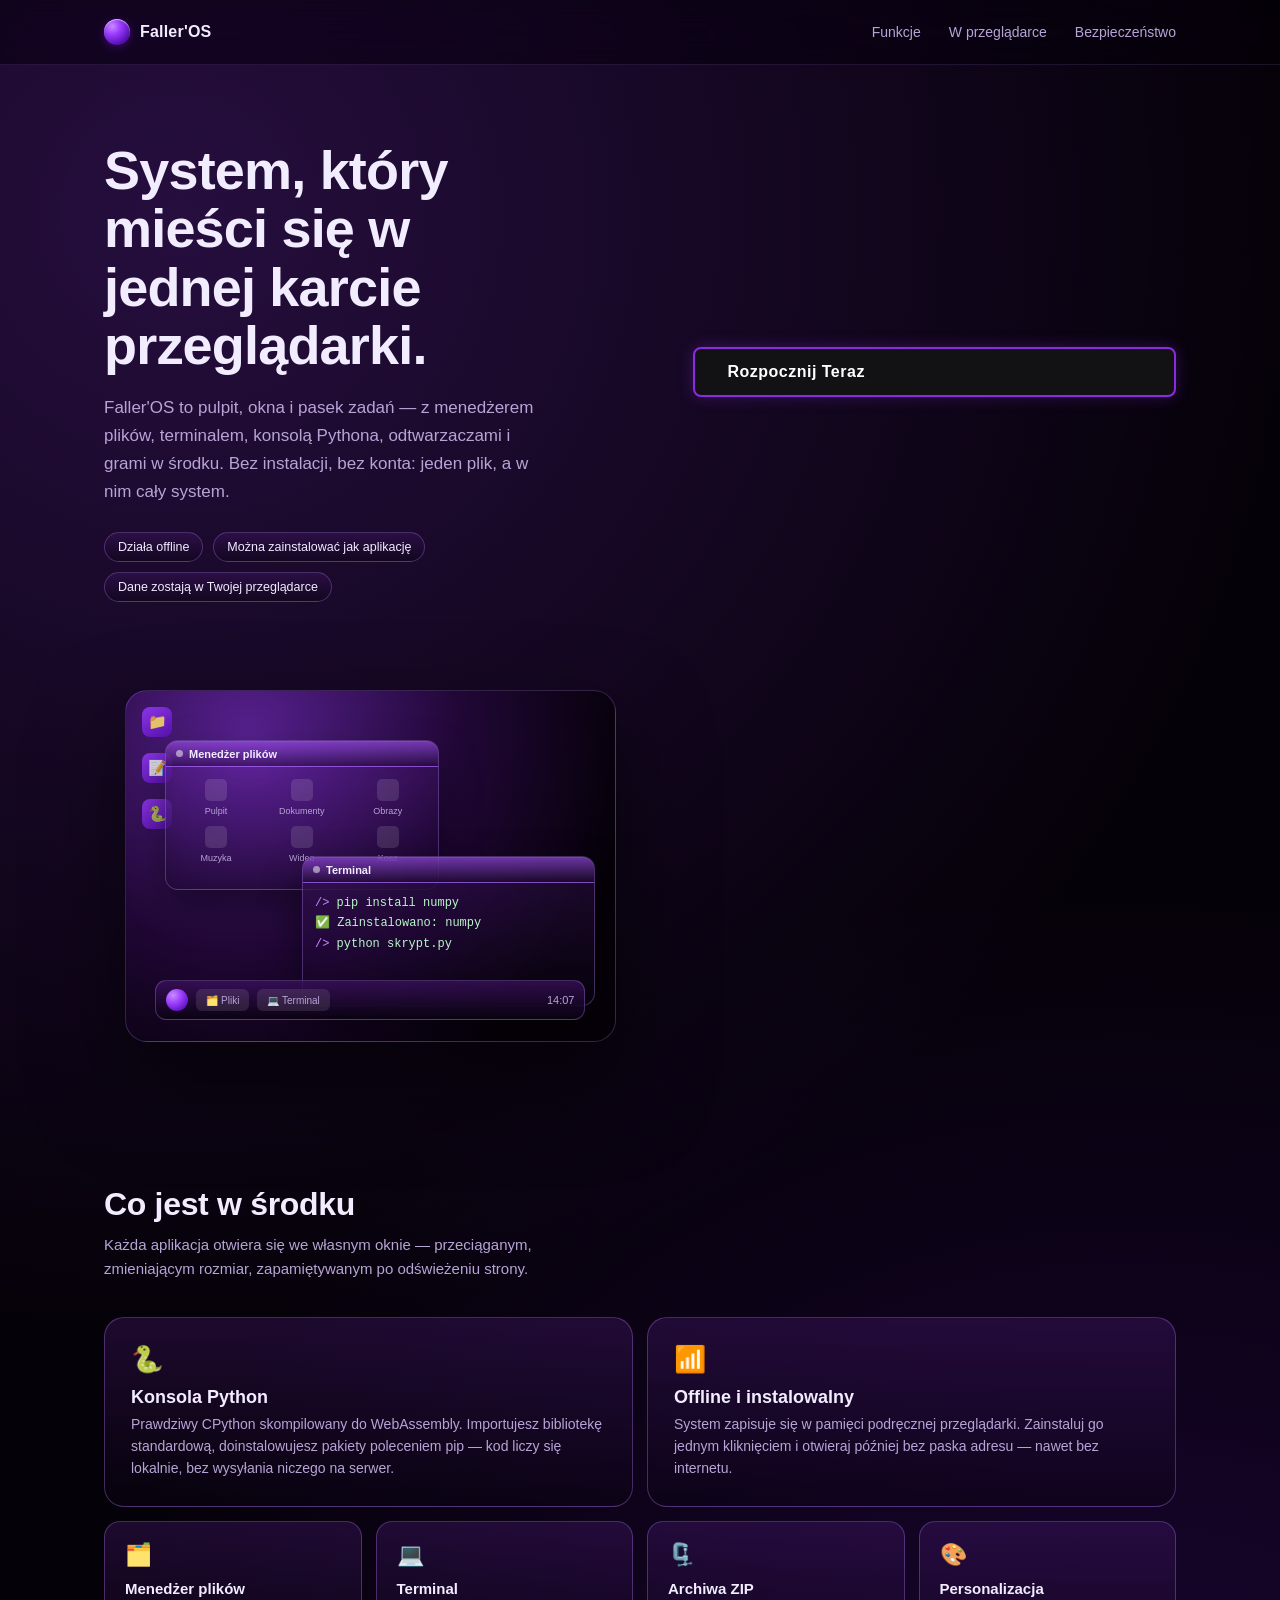
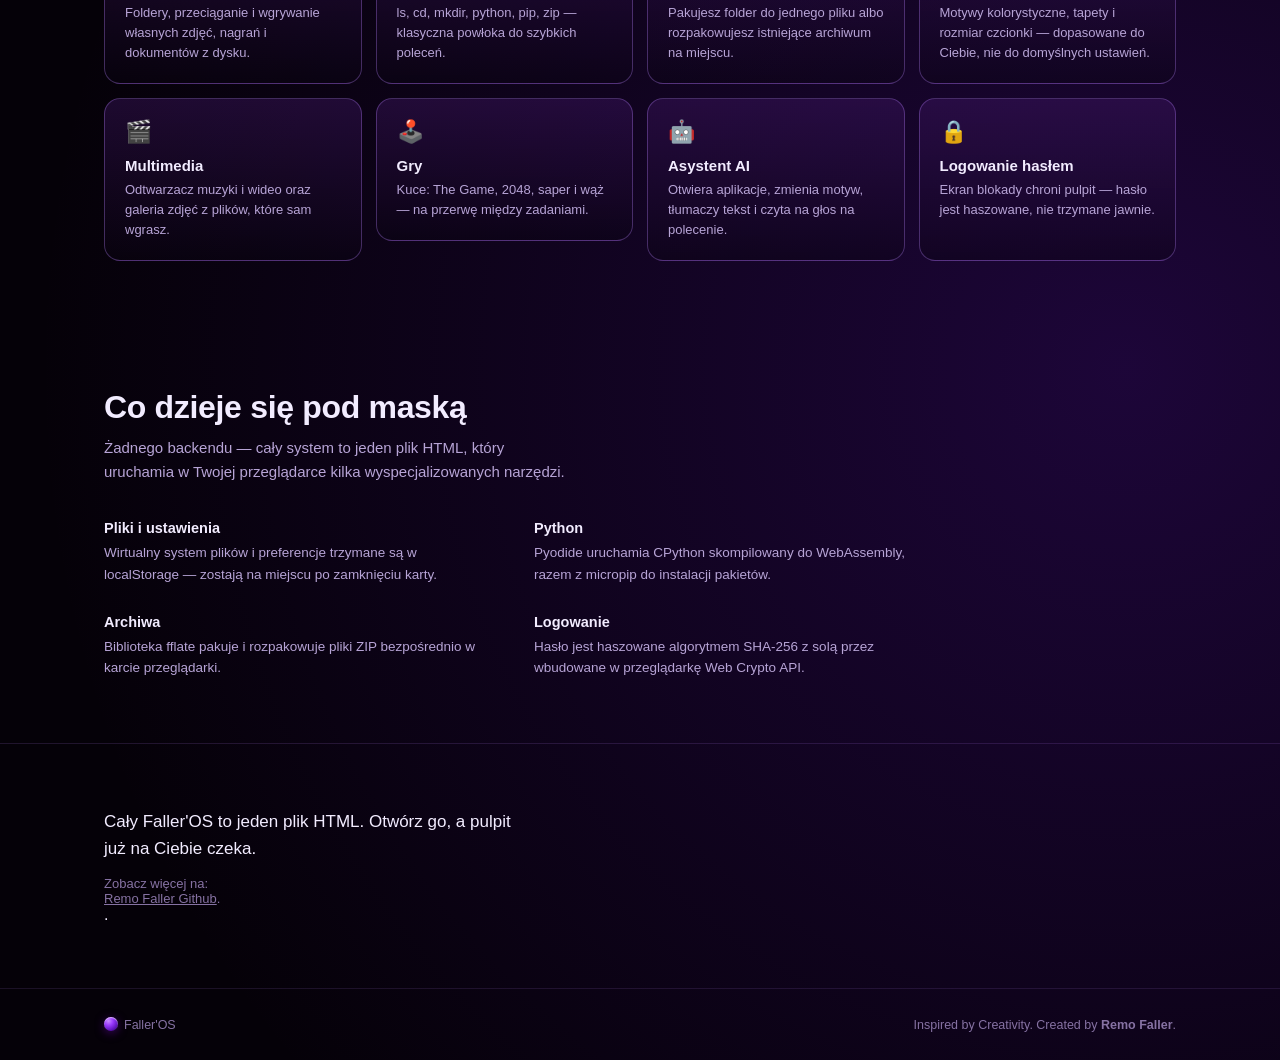
==== commit 6ee9518c: "Add link and update description for games section Updated the games section to include a link to 'Ku" ====
--- a/index.html
+++ b/index.html
@@ -289,7 +289,7 @@
       <div class="tile"><span class="ic">🗜️</span><h3>Archiwa ZIP</h3><p>Pakujesz folder do jednego pliku albo rozpakowujesz istniejące archiwum na miejscu.</p></div>
       <div class="tile"><span class="ic">🎨</span><h3>Personalizacja</h3><p>Motywy kolorystyczne, tapety i rozmiar czcionki — dopasowane do Ciebie, nie do domyślnych ustawień.</p></div>
       <div class="tile"><span class="ic">🎬</span><h3>Multimedia</h3><p>Odtwarzacz muzyki i wideo oraz galeria zdjęć z plików, które sam wgrasz.</p></div>
-      <div class="tile"><span class="ic">🕹️</span><h3>Gry</h3><p>Kółko i krzyżyk, 2048, saper i wąż — na przerwę między zadaniami.</p></div>
+      <a href="kuce.html" target="_blank" style="text-decoration: none; color: inherit;"><div class="tile"><span class="ic">🕹️</span><h3>Gry</h3><p>Kuce: The Game, 2048, saper i wąż — na przerwę między zadaniami.</p></div></a>
       <div class="tile"><span class="ic">🤖</span><h3>Asystent AI</h3><p>Otwiera aplikacje, zmienia motyw, tłumaczy tekst i czyta na głos na polecenie.</p></div>
       <div class="tile" id="bezpieczenstwo"><span class="ic">🔒</span><h3>Logowanie hasłem</h3><p>Ekran blokady chroni pulpit — hasło jest haszowane, nie trzymane jawnie.</p></div>
     </div>
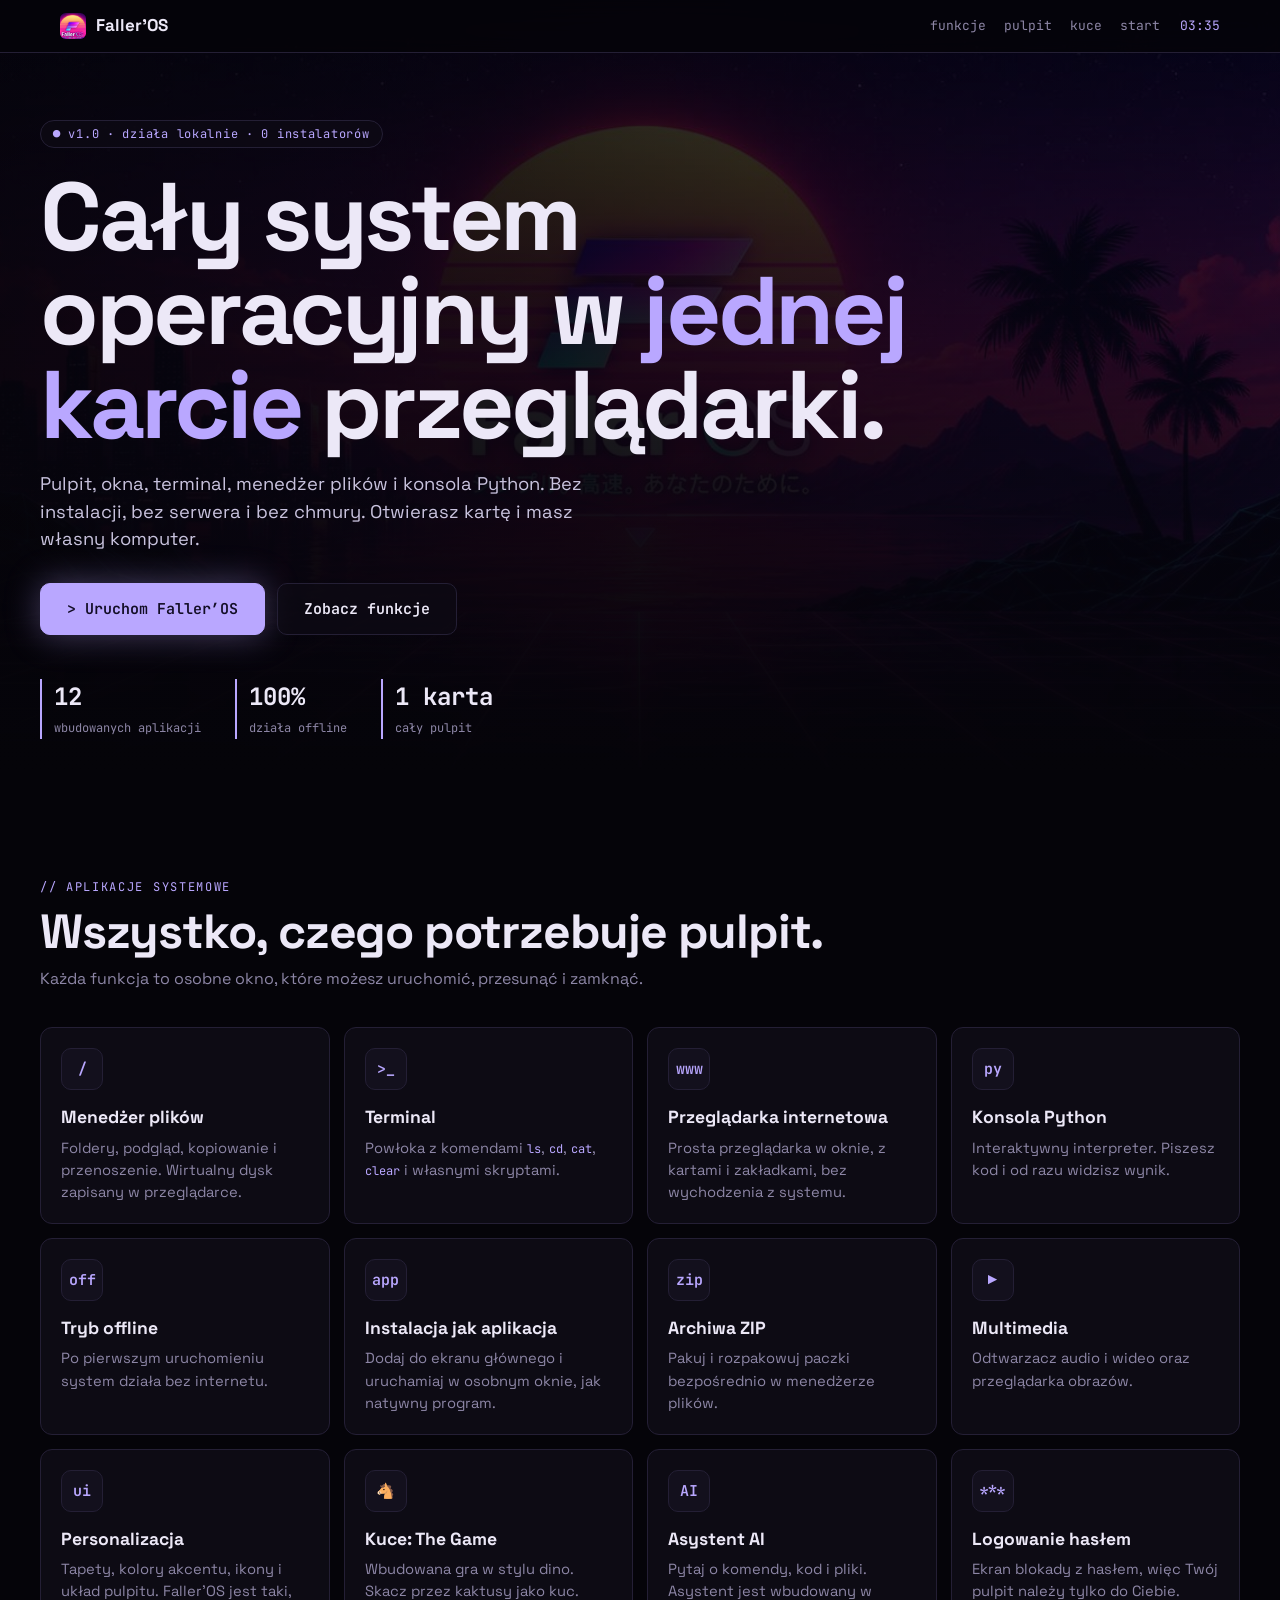
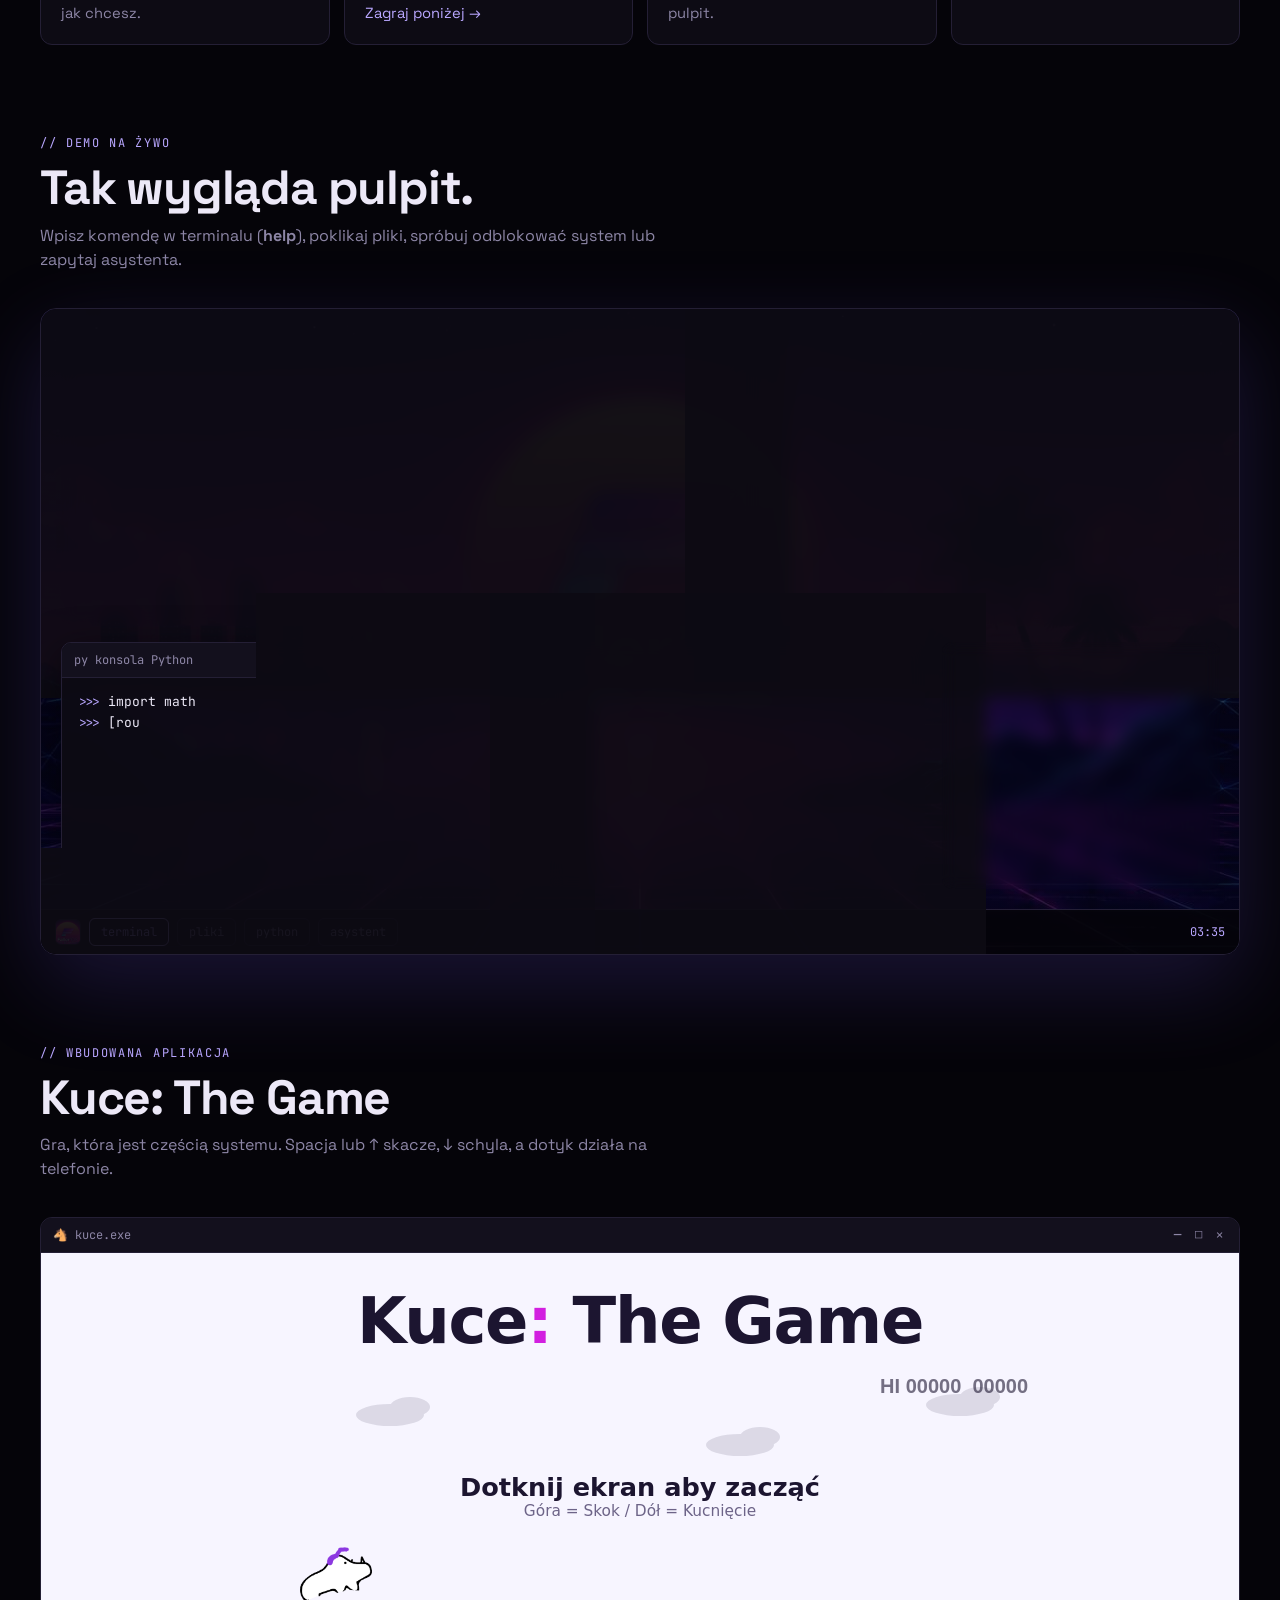
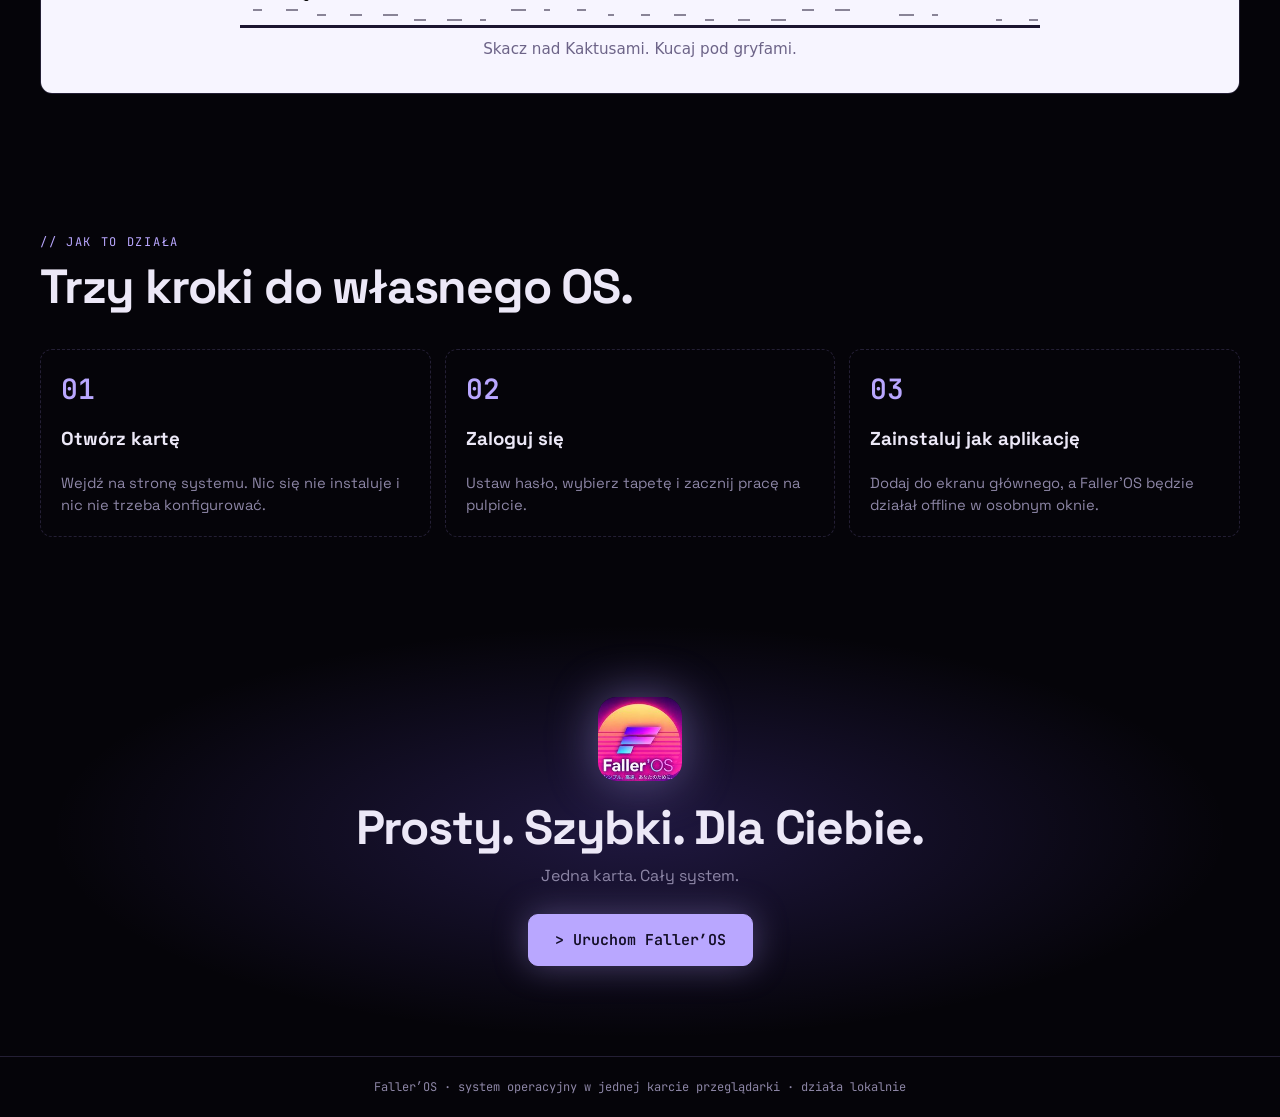
==== commit 3e29b55b: "Rename fallerOS.html to index.html" ====
--- a/index.html
+++ b/index.html
@@ -1,341 +1,311 @@
 <!DOCTYPE html>
 <html lang="pl">
 <head>
-<meta charset="UTF-8">
+<meta charset="utf-8">
 <meta name="viewport" content="width=device-width, initial-scale=1, viewport-fit=cover">
-<title>Faller'OS — system operacyjny w jednej karcie przeglądarki</title>
+<title>Faller’OS – cały system w jednej karcie przeglądarki</title>
+<link rel="stylesheet" href="https://fonts.googleapis.com/css2?family=JetBrains+Mono:wght@400;600&family=Space+Grotesk:wght@500;700&display=swap">
 <style>
-:root{
-  --bg-deep:#050108;
-  --bg-violet:#210436;
-  --accent:#9B3CFF;
-  --accent-2:#5B12B7;
-  --highlight:#c98bff;
-  --ink:#f2ecff;
-  --ink-dim:#b7a4d6;
-  --ink-faint:#8672a3;
-  --glass:linear-gradient(180deg, rgba(70,25,110,.38), rgba(10,4,18,.42));
-  --glass-border:rgba(185,130,255,.32);
-  --font:-apple-system, BlinkMacSystemFont, "Segoe UI", Inter, Roboto, "Helvetica Neue", Arial, sans-serif;
-  box-sizing:border-box;
-  padding-top:env(safe-area-inset-top,0px);
-  padding-bottom:env(safe-area-inset-bottom,0px);
-}
-*{box-sizing:border-box;}
-html{ scroll-padding-top:70px; scroll-behavior:smooth; }
-body{
-  margin:0; font-family:var(--font); color:var(--ink);
-  background:
-    radial-gradient(circle at 14% 8%, rgba(155,60,255,.22), transparent 42%),
-    radial-gradient(circle at 88% 74%, rgba(91,18,183,.28), transparent 48%),
-    var(--bg-deep);
-  -webkit-font-smoothing:antialiased;
-  overflow-x:hidden;
-}
-a{ color:inherit; }
-img{ max-width:100%; }
-.wrap{ max-width:1120px; margin:0 auto; padding:0 24px; }
-
-/* ---------------- nav ---------------- */
-header{
-  position:sticky; top:0; z-index:50;
-  padding-top:env(safe-area-inset-top,0px);
-  background:rgba(5,1,8,.55); backdrop-filter:blur(16px) saturate(140%); -webkit-backdrop-filter:blur(16px) saturate(140%);
-  border-bottom:1px solid rgba(185,130,255,.14);
-}
-nav.wrap{ display:flex; align-items:center; justify-content:space-between; height:64px; }
-.brand{ display:flex; align-items:center; gap:10px; font-weight:700; font-size:16px; letter-spacing:.2px; }
-.orb{
-  width:26px; height:26px; border-radius:50%; flex:0 0 auto;
-  background:radial-gradient(circle at 32% 28%, var(--highlight) 0%, var(--accent) 32%, var(--accent-2) 70%, #2a0845 100%);
-  box-shadow:0 2px 10px rgba(90,10,150,.6), inset 0 1px 1px rgba(255,255,255,.6);
-}
-.navlinks{ display:flex; gap:28px; font-size:14px; color:var(--ink-dim); }
-.navlinks a{ text-decoration:none; }
-.navlinks a:hover{ color:var(--ink); }
-@media (max-width:640px){ .navlinks{ display:none; } }
-
-/* ---------------- hero ---------------- */
-.hero{ padding:76px 0 64px; }
-.hero-grid{ display:grid; grid-template-columns:1.05fr 0.95fr; gap:56px; align-items:center; }
-@media (max-width:880px){ .hero-grid{ grid-template-columns:1fr; gap:44px; } }
-
-h1{
-  font-size:clamp(34px,5.4vw,54px); line-height:1.08; letter-spacing:-.015em; font-weight:750;
-  margin:0 0 20px;
-  max-width:15ch;
-}
-.hero p.lead{
-  font-size:17px; line-height:1.65; color:var(--ink-dim); max-width:46ch; margin:0 0 26px;
-}
-.badges{ display:flex; flex-wrap:wrap; gap:10px; }
-.badge{
-  font-size:12.5px; color:var(--ink); border:1px solid var(--glass-border); background:var(--glass);
-  padding:7px 13px; border-radius:100px; backdrop-filter:blur(10px);
-}
-
-/* ---------------- desktop mockup (czysty CSS/HTML) ---------------- */
-.mock-stage{ position:relative; height:400px; }
-.mock-floor{
-  position:absolute; inset:8% 4% 4%; border-radius:22px; overflow:hidden;
-  background:
-    radial-gradient(circle at 25% 15%, rgba(155,60,255,.5) 0%, rgba(42,8,69,.6) 45%, rgba(5,1,8,.9) 80%);
-  border:1px solid rgba(185,130,255,.25);
-  box-shadow:0 40px 90px rgba(0,0,0,.55);
-  animation:mockIn .5s ease both;
-}
-@keyframes mockIn{ from{ opacity:0; transform:translateY(14px) scale(.98); } to{ opacity:1; transform:none; } }
-.mock-icons{ position:absolute; top:16px; left:16px; display:flex; flex-direction:column; gap:16px; }
-.mock-icons span{
-  width:30px; height:30px; border-radius:8px; display:flex; align-items:center; justify-content:center;
-  font-size:15px; background:linear-gradient(145deg,var(--accent),var(--accent-2)); opacity:.85;
-}
-.mock-win{
-  position:absolute; border-radius:13px; overflow:hidden; border:1px solid var(--glass-border);
-  background:var(--glass); backdrop-filter:blur(14px);
-  box-shadow:0 18px 40px rgba(0,0,0,.45), inset 0 1px 0 rgba(255,255,255,.12);
-  animation:mockIn .55s ease both;
-}
-.mock-win .bar{
-  height:26px; display:flex; align-items:center; gap:6px; padding:0 10px; font-size:11px; font-weight:600;
-  background:linear-gradient(180deg, rgba(170,90,255,.55), rgba(20,6,32,.4));
-  border-bottom:1px solid var(--glass-border);
-}
-.mock-win .dot{ width:7px; height:7px; border-radius:50%; background:rgba(255,255,255,.5); }
-.mock-win.files{ width:56%; left:8%; top:14%; height:150px; animation-delay:.05s; }
-.mock-win.files .body{ padding:12px; display:grid; grid-template-columns:repeat(3,1fr); gap:10px; }
-.mock-win.files .item{ display:flex; flex-direction:column; align-items:center; gap:5px; font-size:9px; color:var(--ink-dim); }
-.mock-win.files .item .ic{ width:22px; height:22px; border-radius:5px; background:rgba(255,255,255,.12); }
-.mock-win.term{ width:60%; right:4%; bottom:10%; height:150px; animation-delay:.15s; }
-.mock-win.term .body{ padding:10px 12px; font:12px/1.7 ui-monospace, SFMono-Regular, Menlo, Consolas, monospace; color:#b9f6c8; }
-.mock-win.term .p{ color:var(--highlight); }
-.mock-taskbar{
-  position:absolute; left:6%; right:6%; bottom:6%; height:40px; border-radius:11px;
-  display:flex; align-items:center; gap:8px; padding:0 10px;
-  background:linear-gradient(180deg, rgba(70,20,110,.62), rgba(10,3,18,.82));
-  border:1px solid var(--glass-border); backdrop-filter:blur(10px);
-}
-.mock-taskbar .torb{
-  width:22px;height:22px;border-radius:50%;
-  background:radial-gradient(circle at 32% 28%, var(--highlight), var(--accent) 40%, var(--accent-2) 80%);
-}
-.mock-taskbar .pill{ height:22px; padding:0 10px; border-radius:6px; background:rgba(255,255,255,.1); font-size:10px; display:flex; align-items:center; color:var(--ink-dim); }
-.mock-taskbar .clock{ margin-left:auto; font-size:11px; color:var(--ink-dim); }
-
-/* ---------------- sekcje ---------------- */
-section{ padding:64px 0; }
-h2{ font-size:clamp(24px,3.4vw,32px); letter-spacing:-.01em; margin:0 0 10px; font-weight:700; }
-.section-lead{ color:var(--ink-dim); max-width:56ch; margin:0 0 36px; line-height:1.6; font-size:15px; }
-
-/* bento grid funkcji */
-.bento{ display:grid; grid-template-columns:repeat(4,1fr); gap:14px; }
-@media (max-width:880px){ .bento{ grid-template-columns:repeat(2,1fr); } }
-@media (max-width:520px){ .bento{ grid-template-columns:1fr; } }
-.tile{
-  border:1px solid var(--glass-border); background:var(--glass); border-radius:16px; padding:20px;
-  transition:transform .18s ease, border-color .18s ease;
-}
-.tile:hover{ transform:translateY(-3px); border-color:rgba(185,130,255,.55); }
-.tile .ic{ font-size:22px; margin-bottom:12px; display:block; }
-.tile h3{ margin:0 0 6px; font-size:15px; font-weight:650; }
-.tile p{ margin:0; font-size:13px; line-height:1.55; color:var(--ink-dim); }
-.tile.big{ grid-column:span 2; border-radius:20px; padding:26px; }
-.tile.big .ic{ font-size:26px; }
-.tile.big h3{ font-size:18px; }
-.tile.big p{ font-size:14px; }
-@media (max-width:880px){ .tile.big{ grid-column:span 2; } }
-@media (max-width:520px){ .tile.big{ grid-column:span 1; } }
-
-/* technologia */
-.tech{ display:grid; grid-template-columns:repeat(2,1fr); gap:28px 40px; max-width:820px; }
-@media (max-width:640px){ .tech{ grid-template-columns:1fr; } }
-.tech-item h4{ margin:0 0 6px; font-size:14.5px; font-weight:650; }
-.tech-item p{ margin:0; font-size:13.5px; line-height:1.6; color:var(--ink-dim); }
-
-/* zamknięcie */
-.closing{ text-align:left; border-top:1px solid rgba(185,130,255,.15); }
-.closing p{ font-size:17px; line-height:1.6; color:var(--ink); max-width:44ch; margin:0; }
-.closing .fine{ margin-top:14px; font-size:13px; color:var(--ink-faint); }
-
-footer{ padding:28px 0 calc(28px + env(safe-area-inset-bottom,0px)); border-top:1px solid rgba(185,130,255,.12); }
-footer .wrap{ display:flex; justify-content:space-between; align-items:center; flex-wrap:wrap; gap:10px; font-size:12.5px; color:var(--ink-faint); }
-
-:focus-visible{ outline:2px solid var(--highlight); outline-offset:3px; }
-@media (prefers-reduced-motion: reduce){ *{ animation-duration:.001ms !important; animation-iteration-count:1 !important; scroll-behavior:auto !important; } }
+:root{--bg:#050409;--panel:#0d0b14;--panel2:#13101d;--line:#241f35;--ink:#ece8f7;--mut:#8d86a6;--acc:#b9a7ff;--acc2:#7c5cff;--ok:#7be0a8;
+--wall:url([data-uri]);--icon:url([data-uri]);
+--mono:"JetBrains Mono",ui-monospace,Consolas,Menlo,monospace;--sans:"Space Grotesk","Segoe UI",system-ui,sans-serif;
+color-scheme:dark;box-sizing:border-box;padding-top:env(safe-area-inset-top,0px);padding-bottom:env(safe-area-inset-bottom,0px)}
+*{box-sizing:border-box}
+html{scroll-behavior:smooth;scroll-padding-top:calc(64px + env(safe-area-inset-top,0px))}
+body{margin:0;background:var(--bg);color:var(--ink);font-family:var(--sans);line-height:1.5;overflow-x:hidden}
+a{color:inherit;text-decoration:none}
+.ico{background:var(--icon) center/cover;border-radius:22%;flex:none}
+.bar{position:fixed;top:0;left:0;right:0;z-index:50;padding-top:env(safe-area-inset-top,0px);background:rgba(5,4,9,.82);backdrop-filter:blur(14px);border-bottom:1px solid var(--line)}
+.bar div{max-width:1200px;margin:auto;height:52px;display:flex;align-items:center;gap:20px;padding:0 20px;font-family:var(--mono);font-size:13px}
+.bar b{font-family:var(--sans);font-size:17px;display:flex;align-items:center;gap:10px}
+.bar .ico{width:26px;height:26px}
+.bar nav{display:flex;gap:18px;margin-left:auto;color:var(--mut)}
+.bar nav a:hover{color:var(--acc)}
+#clk{color:var(--acc)}
+@media(max-width:640px){.bar nav a:nth-child(n+3){display:none}.bar div{gap:12px}}
+.hero{position:relative;padding:120px 20px 70px;background:linear-gradient(180deg,rgba(5,4,9,.55),var(--bg) 96%),linear-gradient(90deg,rgba(5,4,9,.85),rgba(5,4,9,.35)),var(--wall) center/cover}
+.wrap{max-width:1200px;margin:auto}
+.tag{display:inline-block;font:12px var(--mono);color:var(--acc);border:1px solid var(--line);background:rgba(13,11,20,.7);padding:5px 12px;border-radius:99px;letter-spacing:.06em}
+h1{font-size:clamp(2.6rem,8vw,6rem);line-height:.98;letter-spacing:-.035em;margin:22px 0 18px;max-width:900px}
+h1 em{font-style:normal;color:var(--acc)}
+.lead{max-width:600px;color:#c9c3de;font-size:1.15rem;margin:0 0 30px}
+.cta{display:flex;gap:12px;flex-wrap:wrap}
+.btn{font:600 15px var(--mono);padding:15px 26px;border-radius:10px;border:1px solid var(--acc);background:var(--acc);color:#120d25;cursor:pointer;box-shadow:0 0 34px rgba(185,167,255,.35)}
+.btn:hover{background:#d3c8ff}
+.btn.g{background:rgba(13,11,20,.7);color:var(--ink);border-color:var(--line);box-shadow:none}
+.btn.g:hover{border-color:var(--acc)}
+.stats{display:flex;gap:34px;flex-wrap:wrap;margin-top:44px;font-family:var(--mono)}
+.stats div{border-left:2px solid var(--acc);padding-left:12px}
+.stats strong{display:block;font-size:1.5rem;color:var(--ink)}
+.stats span{color:var(--mut);font-size:12px}
+section{padding:70px 20px}
+h2{font-size:clamp(1.9rem,5vw,3rem);letter-spacing:-.025em;margin:0 0 10px;line-height:1.05}
+.sub{color:var(--mut);max-width:620px;margin:0 0 36px}
+.eyebrow{font:12px var(--mono);color:var(--acc);letter-spacing:.14em;text-transform:uppercase;margin-bottom:12px}
+.grid{display:grid;grid-template-columns:repeat(auto-fill,minmax(250px,1fr));gap:14px}
+.card{background:var(--panel);border:1px solid var(--line);border-radius:12px;padding:20px;transition:.2s}
+.card:hover{border-color:var(--acc);transform:translateY(-3px);box-shadow:0 10px 40px rgba(124,92,255,.15)}
+.card i{display:grid;place-items:center;width:42px;height:42px;border-radius:10px;background:var(--panel2);border:1px solid var(--line);color:var(--acc);font:600 15px var(--mono);font-style:normal;margin-bottom:14px}
+.card h3{margin:0 0 6px;font-size:1.1rem}
+.card p{margin:0;color:var(--mut);font-size:.92rem}
+.card code{font:12px var(--mono);color:var(--acc)}
+.desk{position:relative;border:1px solid var(--line);border-radius:16px;overflow:hidden;background:linear-gradient(rgba(5,4,9,.55),rgba(5,4,9,.7)),var(--wall) center/cover;box-shadow:0 30px 90px rgba(124,92,255,.18)}
+.wins{display:grid;grid-template-columns:repeat(12,1fr);gap:16px;padding:20px}
+.win{background:rgba(13,11,20,.93);border:1px solid var(--line);border-radius:10px;overflow:hidden;backdrop-filter:blur(8px);min-width:0;box-shadow:0 12px 40px rgba(0,0,0,.55)}
+.win.t{grid-column:span 7}.win.f{grid-column:span 5}.win.p{grid-column:span 5}.win.a{grid-column:span 4}.win.l{grid-column:span 3}
+@media(max-width:900px){.win.t,.win.f,.win.p,.win.a,.win.l{grid-column:1/-1}}
+.tb{display:flex;align-items:center;gap:8px;padding:9px 12px;background:var(--panel2);border-bottom:1px solid var(--line);font:12px var(--mono);color:var(--mut)}
+.tb u{margin-left:auto;text-decoration:none;letter-spacing:.3em;color:var(--mut)}
+.tb .ico{width:16px;height:16px}
+.body{padding:14px;font:13px/1.6 var(--mono);min-height:210px}
+#term{height:260px;overflow:auto;cursor:text}
+#term p{margin:0;white-space:pre-wrap;word-break:break-word}
+.pr{color:var(--acc)}.ok{color:var(--ok)}.m{color:var(--mut)}
+.in{display:flex;gap:8px}
+.in input{flex:1;background:none;border:0;outline:0;color:var(--ink);font:inherit;min-width:0}
+.fl{display:grid;grid-template-columns:20px 1fr auto;gap:4px 8px;align-items:center}
+.fl span:nth-child(3n){color:var(--mut);font-size:12px}
+.fl .sel{background:rgba(185,167,255,.15);border-radius:4px}
+.path{color:var(--acc);margin-bottom:10px;padding-bottom:8px;border-bottom:1px dashed var(--line)}
+.msg{padding:8px 11px;border-radius:10px;margin-bottom:8px;max-width:92%;font:13px/1.45 var(--sans)}
+.msg.u{background:var(--acc2);margin-left:auto}
+.msg.b{background:var(--panel2);border:1px solid var(--line)}
+.login{display:grid;place-items:center;text-align:center;gap:10px;min-height:210px}
+.login .ico{width:64px;height:64px;box-shadow:0 0 30px rgba(185,167,255,.4)}
+.pw{width:100%;padding:9px;border:1px solid var(--line);border-radius:8px;background:var(--bg);color:var(--ink);font:13px var(--mono);text-align:center}
+.pw:focus{outline:1px solid var(--acc)}
+.task{display:flex;align-items:center;gap:8px;padding:8px 14px;background:rgba(5,4,9,.9);border-top:1px solid var(--line);font:12px var(--mono);overflow-x:auto}
+.task .ico{width:26px;height:26px}
+.task span{padding:5px 11px;border:1px solid var(--line);border-radius:6px;color:var(--mut);white-space:nowrap}
+.task span.on{border-color:var(--acc);color:var(--acc)}
+.task em{margin-left:auto;font-style:normal;color:var(--acc)}
+.game{border:1px solid var(--line);border-radius:12px;overflow:hidden;background:var(--panel)}
+.game iframe{display:block;width:100%;height:440px;border:0}
+.steps{display:grid;grid-template-columns:repeat(auto-fit,minmax(220px,1fr));gap:14px;counter-reset:s}
+.steps div{border:1px dashed var(--line);border-radius:12px;padding:20px;counter-increment:s}
+.steps div:before{content:"0" counter(s);font:600 28px var(--mono);color:var(--acc);display:block;margin-bottom:6px}
+.steps p{margin:0;color:var(--mut);font-size:.92rem}
+.fin{text-align:center;padding:90px 20px;background:radial-gradient(ellipse at center,rgba(124,92,255,.22),transparent 65%)}
+.fin .ico{width:84px;height:84px;margin:0 auto 22px;box-shadow:0 0 50px rgba(185,167,255,.45)}
+footer{border-top:1px solid var(--line);padding:22px;text-align:center;font:12px var(--mono);color:var(--mut)}
 </style>
 </head>
 <body>
-
-<header>
-  <nav class="wrap">
-    <div class="brand"><span class="orb"></span>Faller'OS</div>
-    <div class="navlinks">
-      <a href="#funkcje">Funkcje</a>
-      <a href="#technologia">W przeglądarce</a>
-      <a href="#bezpieczenstwo">Bezpieczeństwo</a>
+<header class="bar"><div><b><span class="ico"></span>Faller’OS</b><nav><a href="#funkcje">funkcje</a><a href="#pulpit">pulpit</a><a href="#kuce">kuce</a><a href="#start">start</a></nav><span id="clk">--:--</span></div></header>
+
+<main>
+<div class="hero"><div class="wrap">
+  <span class="tag">● v1.0 · działa lokalnie · 0 instalatorów</span>
+  <h1>Cały system operacyjny w <em>jednej karcie</em> przeglądarki.</h1>
+  <p class="lead">Pulpit, okna, terminal, menedżer plików i konsola Python. Bez instalacji, bez serwera i bez chmury. Otwierasz kartę i masz własny komputer.</p>
+  <div class="cta"><button class="btn" id="go">&gt; Uruchom Faller’OS</button><a class="btn g" href="#funkcje">Zobacz funkcje</a></div>
+  <div class="stats"><div><strong>12</strong><span>wbudowanych aplikacji</span></div><div><strong>100%</strong><span>działa offline</span></div><div><strong>1 karta</strong><span>cały pulpit</span></div></div>
+</div></div>
+
+<section id="funkcje"><div class="wrap">
+  <div class="eyebrow">// aplikacje systemowe</div><h2>Wszystko, czego potrzebuje pulpit.</h2><p class="sub">Każda funkcja to osobne okno, które możesz uruchomić, przesunąć i zamknąć.</p>
+  <div class="grid">
+    <div class="card"><i>/</i><h3>Menedżer plików</h3><p>Foldery, podgląd, kopiowanie i przenoszenie. Wirtualny dysk zapisany w przeglądarce.</p></div>
+    <div class="card"><i>&gt;_</i><h3>Terminal</h3><p>Powłoka z komendami <code>ls</code>, <code>cd</code>, <code>cat</code>, <code>clear</code> i własnymi skryptami.</p></div>
+    <div class="card"><i>www</i><h3>Przeglądarka internetowa</h3><p>Prosta przeglądarka w oknie, z kartami i zakładkami, bez wychodzenia z systemu.</p></div>
+    <div class="card"><i>py</i><h3>Konsola Python</h3><p>Interaktywny interpreter. Piszesz kod i od razu widzisz wynik.</p></div>
+    <div class="card"><i>off</i><h3>Tryb offline</h3><p>Po pierwszym uruchomieniu system działa bez internetu.</p></div>
+    <div class="card"><i>app</i><h3>Instalacja jak aplikacja</h3><p>Dodaj do ekranu głównego i uruchamiaj w osobnym oknie, jak natywny program.</p></div>
+    <div class="card"><i>zip</i><h3>Archiwa ZIP</h3><p>Pakuj i rozpakowuj paczki bezpośrednio w menedżerze plików.</p></div>
+    <div class="card"><i>▶</i><h3>Multimedia</h3><p>Odtwarzacz audio i wideo oraz przeglądarka obrazów.</p></div>
+    <div class="card"><i>ui</i><h3>Personalizacja</h3><p>Tapety, kolory akcentu, ikony i układ pulpitu. Faller’OS jest taki, jak chcesz.</p></div>
+    <div class="card"><i>🐴</i><h3>Kuce: The Game</h3><p>Wbudowana gra w stylu dino. Skacz przez kaktusy jako kuc. <a href="#kuce" style="color:var(--acc)">Zagraj poniżej →</a></p></div>
+    <div class="card"><i>AI</i><h3>Asystent AI</h3><p>Pytaj o komendy, kod i pliki. Asystent jest wbudowany w pulpit.</p></div>
+    <div class="card"><i>***</i><h3>Logowanie hasłem</h3><p>Ekran blokady z hasłem, więc Twój pulpit należy tylko do Ciebie.</p></div>
+  </div>
+</div></section>
+
+<section id="pulpit" style="padding-top:20px"><div class="wrap">
+  <div class="eyebrow">// demo na żywo</div><h2>Tak wygląda pulpit.</h2><p class="sub">Wpisz komendę w terminalu (<b>help</b>), poklikaj pliki, spróbuj odblokować system lub zapytaj asystenta.</p>
+  <div class="desk">
+    <div class="wins">
+      <div class="win t"><div class="tb"><span class="ico"></span>terminal — faller@os: ~<u>─ □ ✕</u></div><div class="body" id="term"></div></div>
+      <div class="win f"><div class="tb">📁 menedżer plików<u>─ □ ✕</u></div><div class="body"><div class="path">/home/faller/Dokumenty</div><div class="fl" id="fl"></div></div></div>
+      <div class="win p"><div class="tb">py konsola Python<u>─ □ ✕</u></div><div class="body" id="py"></div></div>
+      <div class="win a"><div class="tb">AI asystent<u>─ □ ✕</u></div><div class="body" id="ai"><div class="msg u">Jak spakować folder do ZIP?</div><div class="msg b">Zaznacz folder w menedżerze plików i wybierz <b>Pakuj → ZIP</b>. W terminalu: <code>zip -r archiwum.zip folder</code></div></div></div>
+      <div class="win l"><div class="tb">blokada<u>─ □ ✕</u></div><div class="body login"><span class="ico"></span><b>Faller’OS</b><input class="pw" id="pw" type="password" placeholder="hasło…" autocomplete="off"><small class="m" id="pwm">wpisz dowolne hasło</small></div></div>
     </div>
-  </nav>
-</header>
-
-<section class="hero">
-  <div class="wrap hero-grid">
-    <div>
-      <h1>System, który mieści się w jednej karcie przeglądarki.</h1>
-      <p class="lead">Faller'OS to pulpit, okna i pasek zadań — z menedżerem plików, terminalem, konsolą Pythona, odtwarzaczami i grami w środku. Bez instalacji, bez konta: jeden plik, a w nim cały system.</p>
-      <div class="badges">
-        <span class="badge">Działa offline</span>
-        <span class="badge">Można zainstalować jak aplikację</span>
-        <span class="badge">Dane zostają w Twojej przeglądarce</span>
-      </div>
-    </div>
-
-<a href="system.html" class="purple-dark-btn">Rozpocznij Teraz</a>
-
+    <div class="task"><span class="ico"></span><span class="on">terminal</span><span>pliki</span><span>python</span><span>asystent</span><em id="clk2">--:--</em></div>
+  </div>
+</div></section>
+
+<section id="kuce" style="padding-top:20px"><div class="wrap">
+  <div class="eyebrow">// wbudowana aplikacja</div><h2>Kuce: The Game</h2><p class="sub">Gra, która jest częścią systemu. Spacja lub ↑ skacze, ↓ schyla, a dotyk działa na telefonie.</p>
+  <div class="game"><div class="tb">🐴 kuce.exe<u>─ □ ✕</u></div><iframe title="Kuce: The Game" srcdoc="<!DOCTYPE html>
+<html lang=&quot;pl&quot;>
+<head>
+<meta charset=&quot;utf-8&quot;>
+<meta name=&quot;viewport&quot; content=&quot;width=device-width, initial-scale=1, viewport-fit=cover&quot;>
+<title>Kuce: The Game</title>
 <style>
-  .purple-dark-btn {
-    /* Układ i tekst */
-    display: inline-block;
-    padding: 14px 32px;
-    font-family: 'Segoe UI', Roboto, Helvetica, Arial, sans-serif;
-    font-size: 16px;
-    font-weight: 600;
-    letter-spacing: 0.5px; /* Nowoczesne, lekkie rozstrzelenie liter */
-    text-decoration: none;
-    
-    /* Kolorystyka i krawędzie */
-    color: #ffffff;
-    background: #121214; /* Bardzo ciemny szary/czarny */
-    border: 2px solid #8a2be2; /* Fioletowa ramka */
-    border-radius: 8px; /* Nowoczesne, delikatne zaokrąglenie */
-    
-    /* Neonowy cień i płynna animacja */
-    box-shadow: 0 0 15px rgba(138, 43, 226, 0.3);
-    transition: all 0.3s cubic-bezier(0.4, 0, 0.2, 1);
-    cursor: pointer;
+:root{--bg:#f7f5ff;--ink:#1c1530;--acc:#d21fe0;--muted:#6d6488;box-sizing:border-box;padding-top:env(safe-area-inset-top,0px);padding-bottom:env(safe-area-inset-bottom,0px)}
+@media (prefers-color-scheme:dark){:root:not([data-theme=&quot;light&quot;]){--bg:#16111f;--ink:#f1ecff;--muted:#a79bc4}}
+:root[data-theme=&quot;dark&quot;]{--bg:#16111f;--ink:#f1ecff;--muted:#a79bc4}
+*{box-sizing:border-box}
+html,body{height:100%;margin:0}
+body{background:var(--bg);color:var(--ink);font-family:&quot;Baloo 2&quot;,&quot;Trebuchet MS&quot;,system-ui,sans-serif;display:flex;flex-direction:column;align-items:center;justify-content:center;gap:12px;padding:16px;-webkit-user-select:none;user-select:none;touch-action:manipulation}
+h1{margin:0;font-size:clamp(2.2rem,8vw,4rem);line-height:1;letter-spacing:-.02em;font-weight:800}
+h1 span{color:var(--acc)}
+p{margin:0;color:var(--muted);font-size:.95rem;text-align:center}
+.wrap{width:100%;max-width:800px;position:relative}
+canvas{width:100%;height:auto;display:block;border-bottom:3px solid var(--ink);cursor:pointer;outline:none}
+canvas:focus-visible{outline:3px solid var(--acc);outline-offset:4px}
+#msg{position:absolute;inset:0;display:flex;align-items:center;justify-content:center;flex-direction:column;pointer-events:none;font-weight:800;font-size:clamp(1rem,4vw,1.6rem);text-align:center}
+#msg small{font-weight:500;color:var(--muted);font-size:.6em}
+</style>
+</head>
+<body>
+<h1>Kuce<span>:</span> The Game</h1>                                                                                                 <div class=&quot;wrap&quot;>
+  <canvas id=&quot;c&quot; width=&quot;800&quot; height=&quot;260&quot; tabindex=&quot;0&quot; aria-label=&quot;Kuce: The Game. Press space to jump.&quot;></canvas>
+  <div id=&quot;msg&quot;>Dotknij ekran aby zacząć<small>Góra = Skok / Dół = Kucnięcie</small></div>
+</div>
+<p>Skacz nad Kaktusami. Kucaj pod gryfami.</p><script>
+(function(){
+var cv=document.getElementById('c'),ctx=cv.getContext('2d'),msg=document.getElementById('msg');
+var W=cv.width,H=cv.height,GY=H-24;
+var img=new Image();img.src=&quot;[data-uri]&quot;;
+var ink=getComputedStyle(document.documentElement).getPropertyValue('--ink');
+function col(){return getComputedStyle(document.body).color}
+var best=0;try{best=+localStorage.getItem('kuce-best')||0}catch(e){}
+var s,state='ready',last=0;
+var PW=72,PH=54;
+function reset(){s={y:GY-PH,vy:0,duck:false,speed:6,score:0,obs:[],next:60,t:0,clouds:[{x:150,y:50},{x:500,y:80},{x:720,y:40}],ground:[]}}
+reset();
+function jump(){
+  if(state==='ready'||state==='over'){if(state==='over'&amp;&amp;performance.now()-endT<350)return;reset();state='run';msg.style.display='none';return}
+  if(s.y>=GY-PH-1){s.vy=-13.5}
+}
+var endT=0;
+function down(v){s.duck=v;if(v&amp;&amp;s.y<GY-PH-1)s.vy+=3}
+addEventListener('keydown',function(e){
+  if(e.code==='Space'||e.code==='ArrowUp'){e.preventDefault();if(!e.repeat)jump()}
+  else if(e.code==='ArrowDown'){e.preventDefault();down(true)}
+});
+addEventListener('keyup',function(e){if(e.code==='ArrowDown')down(false)});
+cv.addEventListener('pointerdown',function(e){e.preventDefault();cv.focus();jump()});
+function box(o){return{x:o.x,y:o.y,w:o.w,h:o.h}}
+function pbox(){var h=s.duck&amp;&amp;s.y>=GY-PH-1?PH*0.6:PH;var y=GY-(GY-s.y-PH)-h;return{x:60+10,y:y+6,w:PW-22,h:h-10}}
+function spawn(){
+  var r=Math.random();
+  if(s.score>250&amp;&amp;r<0.28){
+    var ys=[GY-70,GY-38];var y=ys[Math.random()*2|0];
+    s.obs.push({type:'bird',x:W+20,y:y,w:40,h:24});
+  }else{
+    var n=1+(Math.random()*(s.score>500?3:2)|0);var h=36+Math.random()*24|0;
+    s.obs.push({type:'cactus',x:W+20,y:GY-h,w:16*n+6*(n-1),h:h,n:n});
   }
-
-  /* Efekt po najechaniu myszką (Hover) */
-  .purple-dark-btn:hover {
-    color: #ffffff;
-    background: linear-gradient(135deg, #8a2be2, #4a00e0); /* Pełny fioletowy gradient */
-    border-color: transparent; /* Ukrycie ramki na rzecz gradientu */
-    transform: translateY(-3px); /* Uniesienie przycisku */
-    box-shadow: 0 8px 25px rgba(138, 43, 226, 0.6); /* Mocniejszy efekt neonu */
+  s.next=Math.max(38,(55+Math.random()*70)*(6/s.speed)*1.15)|0;
+}
+function update(){
+  s.t++;s.score+=s.speed*0.05;s.speed=Math.min(14,6+s.score/180);
+  s.vy+=0.75;s.y+=s.vy;if(s.y>=GY-PH){s.y=GY-PH;s.vy=0}
+  if(--s.next<=0)spawn();
+  s.obs.forEach(function(o){o.x-=s.speed+(o.type==='bird'?1.5:0)});
+  s.obs=s.obs.filter(function(o){return o.x+o.w>-20});
+  s.clouds.forEach(function(c){c.x-=0.5;if(c.x<-60){c.x=W+40;c.y=30+Math.random()*70}});
+  var p=pbox();
+  for(var i=0;i<s.obs.length;i++){var o=s.obs[i];
+    if(p.x<o.x+o.w-3&amp;&amp;p.x+p.w>o.x+3&amp;&amp;p.y<o.y+o.h-3&amp;&amp;p.y+p.h>o.y+3){
+      state='over';endT=performance.now();
+      if(s.score>best){best=s.score;try{localStorage.setItem('kuce-best',Math.floor(best))}catch(e){}}
+      msg.innerHTML='Przegrana!<small>Wynik '+Math.floor(s.score)+'. Dotknij ekran aby zagrać ponownie.</small>';
+      msg.style.display='flex';break}
   }
-
-  /* Efekt kliknięcia (Active) */
-  .purple-dark-btn:active {
-    transform: translateY(-1px);
-    box-shadow: 0 4px 12px rgba(138, 43, 226, 0.4);
-  }
-</style>
-
-
-    <div class="mock-stage" aria-hidden="true">
-      <div class="mock-floor">
-        <div class="mock-icons"><span>📁</span><span>📝</span><span>🐍</span></div>
-
-        <div class="mock-win files" style="animation-delay:.05s">
-          <div class="bar"><span class="dot"></span>Menedżer plików</div>
-          <div class="body">
-            <div class="item"><div class="ic"></div>Pulpit</div>
-            <div class="item"><div class="ic"></div>Dokumenty</div>
-            <div class="item"><div class="ic"></div>Obrazy</div>
-            <div class="item"><div class="ic"></div>Muzyka</div>
-            <div class="item"><div class="ic"></div>Wideo</div>
-            <div class="item"><div class="ic"></div>Kosz</div>
-          </div>
-        </div>
-
-        <div class="mock-win term" style="animation-delay:.18s">
-          <div class="bar"><span class="dot"></span>Terminal</div>
-          <div class="body">
-            <div><span class="p">/&gt;</span> pip install numpy</div>
-            <div>✅ Zainstalowano: numpy</div>
-            <div><span class="p">/&gt;</span> python skrypt.py</div>
-          </div>
-        </div>
-
-        <div class="mock-taskbar">
-          <div class="torb"></div>
-          <div class="pill">🗂️ Pliki</div>
-          <div class="pill">💻 Terminal</div>
-          <div class="clock">14:07</div>
-        </div>
-      </div>
-    </div>
-  </div>
-</section>
-
-<section id="funkcje">
-  <div class="wrap">
-    <h2>Co jest w środku</h2>
-    <p class="section-lead">Każda aplikacja otwiera się we własnym oknie — przeciąganym, zmieniającym rozmiar, zapamiętywanym po odświeżeniu strony.</p>
-
-    <div class="bento">
-      <div class="tile big">
-        <span class="ic">🐍</span>
-        <h3>Konsola Python</h3>
-        <p>Prawdziwy CPython skompilowany do WebAssembly. Importujesz bibliotekę standardową, doinstalowujesz pakiety poleceniem pip — kod liczy się lokalnie, bez wysyłania niczego na serwer.</p>
-      </div>
-      <div class="tile big">
-        <span class="ic">📶</span>
-        <h3>Offline i instalowalny</h3>
-        <p>System zapisuje się w pamięci podręcznej przeglądarki. Zainstaluj go jednym kliknięciem i otwieraj później bez paska adresu — nawet bez internetu.</p>
-      </div>
-
-      <div class="tile"><span class="ic">🗂️</span><h3>Menedżer plików</h3><p>Foldery, przeciąganie i wgrywanie własnych zdjęć, nagrań i dokumentów z dysku.</p></div>
-      <div class="tile"><span class="ic">💻</span><h3>Terminal</h3><p>ls, cd, mkdir, python, pip, zip — klasyczna powłoka do szybkich poleceń.</p></div>
-      <div class="tile"><span class="ic">🗜️</span><h3>Archiwa ZIP</h3><p>Pakujesz folder do jednego pliku albo rozpakowujesz istniejące archiwum na miejscu.</p></div>
-      <div class="tile"><span class="ic">🎨</span><h3>Personalizacja</h3><p>Motywy kolorystyczne, tapety i rozmiar czcionki — dopasowane do Ciebie, nie do domyślnych ustawień.</p></div>
-      <div class="tile"><span class="ic">🎬</span><h3>Multimedia</h3><p>Odtwarzacz muzyki i wideo oraz galeria zdjęć z plików, które sam wgrasz.</p></div>
-      <a href="kuce.html" target="_blank" style="text-decoration: none; color: inherit;"><div class="tile"><span class="ic">🕹️</span><h3>Gry</h3><p>Kuce: The Game, 2048, saper i wąż — na przerwę między zadaniami.</p></div></a>
-      <div class="tile"><span class="ic">🤖</span><h3>Asystent AI</h3><p>Otwiera aplikacje, zmienia motyw, tłumaczy tekst i czyta na głos na polecenie.</p></div>
-      <div class="tile" id="bezpieczenstwo"><span class="ic">🔒</span><h3>Logowanie hasłem</h3><p>Ekran blokady chroni pulpit — hasło jest haszowane, nie trzymane jawnie.</p></div>
-    </div>
-  </div>
-</section>
-
-<section id="technologia">
-  <div class="wrap">
-    <h2>Co dzieje się pod maską</h2>
-    <p class="section-lead">Żadnego backendu — cały system to jeden plik HTML, który uruchamia w Twojej przeglądarce kilka wyspecjalizowanych narzędzi.</p>
-    <div class="tech">
-      <div class="tech-item">
-        <h4>Pliki i ustawienia</h4>
-        <p>Wirtualny system plików i preferencje trzymane są w localStorage — zostają na miejscu po zamknięciu karty.</p>
-      </div>
-      <div class="tech-item">
-        <h4>Python</h4>
-        <p>Pyodide uruchamia CPython skompilowany do WebAssembly, razem z micropip do instalacji pakietów.</p>
-      </div>
-      <div class="tech-item">
-        <h4>Archiwa</h4>
-        <p>Biblioteka fflate pakuje i rozpakowuje pliki ZIP bezpośrednio w karcie przeglądarki.</p>
-      </div>
-      <div class="tech-item">
-        <h4>Logowanie</h4>
-        <p>Hasło jest haszowane algorytmem SHA-256 z solą przez wbudowane w przeglądarkę Web Crypto API.</p>
-      </div>
-    </div>
-  </div>
-</section>
-
-<section class="closing">
-  <div class="wrap">
-    <p>Cały Faller'OS to jeden plik HTML. Otwórz go, a pulpit już na Ciebie czeka.</p>
-    <div class="fine">Zobacz więcej na:
-<br>
-<a href="https://github.com/Remo-Faller">Remo Faller Github</a>.</div>.
-  </div>
-</section>
-
-<footer>
-  <div class="wrap">
-    <div><span class="orb" style="width:14px;height:14px;display:inline-block;vertical-align:-2px;margin-right:6px;"></span>Faller'OS</div>
-    <div>Inspired by Creativity. Created by <b>Remo Faller</b>.</div>
-  </div>
-</footer>
-
+}
+function pad(n){return('00000'+Math.floor(n)).slice(-5)}
+function draw(){
+  var c=col();
+  ctx.clearRect(0,0,W,H);
+  ctx.fillStyle=c;ctx.globalAlpha=0.12;
+  s.clouds.forEach(function(k){ctx.beginPath();ctx.ellipse(k.x,k.y,34,11,0,0,7);ctx.ellipse(k.x+20,k.y-8,20,10,0,0,7);ctx.fill()});
+  ctx.globalAlpha=0.5;
+  for(var i=0;i<24;i++){var gx=((i*97-s.t*s.speed*0.9)%(W+40)+W+40)%(W+40)-20;ctx.fillRect(gx,GY+8+(i%3)*5,6+(i%4)*3,2)}
+  ctx.globalAlpha=1;
+  ctx.fillStyle=c;
+  s.obs.forEach(function(o){
+    if(o.type==='cactus'){
+      for(var j=0;j<o.n;j++){var x=o.x+j*22;
+        ctx.fillRect(x+5,o.y,7,o.h);
+        ctx.fillRect(x,o.y+o.h*0.35,5,5);ctx.fillRect(x,o.y+o.h*0.35-9,5,14);
+        ctx.fillRect(x+12,o.y+o.h*0.5,5,5);ctx.fillRect(x+12,o.y+o.h*0.5-12,5,17)}
+    }else{
+      var f=(s.t>>3)&amp;1;
+      ctx.beginPath();ctx.ellipse(o.x+22,o.y+14,14,7,0,0,7);ctx.fill();
+      ctx.beginPath();ctx.moveTo(o.x+34,o.y+12);ctx.lineTo(o.x+44,o.y+15);ctx.lineTo(o.x+34,o.y+18);ctx.fill();
+      ctx.beginPath();ctx.moveTo(o.x+14,o.y+12);ctx.lineTo(o.x+26,o.y+(f?-2:26));ctx.lineTo(o.x+30,o.y+12);ctx.fill();
+    }
+  });
+  var onG=s.y>=GY-PH-1,h=PH,w=PW,y=s.y,rot=0;
+  if(s.duck&amp;&amp;onG){h=PH*0.6;w=PW*1.1;y=GY-h}
+  if(onG&amp;&amp;state==='run'&amp;&amp;!s.duck){rot=Math.sin(s.t*0.5)*0.05;y-=Math.abs(Math.sin(s.t*0.25))*3}
+  if(!onG)rot=-0.12;
+  if(state==='over')rot=0.1;
+  ctx.save();ctx.translate(60+w/2,y+h);ctx.rotate(rot);
+  if(img.complete&amp;&amp;img.naturalWidth)ctx.drawImage(img,-w/2,-h,w,h);
+  ctx.restore();
+  ctx.fillStyle=c;ctx.font='700 20px &quot;Trebuchet MS&quot;,sans-serif';ctx.textAlign='right';
+  ctx.globalAlpha=0.6;ctx.fillText('HI '+pad(best)+'  '+pad(s.score),W-12,28);ctx.globalAlpha=1;
+}
+function loop(t){
+  if(state==='run'&amp;&amp;t-last>=0){update()}
+  draw();requestAnimationFrame(loop);
+}
+requestAnimationFrame(loop);
+})();
+</script>
 </body>
 </html>
+
+"></iframe></div>
+</div></section>
+
+<section><div class="wrap">
+  <div class="eyebrow">// jak to działa</div><h2>Trzy kroki do własnego OS.</h2><p class="sub"></p>
+  <div class="steps"><div><h3>Otwórz kartę</h3><p>Wejdź na stronę systemu. Nic się nie instaluje i nic nie trzeba konfigurować.</p></div><div><h3>Zaloguj się</h3><p>Ustaw hasło, wybierz tapetę i zacznij pracę na pulpicie.</p></div><div><h3>Zainstaluj jak aplikację</h3><p>Dodaj do ekranu głównego, a Faller’OS będzie działał offline w osobnym oknie.</p></div></div>
+</div></section>
+
+<div class="fin" id="start"><span class="ico" style="display:block"></span><h2>Prosty. Szybki. Dla Ciebie.</h2><p class="sub" style="margin:0 auto 26px">Jedna karta. Cały system.</p><button class="btn" id="go2">&gt; Uruchom Faller’OS</button></div>
+</main>
+<footer>Faller’OS · system operacyjny w jednej karcie przeglądarki · działa lokalnie</footer>
+
+<script>
+(function(){
+var $=function(i){return document.getElementById(i)};
+function tick(){var d=new Date(),t=('0'+d.getHours()).slice(-2)+':'+('0'+d.getMinutes()).slice(-2);$('clk').textContent=t;$('clk2').textContent=t}
+tick();setInterval(tick,15000);
+var files=[['📁','Projekty','—'],['📁','Multimedia','—'],['📄','notatki.txt','2 KB'],['🐍','skrypt.py','1 KB'],['🗜','backup.zip','4,2 MB'],['🖼','tapeta.jpg','110 KB']];
+var fl=$('fl');files.forEach(function(f,i){['<span>'+f[0]+'</span>','<span>'+f[1]+'</span>','<span>'+f[2]+'</span>'].forEach(function(h){var d=document.createElement('div');d.style.display='contents';d.innerHTML=h;var e=d.firstChild;e.dataset.r=i;fl.appendChild(e)})});
+fl.addEventListener('click',function(e){var r=e.target.dataset.r;if(r==null)return;fl.querySelectorAll('.sel').forEach(function(x){x.classList.remove('sel')});fl.querySelectorAll('[data-r="'+r+'"]').forEach(function(x){x.classList.add('sel')})});
+var T=$('term');
+function out(t,c){var p=document.createElement('p');if(c)p.className=c;p.textContent=t;T.insertBefore(p,line)}
+var line=document.createElement('div');line.className='in';line.innerHTML='<span class="pr">faller@os:~$</span><input id="ti" spellcheck="false" autocomplete="off" autocapitalize="off" aria-label="terminal">';T.appendChild(line);
+var ti=$('ti');
+var cmds={
+help:'Komendy: help, ls, whoami, date, neofetch, python, clear, kuce',
+ls:'Dokumenty  Multimedia  Projekty  notatki.txt  skrypt.py  backup.zip',
+whoami:'faller',
+date:function(){return new Date().toLocaleString('pl-PL')},
+python:'Python 3 · wpisz kod w oknie „konsola Python”',
+kuce:function(){location.hash='#kuce';return 'Uruchamiam kuce.exe…'},
+neofetch:'Faller’OS 1.0\nKernel: karta przeglądarki\nPowłoka: fsh\nPamięć: lokalna\nTryb: offline OK'};
+out('Faller’OS 1.0 — wpisz help','m');
+ti.addEventListener('keydown',function(e){if(e.key!=='Enter')return;var v=ti.value.trim();out('faller@os:~$ '+v,'pr');ti.value='';
+ if(v==='clear'){T.querySelectorAll('p').forEach(function(p){p.remove()});return}
+ var r=cmds[v];if(r===undefined){if(v)out('fsh: nie znaleziono komendy: '+v,'m')}else out(typeof r==='function'?r():r,'ok');T.scrollTop=T.scrollHeight});
+T.addEventListener('click',function(){ti.focus()});
+var py=$('py'),code=[['>>> ','import math'],['>>> ','[round(math.sqrt(n),2) for n in range(1,6)]'],['ok','[1.0, 1.41, 1.73, 2.0, 2.24]'],['>>> ','print("Cześć, Faller’OS!")'],['ok','Cześć, Faller’OS!']];
+var shown=false;
+function typePy(){if(shown)return;shown=true;var i=0;(function n(){if(i>=code.length)return;var c=code[i++],d=document.createElement('div');d.className=c[0]==='ok'?'ok':'';d.innerHTML=c[0]==='ok'?'':'<span class="pr">&gt;&gt;&gt; </span>';py.appendChild(d);var j=0,s=c[1];(function k(){d.append(s.slice(j,j+1));j++;if(j<=s.length)setTimeout(k,c[0]==='ok'?0:22);else setTimeout(n,350)})()})()}
+if('IntersectionObserver' in window){new IntersectionObserver(function(en){if(en[0].isIntersecting)typePy()},{threshold:.3}).observe(py)}else typePy();
+$('pw').addEventListener('keydown',function(e){if(e.key==='Enter'&&this.value){$('pwm').textContent='✓ witaj, faller';$('pwm').className='ok';this.value=''}});
+function start(){$('pulpit').scrollIntoView();setTimeout(function(){ti.focus({preventScroll:true})},500)}
+$('go').onclick=start;$('go2').onclick=start;
+})();
+</script>
+</body>
+</html>
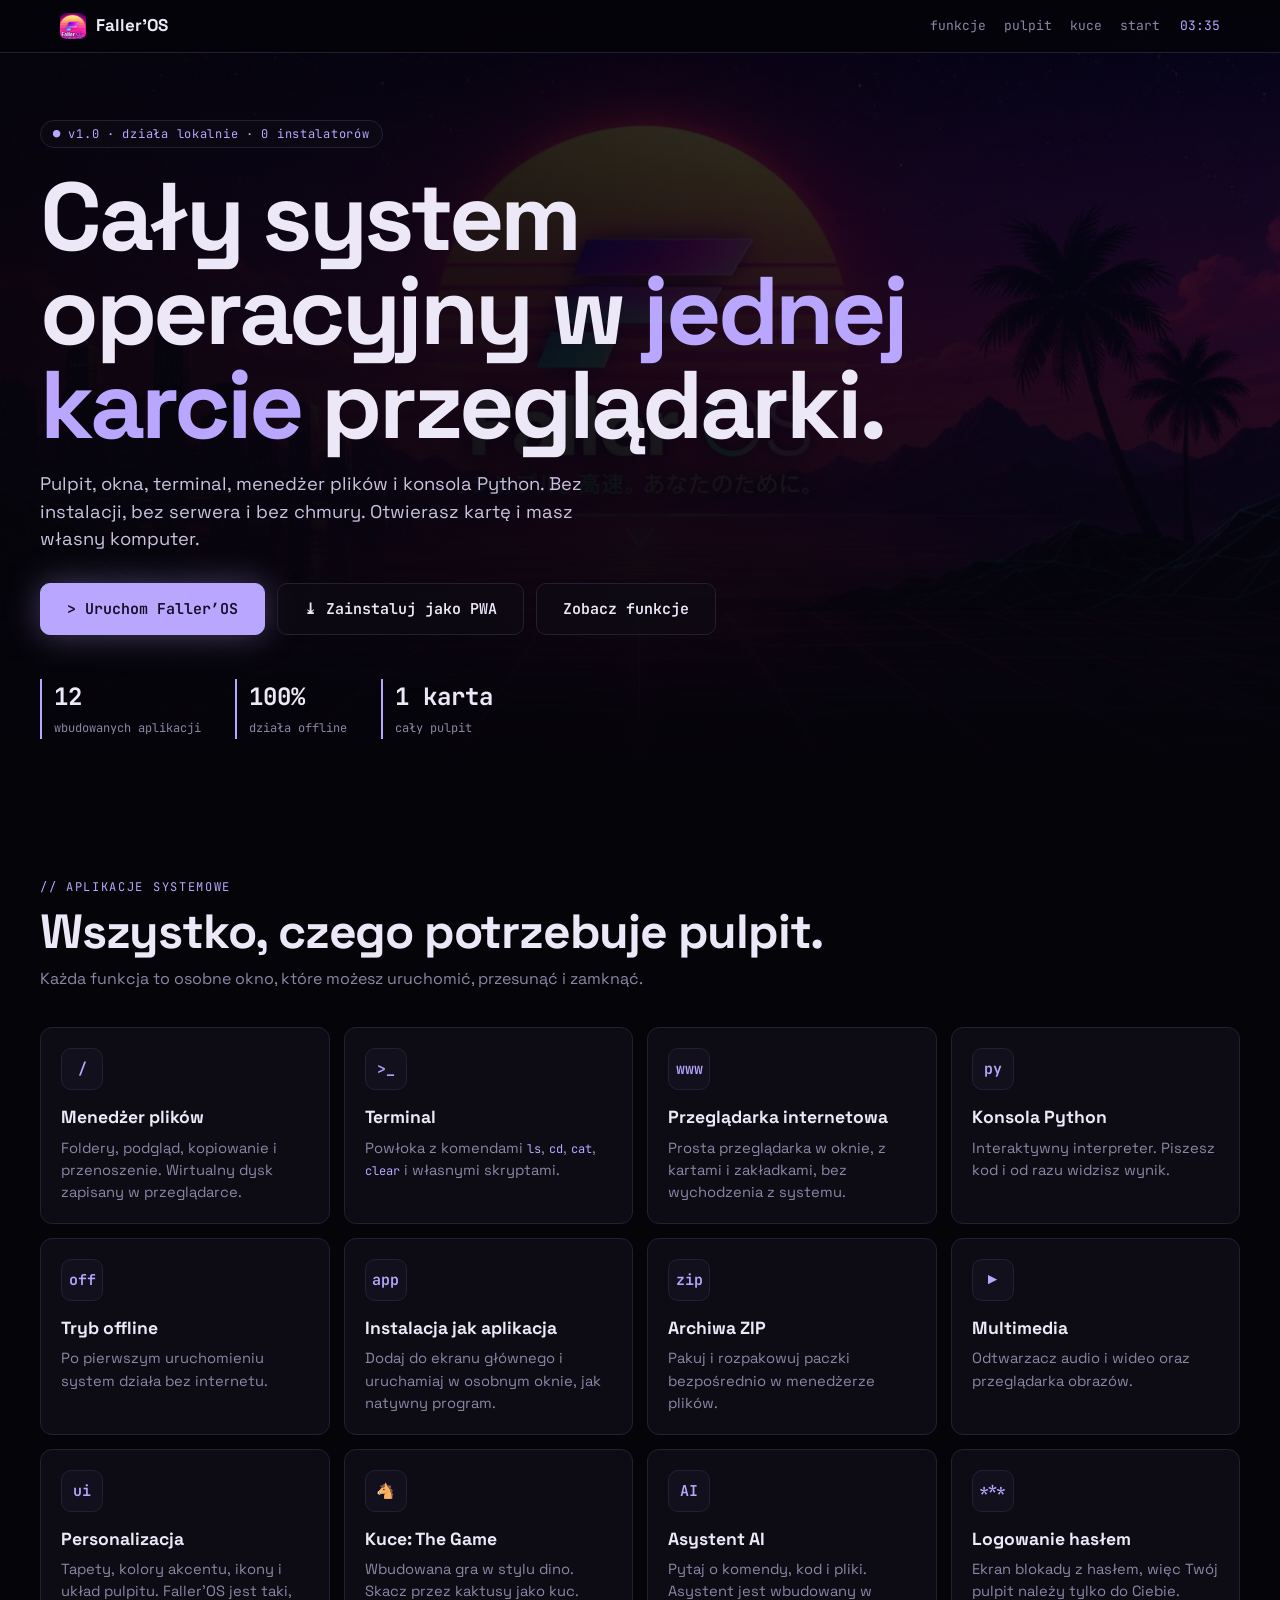
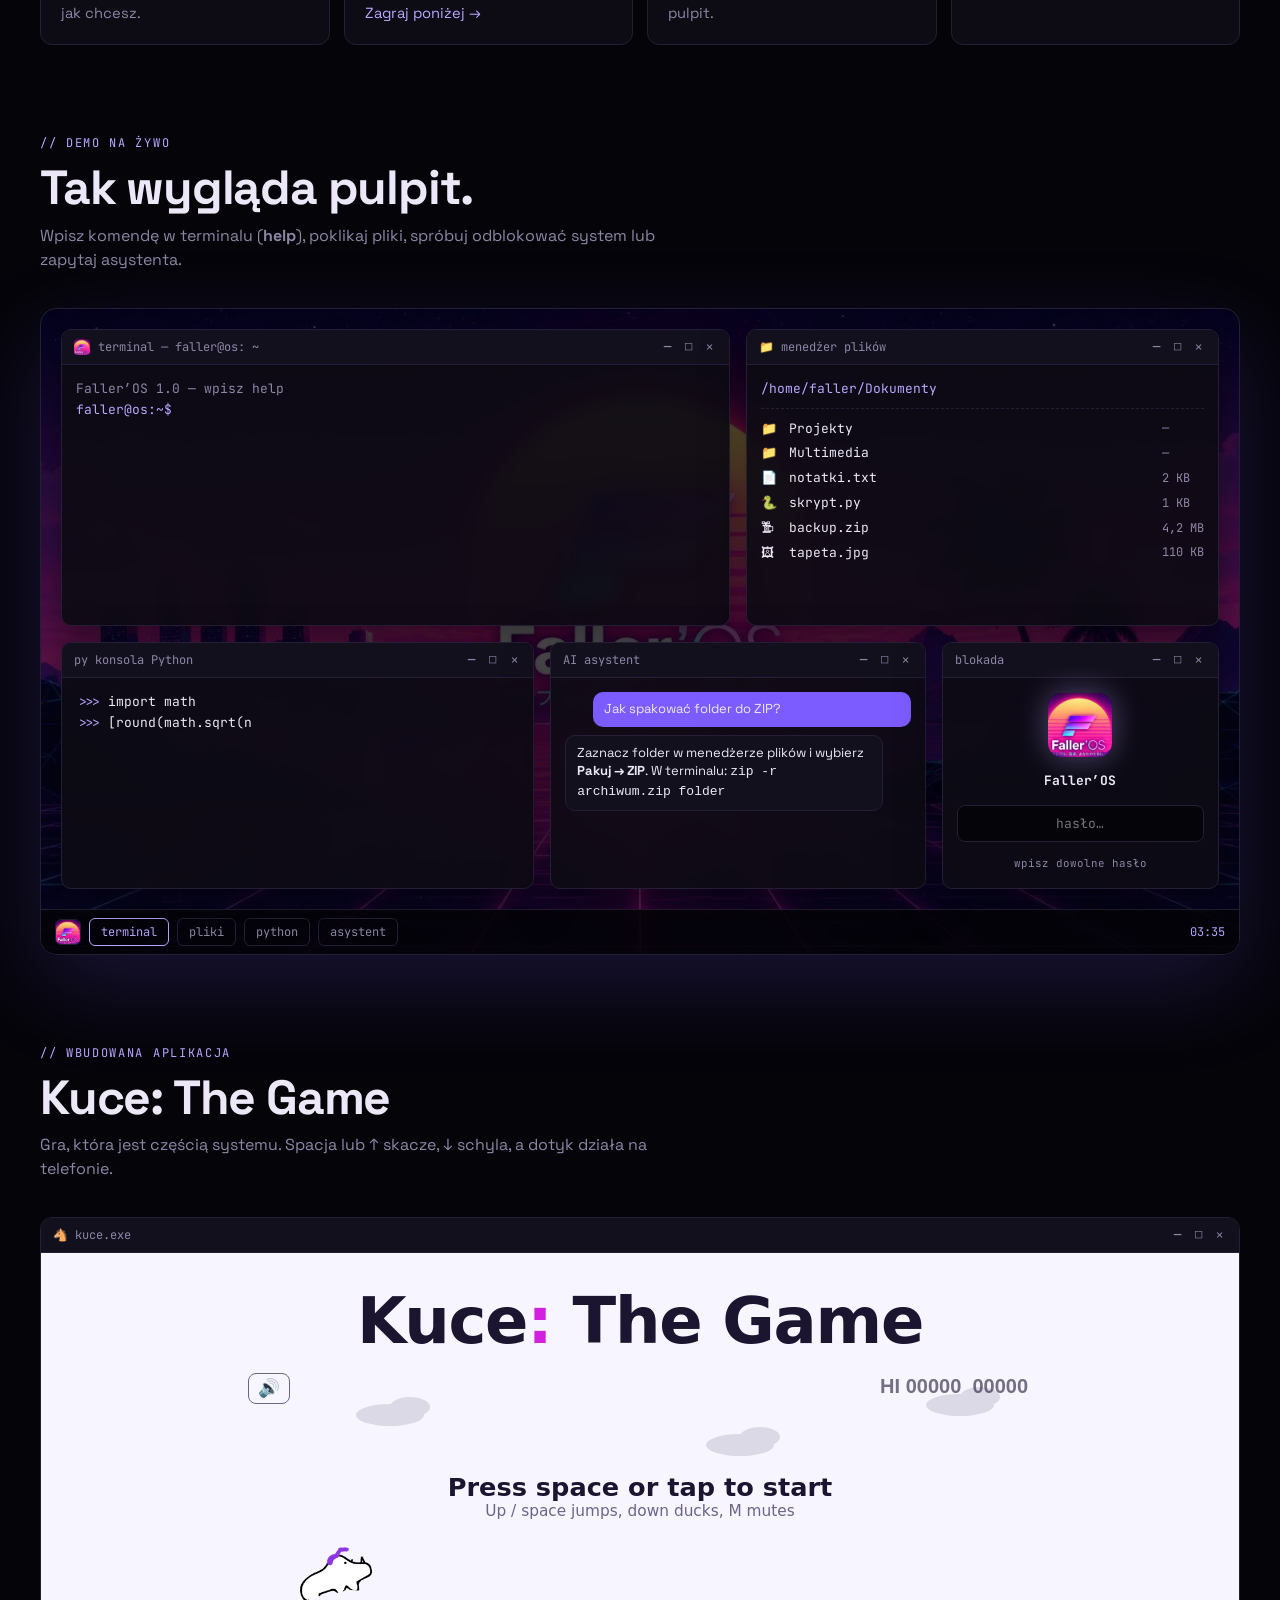
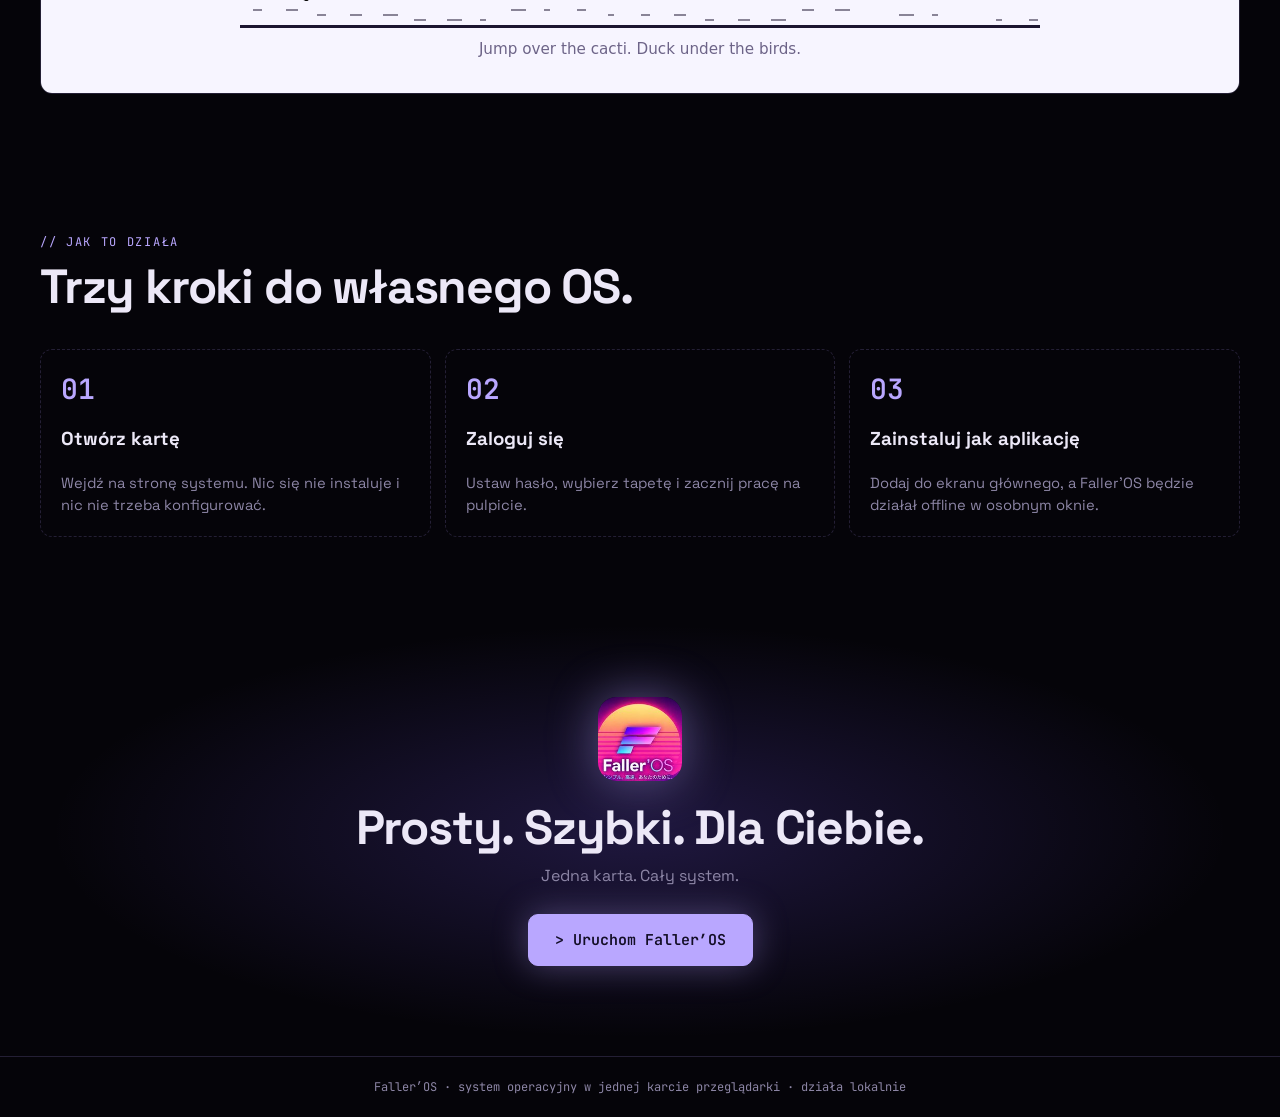
==== commit e60ae15d: "Add files via upload" ====
--- a/index.html
+++ b/index.html
@@ -2,9 +2,11 @@
 <html lang="pl">
 <head>
 <meta charset="utf-8">
+<link rel="manifest" href="manifest.json">
 <meta name="viewport" content="width=device-width, initial-scale=1, viewport-fit=cover">
 <title>Faller’OS – cały system w jednej karcie przeglądarki</title>
 <link rel="stylesheet" href="https://fonts.googleapis.com/css2?family=JetBrains+Mono:wght@400;600&family=Space+Grotesk:wght@500;700&display=swap">
+<link rel="icon" href="icons/icon-192.png">
 <style>
 :root{--bg:#050409;--panel:#0d0b14;--panel2:#13101d;--line:#241f35;--ink:#ece8f7;--mut:#8d86a6;--acc:#b9a7ff;--acc2:#7c5cff;--ok:#7be0a8;
 --wall:url([data-uri]);--icon:url([data-uri]);
@@ -30,7 +32,7 @@
 h1 em{font-style:normal;color:var(--acc)}
 .lead{max-width:600px;color:#c9c3de;font-size:1.15rem;margin:0 0 30px}
 .cta{display:flex;gap:12px;flex-wrap:wrap}
-.btn{font:600 15px var(--mono);padding:15px 26px;border-radius:10px;border:1px solid var(--acc);background:var(--acc);color:#120d25;cursor:pointer;box-shadow:0 0 34px rgba(185,167,255,.35)}
+.btn{display:inline-block;font:600 15px var(--mono);padding:15px 26px;border-radius:10px;border:1px solid var(--acc);background:var(--acc);color:#120d25;cursor:pointer;box-shadow:0 0 34px rgba(185,167,255,.35)}
 .btn:hover{background:#d3c8ff}
 .btn.g{background:rgba(13,11,20,.7);color:var(--ink);border-color:var(--line);box-shadow:none}
 .btn.g:hover{border-color:var(--acc)}
@@ -98,7 +100,7 @@
   <span class="tag">● v1.0 · działa lokalnie · 0 instalatorów</span>
   <h1>Cały system operacyjny w <em>jednej karcie</em> przeglądarki.</h1>
   <p class="lead">Pulpit, okna, terminal, menedżer plików i konsola Python. Bez instalacji, bez serwera i bez chmury. Otwierasz kartę i masz własny komputer.</p>
-  <div class="cta"><button class="btn" id="go">&gt; Uruchom Faller’OS</button><a class="btn g" href="#funkcje">Zobacz funkcje</a></div>
+  <div class="cta"><a class="btn" id="go" href="app.html">&gt; Uruchom Faller’OS</a><a class="btn g" href="app.html#install">⤓ Zainstaluj jako PWA</a><a class="btn g" href="#funkcje">Zobacz funkcje</a></div>
   <div class="stats"><div><strong>12</strong><span>wbudowanych aplikacji</span></div><div><strong>100%</strong><span>działa offline</span></div><div><strong>1 karta</strong><span>cały pulpit</span></div></div>
 </div></div>
 
@@ -137,7 +139,7 @@
 <section id="kuce" style="padding-top:20px"><div class="wrap">
   <div class="eyebrow">// wbudowana aplikacja</div><h2>Kuce: The Game</h2><p class="sub">Gra, która jest częścią systemu. Spacja lub ↑ skacze, ↓ schyla, a dotyk działa na telefonie.</p>
   <div class="game"><div class="tb">🐴 kuce.exe<u>─ □ ✕</u></div><iframe title="Kuce: The Game" srcdoc="<!DOCTYPE html>
-<html lang=&quot;pl&quot;>
+<html lang=&quot;en&quot;>
 <head>
 <meta charset=&quot;utf-8&quot;>
 <meta name=&quot;viewport&quot; content=&quot;width=device-width, initial-scale=1, viewport-fit=cover&quot;>
@@ -155,16 +157,21 @@
 .wrap{width:100%;max-width:800px;position:relative}
 canvas{width:100%;height:auto;display:block;border-bottom:3px solid var(--ink);cursor:pointer;outline:none}
 canvas:focus-visible{outline:3px solid var(--acc);outline-offset:4px}
+#mute{position:absolute;top:8px;left:8px;z-index:3;background:var(--bg);color:var(--ink);border:1px solid var(--muted);border-radius:8px;font-size:1.1rem;padding:4px 9px;cursor:pointer}
 #msg{position:absolute;inset:0;display:flex;align-items:center;justify-content:center;flex-direction:column;pointer-events:none;font-weight:800;font-size:clamp(1rem,4vw,1.6rem);text-align:center}
 #msg small{font-weight:500;color:var(--muted);font-size:.6em}
 </style>
 </head>
 <body>
-<h1>Kuce<span>:</span> The Game</h1>                                                                                                 <div class=&quot;wrap&quot;>
+<h1>Kuce<span>:</span> The Game</h1>
+<div class=&quot;wrap&quot;>
   <canvas id=&quot;c&quot; width=&quot;800&quot; height=&quot;260&quot; tabindex=&quot;0&quot; aria-label=&quot;Kuce: The Game. Press space to jump.&quot;></canvas>
-  <div id=&quot;msg&quot;>Dotknij ekran aby zacząć<small>Góra = Skok / Dół = Kucnięcie</small></div>
+  <button id=&quot;mute&quot; aria-label=&quot;Dźwięk włączony/wyłączony&quot; title=&quot;Dźwięk (M)&quot;>🔊</button>
+  <audio id=&quot;bgm&quot; loop preload=&quot;auto&quot; src=&quot;kuce-theme.mp3&quot;></audio>
+  <div id=&quot;msg&quot;>Press space or tap to start<small>Up / space jumps, down ducks, M mutes</small></div>
 </div>
-<p>Skacz nad Kaktusami. Kucaj pod gryfami.</p><script>
+<p>Jump over the cacti. Duck under the birds.</p>
+<script>
 (function(){
 var cv=document.getElementById('c'),ctx=cv.getContext('2d'),msg=document.getElementById('msg');
 var W=cv.width,H=cv.height,GY=H-24;
@@ -172,13 +179,24 @@
 var ink=getComputedStyle(document.documentElement).getPropertyValue('--ink');
 function col(){return getComputedStyle(document.body).color}
 var best=0;try{best=+localStorage.getItem('kuce-best')||0}catch(e){}
+var bgm=document.getElementById('bgm'),muteB=document.getElementById('mute'),muted=false,AC=null;
+try{muted=localStorage.getItem('kuce-mute')==='1'}catch(e){}
+function ac(){if(!AC){try{AC=new (window.AudioContext||window.webkitAudioContext)()}catch(e){}}if(AC&amp;&amp;AC.state==='suspended')AC.resume();return AC}
+function tone(f1,f2,d,type,vol){if(muted)return;var a=ac();if(!a)return;var o=a.createOscillator(),g=a.createGain(),n=a.currentTime;o.type=type||'square';o.frequency.setValueAtTime(f1,n);o.frequency.exponentialRampToValueAtTime(f2,n+d);g.gain.setValueAtTime(vol||0.08,n);g.gain.exponentialRampToValueAtTime(0.001,n+d);o.connect(g);g.connect(a.destination);o.start(n);o.stop(n+d)}
+var snd={jump:function(){tone(300,720,0.16)},die:function(){tone(420,60,0.5,'sawtooth',0.1)},point:function(){tone(880,880,0.07);setTimeout(function(){tone(1320,1320,0.1)},90)},
+ start:function(){ac();if(!muted){bgm.volume=0.55;var p=bgm.play();if(p&amp;&amp;p.catch)p.catch(function(){})}},stop:function(){bgm.pause()}};
+function paintMute(){muteB.textContent=muted?'🔇':'🔊'}paintMute();
+function toggleMute(){muted=!muted;try{localStorage.setItem('kuce-mute',muted?'1':'0')}catch(e){}paintMute();if(muted)bgm.pause();else if(state==='run')snd.start()}
+muteB.addEventListener('pointerdown',function(e){e.stopPropagation()});
+muteB.addEventListener('click',function(e){e.stopPropagation();toggleMute()});
+addEventListener('keydown',function(e){if(e.code==='KeyM')toggleMute()});
 var s,state='ready',last=0;
 var PW=72,PH=54;
 function reset(){s={y:GY-PH,vy:0,duck:false,speed:6,score:0,obs:[],next:60,t:0,clouds:[{x:150,y:50},{x:500,y:80},{x:720,y:40}],ground:[]}}
 reset();
 function jump(){
-  if(state==='ready'||state==='over'){if(state==='over'&amp;&amp;performance.now()-endT<350)return;reset();state='run';msg.style.display='none';return}
-  if(s.y>=GY-PH-1){s.vy=-13.5}
+  if(state==='ready'||state==='over'){if(state==='over'&amp;&amp;performance.now()-endT<350)return;reset();state='run';msg.style.display='none';snd.start();return}
+  if(s.y>=GY-PH-1){s.vy=-13.5;snd.jump()}
 }
 var endT=0;
 function down(v){s.duck=v;if(v&amp;&amp;s.y<GY-PH-1)s.vy+=3}
@@ -202,7 +220,7 @@
   s.next=Math.max(38,(55+Math.random()*70)*(6/s.speed)*1.15)|0;
 }
 function update(){
-  s.t++;s.score+=s.speed*0.05;s.speed=Math.min(14,6+s.score/180);
+  s.t++;s.score+=s.speed*0.05;var mk=Math.floor(s.score/100);if(mk>(s.m||0)){s.m=mk;snd.point()}s.speed=Math.min(14,6+s.score/180);
   s.vy+=0.75;s.y+=s.vy;if(s.y>=GY-PH){s.y=GY-PH;s.vy=0}
   if(--s.next<=0)spawn();
   s.obs.forEach(function(o){o.x-=s.speed+(o.type==='bird'?1.5:0)});
@@ -211,9 +229,9 @@
   var p=pbox();
   for(var i=0;i<s.obs.length;i++){var o=s.obs[i];
     if(p.x<o.x+o.w-3&amp;&amp;p.x+p.w>o.x+3&amp;&amp;p.y<o.y+o.h-3&amp;&amp;p.y+p.h>o.y+3){
-      state='over';endT=performance.now();
+      state='over';endT=performance.now();snd.die();snd.stop();
       if(s.score>best){best=s.score;try{localStorage.setItem('kuce-best',Math.floor(best))}catch(e){}}
-      msg.innerHTML='Przegrana!<small>Wynik '+Math.floor(s.score)+'. Dotknij ekran aby zagrać ponownie.</small>';
+      msg.innerHTML='Game over<small>Score '+Math.floor(s.score)+'. Press space or tap to try again</small>';
       msg.style.display='flex';break}
   }
 }
@@ -260,7 +278,6 @@
 </script>
 </body>
 </html>
-
 "></iframe></div>
 </div></section>
 
@@ -269,7 +286,7 @@
   <div class="steps"><div><h3>Otwórz kartę</h3><p>Wejdź na stronę systemu. Nic się nie instaluje i nic nie trzeba konfigurować.</p></div><div><h3>Zaloguj się</h3><p>Ustaw hasło, wybierz tapetę i zacznij pracę na pulpicie.</p></div><div><h3>Zainstaluj jak aplikację</h3><p>Dodaj do ekranu głównego, a Faller’OS będzie działał offline w osobnym oknie.</p></div></div>
 </div></section>
 
-<div class="fin" id="start"><span class="ico" style="display:block"></span><h2>Prosty. Szybki. Dla Ciebie.</h2><p class="sub" style="margin:0 auto 26px">Jedna karta. Cały system.</p><button class="btn" id="go2">&gt; Uruchom Faller’OS</button></div>
+<div class="fin" id="start"><span class="ico" style="display:block"></span><h2>Prosty. Szybki. Dla Ciebie.</h2><p class="sub" style="margin:0 auto 26px">Jedna karta. Cały system.</p><a class="btn" id="go2" href="app.html">&gt; Uruchom Faller’OS</a></div>
 </main>
 <footer>Faller’OS · system operacyjny w jednej karcie przeglądarki · działa lokalnie</footer>
 
@@ -303,8 +320,6 @@
 function typePy(){if(shown)return;shown=true;var i=0;(function n(){if(i>=code.length)return;var c=code[i++],d=document.createElement('div');d.className=c[0]==='ok'?'ok':'';d.innerHTML=c[0]==='ok'?'':'<span class="pr">&gt;&gt;&gt; </span>';py.appendChild(d);var j=0,s=c[1];(function k(){d.append(s.slice(j,j+1));j++;if(j<=s.length)setTimeout(k,c[0]==='ok'?0:22);else setTimeout(n,350)})()})()}
 if('IntersectionObserver' in window){new IntersectionObserver(function(en){if(en[0].isIntersecting)typePy()},{threshold:.3}).observe(py)}else typePy();
 $('pw').addEventListener('keydown',function(e){if(e.key==='Enter'&&this.value){$('pwm').textContent='✓ witaj, faller';$('pwm').className='ok';this.value=''}});
-function start(){$('pulpit').scrollIntoView();setTimeout(function(){ti.focus({preventScroll:true})},500)}
-$('go').onclick=start;$('go2').onclick=start;
 })();
 </script>
 </body>
